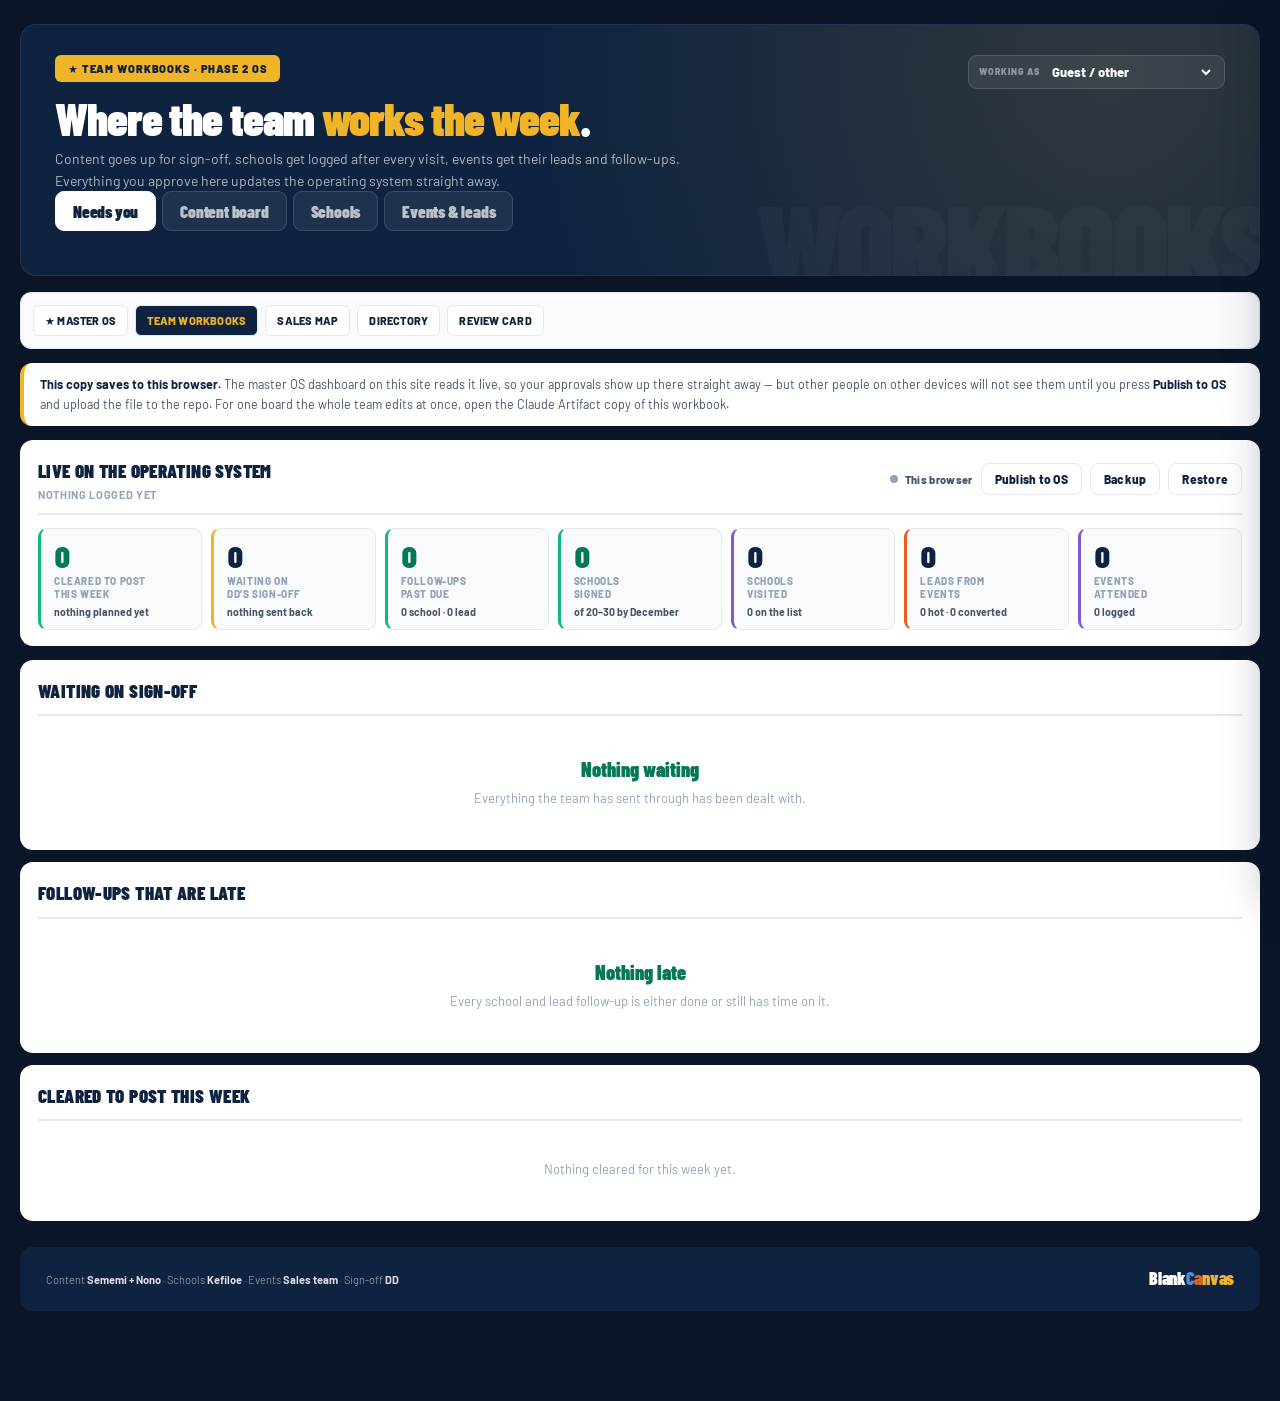
==== 04_Team_Workbooks/index.html @ 8c095319 "Add Team Workbooks and wire them into the OS The OS had dashboards and outputs but nowhere for the t" ====
<!DOCTYPE html>
<html lang="en">
<head>
<meta charset="UTF-8">
<meta name="viewport" content="width=device-width, initial-scale=1.0">
<title>BridgeApp Team Workbooks</title>
<meta name="description" content="The week's content and DD's sign-off, every school visit and follow-up, and every event lead — all feeding the Phase 2 operating system live.">
<link rel="preconnect" href="https://fonts.googleapis.com">
<link rel="preconnect" href="https://fonts.gstatic.com" crossorigin>
<link href="https://fonts.googleapis.com/css2?family=Barlow:wght@400;500;600;700;800;900&family=Barlow+Condensed:wght@700;800;900&family=JetBrains+Mono:wght@400;700&display=swap" rel="stylesheet">
<style>

:root{
  --navy:#0f2340;--navy-mid:#1a3355;--navy-deep:#0a1628;
  --blue:#4a90d9;--blue-light:#dbeafe;
  --orange:#e8601c;--orange-light:#fff0e8;
  --yellow:#f0b429;--yellow-light:#fef9c3;
  --white:#fff;--off-white:#f8fafc;--border:#e2e8f0;--border-strong:#cbd5e1;
  --text-primary:#0f2340;--text-secondary:#475569;--text-muted:#94a3b8;
  --success:#10b981;--success-light:#d1fae5;--success-deep:#047857;
  --danger:#dc2626;--danger-light:#fee2e2;
  --purple:#7c5cd6;--purple-light:#ede9fe;
  --mono:'JetBrains Mono','SFMono-Regular',Consolas,monospace;
}
*{box-sizing:border-box;margin:0;padding:0}
html{-webkit-text-size-adjust:100%}
body{font-family:'Barlow',system-ui,-apple-system,sans-serif;background:var(--navy-deep);color:var(--text-primary);line-height:1.55;-webkit-font-smoothing:antialiased}
.container{max-width:1400px;margin:0 auto;padding:24px 20px 90px}
a{color:inherit}
button,input,select,textarea{font-family:inherit;font-size:inherit;color:inherit}
:focus-visible{outline:3px solid var(--yellow);outline-offset:2px;border-radius:4px}

/* ── HERO ─────────────────────────────────────────────── */
.hero{background:var(--navy);border-radius:16px;padding:30px 34px;color:var(--white);position:relative;overflow:hidden;margin-bottom:16px;border:1px solid rgba(255,255,255,.08)}
.hero::before{content:'';position:absolute;inset:0;background:radial-gradient(circle at 88% 20%,rgba(240,180,41,.14),transparent 52%)}
.hero::after{content:'WORKBOOKS';position:absolute;right:-12px;bottom:-28px;font-family:'Barlow Condensed',sans-serif;font-size:120px;font-weight:900;color:rgba(255,255,255,.028);letter-spacing:-4px;line-height:1;pointer-events:none}
.hero-in{position:relative;z-index:1}
.kicker{display:inline-block;background:var(--yellow);color:var(--navy);padding:5px 13px;border-radius:6px;font-size:11px;font-weight:900;letter-spacing:.08em;text-transform:uppercase;margin-bottom:13px}
.hero h1{font-family:'Barlow Condensed',sans-serif;font-size:clamp(30px,5vw,46px);font-weight:900;letter-spacing:-1.1px;line-height:1;margin-bottom:7px;text-wrap:balance}
.hero h1 .b{color:var(--blue)}.hero h1 .y{color:var(--yellow)}.hero h1 .o{color:var(--orange)}
.hero p{font-size:14px;color:rgba(255,255,255,.66);max-width:640px}
.hero-top{display:flex;justify-content:space-between;align-items:flex-start;gap:16px;flex-wrap:wrap}

/* who am I */
.whoami{display:flex;align-items:center;gap:8px;background:rgba(255,255,255,.07);border:1px solid rgba(255,255,255,.14);border-radius:9px;padding:7px 10px}
.whoami label{font-size:9px;font-weight:900;letter-spacing:.09em;text-transform:uppercase;color:rgba(255,255,255,.45)}
.whoami select{background:transparent;border:0;color:var(--white);font-weight:800;font-size:13px;cursor:pointer}
.whoami select option{background:var(--navy);color:var(--white)}

/* ── SUMMARY TILES ────────────────────────────────────── */
.tiles{display:grid;grid-template-columns:repeat(auto-fit,minmax(150px,1fr));gap:10px;margin-top:22px}
.tile{background:rgba(255,255,255,.05);border:1px solid rgba(255,255,255,.1);border-radius:11px;padding:12px 14px;border-left:3px solid var(--blue)}
.tile.ok{border-left-color:var(--success)}
.tile.warn{border-left-color:var(--yellow)}
.tile.hot{border-left-color:var(--orange)}
.tile.done{border-left-color:var(--purple)}
.tile .n{font-family:'Barlow Condensed',sans-serif;font-size:34px;font-weight:900;line-height:1;letter-spacing:-1px;color:var(--white);font-variant-numeric:tabular-nums}
.tile .l{font-size:10px;font-weight:800;letter-spacing:.07em;text-transform:uppercase;color:rgba(255,255,255,.5);margin-top:4px}

/* ── QUICK BAR ────────────────────────────────────────── */
.quick-bar{display:flex;gap:7px;flex-wrap:wrap;padding:12px;background:var(--off-white);border:1px solid var(--border);border-radius:11px;margin-bottom:14px}
.quick-bar a{display:inline-flex;align-items:center;gap:5px;font-size:11px;font-weight:800;color:var(--navy);background:var(--white);padding:6px 11px;border-radius:6px;text-decoration:none;border:1px solid var(--border);letter-spacing:.02em;text-transform:uppercase;transition:background .12s,color .12s}
.quick-bar a:hover{background:var(--navy);color:var(--white)}
.quick-bar a.active{background:var(--navy);color:var(--yellow)}

/* ── COMMAND BAR ──────────────────────────────────────── */
.cmd{background:var(--white);border-radius:13px;padding:14px 16px;margin-bottom:14px;display:flex;gap:10px;align-items:center;flex-wrap:wrap}
.weeknav{display:flex;align-items:center;gap:6px;background:var(--off-white);border:1px solid var(--border);border-radius:9px;padding:4px}
.weeknav button{background:var(--white);border:1px solid var(--border);border-radius:6px;width:28px;height:28px;font-weight:900;cursor:pointer;color:var(--navy);line-height:1}
.weeknav button:hover{background:var(--navy);color:var(--white)}
.weeknav .wk{font-family:'Barlow Condensed',sans-serif;font-weight:900;font-size:17px;color:var(--navy);padding:0 8px;letter-spacing:-.3px;white-space:nowrap}
.weeknav .wk small{display:block;font-family:'Barlow',sans-serif;font-size:9px;font-weight:800;letter-spacing:.07em;text-transform:uppercase;color:var(--text-muted);margin-top:-3px}
.spacer{flex:1 1 auto}
.btn{border:1px solid var(--border);background:var(--white);color:var(--navy);font-weight:800;font-size:12px;padding:8px 13px;border-radius:8px;cursor:pointer;letter-spacing:.02em;display:inline-flex;align-items:center;gap:6px;transition:background .12s,color .12s,border-color .12s;white-space:nowrap}
.btn:hover{background:var(--off-white);border-color:var(--border-strong)}
.btn-primary{background:var(--navy);color:var(--white);border-color:var(--navy)}
.btn-primary:hover{background:var(--navy-mid);color:var(--white)}
.btn-go{background:var(--success);border-color:var(--success);color:var(--white)}
.btn-go:hover{background:var(--success-deep);color:var(--white)}
.btn-warn{background:var(--orange);border-color:var(--orange);color:var(--white)}
.btn-warn:hover{background:#c94f13;color:var(--white)}
.btn-ghost{background:transparent;border-color:transparent;color:var(--text-secondary)}
.btn-ghost:hover{background:var(--off-white)}
.btn-danger{color:var(--danger);border-color:var(--danger-light)}
.btn-danger:hover{background:var(--danger-light)}
.btn:disabled{opacity:.4;cursor:not-allowed}

/* ── FILTERS ──────────────────────────────────────────── */
.filters{background:var(--white);border-radius:13px;padding:12px 16px;margin-bottom:14px;display:flex;gap:8px;flex-wrap:wrap;align-items:center}
.filters .fl{font-size:10px;font-weight:900;letter-spacing:.08em;text-transform:uppercase;color:var(--text-muted);margin-right:2px}
.filters select,.filters input{border:1px solid var(--border);background:var(--off-white);border-radius:7px;padding:7px 10px;font-size:12px;font-weight:600;color:var(--text-primary)}
.filters input[type=search]{min-width:190px}

/* ── DAY BOARD ────────────────────────────────────────── */
.day{background:var(--white);border-radius:13px;margin-bottom:12px;overflow:hidden}
.day-hd{display:flex;align-items:center;justify-content:space-between;gap:10px;padding:12px 18px;border-bottom:2px solid var(--border);flex-wrap:wrap}
.day-hd .d-name{font-family:'Barlow Condensed',sans-serif;font-size:20px;font-weight:900;color:var(--navy);letter-spacing:-.4px}
.day-hd .d-name span{color:var(--text-muted);font-size:14px;font-weight:800;margin-left:7px;letter-spacing:0}
.day-hd.today .d-name::before{content:'TODAY';display:inline-block;background:var(--yellow);color:var(--navy);font-family:'Barlow',sans-serif;font-size:9px;font-weight:900;letter-spacing:.08em;padding:2px 7px;border-radius:4px;margin-right:9px;vertical-align:middle}
.day-count{font-size:11px;font-weight:800;color:var(--text-muted);text-transform:uppercase;letter-spacing:.06em}
.day-body{padding:12px 14px;display:grid;grid-template-columns:repeat(auto-fill,minmax(290px,1fr));gap:10px}
.day-empty{padding:16px 18px;font-size:12px;color:var(--text-muted);font-style:italic}

/* ── CARD ─────────────────────────────────────────────── */
.card{border:1px solid var(--border);border-left:4px solid var(--text-muted);border-radius:10px;padding:12px 14px;background:var(--off-white);cursor:pointer;position:relative;transition:transform .12s,box-shadow .12s,border-color .12s;text-align:left;width:100%;display:block}
.card:hover{transform:translateY(-2px);box-shadow:0 6px 18px rgba(15,35,64,.1)}
.card.s-idea{border-left-color:var(--text-muted)}
.card.s-draft{border-left-color:var(--blue)}
.card.s-review{border-left-color:var(--yellow)}
.card.s-changes{border-left-color:var(--orange)}
.card.s-approved{border-left-color:var(--success);background:var(--success-light)}
.card.s-posted{border-left-color:var(--purple);background:var(--purple-light)}
.card.s-hold{border-left-color:var(--danger)}
.card-top{display:flex;align-items:center;gap:6px;flex-wrap:wrap;margin-bottom:7px}
.card h4{font-family:'Barlow Condensed',sans-serif;font-size:16px;font-weight:900;color:var(--navy);line-height:1.15;letter-spacing:-.3px;margin-bottom:5px;text-wrap:balance}
.card .cap{font-size:12px;color:var(--text-secondary);line-height:1.45;display:-webkit-box;-webkit-line-clamp:2;-webkit-box-orient:vertical;overflow:hidden;margin-bottom:8px}
.card-foot{display:flex;align-items:center;gap:8px;flex-wrap:wrap;padding-top:8px;border-top:1px solid var(--border);font-size:10px;font-weight:800;color:var(--text-muted);letter-spacing:.03em;text-transform:uppercase}
.card .flag{display:block;background:var(--danger-light);color:var(--danger);font-size:10px;font-weight:900;letter-spacing:.04em;padding:4px 8px;border-radius:5px;margin-bottom:8px}

/* chips + pills */
.chip{display:inline-flex;align-items:center;gap:4px;font-size:9.5px;font-weight:900;letter-spacing:.06em;text-transform:uppercase;padding:3px 7px;border-radius:5px;background:var(--border);color:var(--text-secondary);white-space:nowrap}
.chip-time{background:var(--navy);color:var(--white);font-family:var(--mono);letter-spacing:0;font-size:10px}
.chip-ch{background:var(--blue);color:var(--white)}
.chip-fmt{background:var(--orange-light);color:var(--orange)}
.chip-eng{background:var(--navy);color:var(--yellow)}
.pill{display:inline-flex;align-items:center;gap:5px;font-size:10px;font-weight:900;letter-spacing:.05em;text-transform:uppercase;padding:4px 9px;border-radius:20px;white-space:nowrap}
.pill::before{content:'';width:6px;height:6px;border-radius:50%;background:currentColor}
.p-idea{background:#f1f5f9;color:#64748b}
.p-draft{background:var(--blue-light);color:#1e5fa8}
.p-review{background:var(--yellow-light);color:#a16207}
.p-changes{background:var(--orange-light);color:var(--orange)}
.p-approved{background:var(--success-light);color:var(--success-deep)}
.p-posted{background:var(--purple-light);color:#5b3ec0}
.p-hold{background:var(--danger-light);color:var(--danger)}

/* ── DRAWER ───────────────────────────────────────────── */
.scrim{position:fixed;inset:0;background:rgba(10,22,40,.6);opacity:0;pointer-events:none;transition:opacity .18s;z-index:40}
.scrim.on{opacity:1;pointer-events:auto}
.drawer{position:fixed;top:0;right:0;bottom:0;width:min(560px,100%);background:var(--white);z-index:50;transform:translateX(100%);transition:transform .22s ease;display:flex;flex-direction:column;box-shadow:-14px 0 40px rgba(10,22,40,.3)}
.drawer.on{transform:none}
.drawer-hd{padding:16px 22px;background:var(--navy);color:var(--white);display:flex;align-items:center;justify-content:space-between;gap:12px}
.drawer-hd h3{font-family:'Barlow Condensed',sans-serif;font-size:22px;font-weight:900;letter-spacing:-.4px}
.drawer-hd button{background:rgba(255,255,255,.12);border:0;color:var(--white);width:30px;height:30px;border-radius:7px;cursor:pointer;font-size:17px;font-weight:700;line-height:1}
.drawer-hd button:hover{background:rgba(255,255,255,.25)}
.drawer-body{flex:1;overflow-y:auto;padding:18px 22px 26px}
.drawer-foot{padding:13px 22px;border-top:1px solid var(--border);display:flex;gap:8px;flex-wrap:wrap;align-items:center;background:var(--off-white)}

.fgrid{display:grid;grid-template-columns:1fr 1fr;gap:12px;margin-bottom:14px}
.f{display:flex;flex-direction:column;gap:5px}
.f.wide{grid-column:1/-1}
.f label{font-size:10px;font-weight:900;letter-spacing:.08em;text-transform:uppercase;color:var(--text-muted)}
.f input,.f select,.f textarea{border:1px solid var(--border);background:var(--off-white);border-radius:8px;padding:9px 11px;font-size:13px;font-weight:500;width:100%}
.f textarea{resize:vertical;min-height:80px;line-height:1.5}
.f .hint{font-size:10.5px;color:var(--text-muted);font-weight:600}
.f .hint.count{text-align:right;font-variant-numeric:tabular-nums}
.f .hint.over{color:var(--danger);font-weight:800}
.fs{border:0;padding:0;margin:0 0 18px}
.fs legend{font-family:'Barlow Condensed',sans-serif;font-size:15px;font-weight:900;color:var(--navy);text-transform:uppercase;letter-spacing:.03em;padding-bottom:8px;margin-bottom:12px;border-bottom:2px solid var(--border);width:100%}

.approval{border-radius:11px;padding:14px 16px;margin-bottom:18px;border:1px solid var(--border);background:var(--off-white)}
.approval.is-approved{background:var(--success-light);border-color:var(--success)}
.approval.is-review{background:var(--yellow-light);border-color:var(--yellow)}
.approval.is-changes{background:var(--orange-light);border-color:var(--orange)}
.approval .a-hd{display:flex;align-items:center;justify-content:space-between;gap:10px;margin-bottom:9px;flex-wrap:wrap}
.approval .a-hd strong{font-family:'Barlow Condensed',sans-serif;font-size:16px;font-weight:900;color:var(--navy);text-transform:uppercase;letter-spacing:.02em}
.approval .a-meta{font-size:11.5px;color:var(--text-secondary);font-weight:600}
.approval .a-meta b{color:var(--navy)}
.approval .a-acts{display:flex;gap:7px;flex-wrap:wrap;margin-top:11px}
.approval .a-locked{font-size:11.5px;color:var(--text-secondary);font-weight:600;font-style:italic}

.log{list-style:none;font-size:11.5px;color:var(--text-secondary);display:flex;flex-direction:column;gap:6px}
.log li{display:flex;gap:8px;padding-bottom:6px;border-bottom:1px dashed var(--border)}
.log time{font-family:var(--mono);font-size:10px;color:var(--text-muted);white-space:nowrap;padding-top:1px}

/* ── SYNC + TOAST ─────────────────────────────────────── */
.syncbar{display:flex;align-items:center;gap:7px;font-size:11px;font-weight:800;color:var(--text-secondary);letter-spacing:.03em}
.syncdot{width:8px;height:8px;border-radius:50%;background:var(--text-muted);flex:none}
.syncdot.ok{background:var(--success)}
.syncdot.busy{background:var(--yellow)}
.syncdot.bad{background:var(--danger)}
.toast{position:fixed;left:50%;bottom:26px;transform:translate(-50%,20px);background:var(--navy);color:var(--white);padding:11px 20px;border-radius:10px;font-size:13px;font-weight:700;z-index:80;opacity:0;pointer-events:none;transition:opacity .2s,transform .2s;box-shadow:0 10px 30px rgba(0,0,0,.35);max-width:min(560px,92vw);text-align:center}
.toast.on{opacity:1;transform:translate(-50%,0)}
.toast.bad{background:var(--danger)}
.toast.good{background:var(--success-deep)}

.mode-note{background:var(--white);border-radius:12px;padding:12px 16px;margin-bottom:14px;font-size:12.5px;color:var(--text-secondary);display:flex;gap:10px;align-items:flex-start;border-left:4px solid var(--blue)}
.mode-note b{color:var(--navy)}
.mode-note.local{border-left-color:var(--yellow)}
.mode-note.ro{border-left-color:var(--orange)}

.empty{background:var(--white);border-radius:13px;padding:44px 30px;text-align:center}
.empty h3{font-family:'Barlow Condensed',sans-serif;font-size:24px;font-weight:900;color:var(--navy);margin-bottom:6px}
.empty p{font-size:13.5px;color:var(--text-secondary);max-width:440px;margin:0 auto 16px}

.signoff{margin-top:26px;padding:18px 26px;background:var(--navy);border-radius:12px;color:rgba(255,255,255,.5);font-size:11px;display:flex;justify-content:space-between;align-items:center;flex-wrap:wrap;gap:10px}
.signoff strong{color:rgba(255,255,255,.85)}
.ba{font-family:'Barlow Condensed',sans-serif;font-size:18px;font-weight:900;letter-spacing:-.3px;color:var(--white)}
.ba span:nth-child(2){color:var(--blue)}.ba span:nth-child(3){color:var(--orange)}.ba span:nth-child(4){color:var(--yellow)}

@media(max-width:860px){
  .container{padding:16px 13px 70px}
  .hero{padding:22px 20px}
  .fgrid{grid-template-columns:1fr}
  .day-body{grid-template-columns:1fr}
}
@media(prefers-reduced-motion:reduce){*{transition:none!important;animation:none!important}}
@media print{
  body{background:#fff}
  .quick-bar,.cmd,.filters,.drawer,.scrim,.toast,.mode-note,.whoami{display:none!important}
  .card{break-inside:avoid;box-shadow:none}
  .hero{background:#0f2340!important;-webkit-print-color-adjust:exact;print-color-adjust:exact}
}

/* ── ROLL-UP STRIP ────────────────────────────────────── */
.rollup{background:var(--white);border-radius:13px;padding:16px 18px;margin-bottom:14px}
.rollup-hd{display:flex;align-items:center;justify-content:space-between;gap:12px;flex-wrap:wrap;margin-bottom:13px;padding-bottom:10px;border-bottom:2px solid var(--border)}
.rollup-hd h2{font-family:'Barlow Condensed',sans-serif;font-size:19px;font-weight:900;color:var(--navy);text-transform:uppercase;letter-spacing:.02em}
.rollup-hd .sub{font-size:11px;font-weight:700;color:var(--text-muted);text-transform:uppercase;letter-spacing:.06em}
.rgrid{display:grid;grid-template-columns:repeat(auto-fit,minmax(140px,1fr));gap:9px}
.rstat{background:var(--off-white);border:1px solid var(--border);border-left:3px solid var(--blue);border-radius:9px;padding:11px 13px;text-align:left;cursor:pointer;transition:transform .12s,box-shadow .12s;width:100%;display:block}
.rstat:hover{transform:translateY(-2px);box-shadow:0 6px 16px rgba(15,35,64,.09)}
.rstat.ok{border-left-color:var(--success)}
.rstat.warn{border-left-color:var(--yellow)}
.rstat.hot{border-left-color:var(--orange)}
.rstat.bad{border-left-color:var(--danger)}
.rstat.cool{border-left-color:var(--purple)}
.rstat .n{font-family:'Barlow Condensed',sans-serif;font-size:31px;font-weight:900;line-height:1;letter-spacing:-1px;color:var(--navy);font-variant-numeric:tabular-nums}
.rstat.bad .n{color:var(--danger)}
.rstat.ok .n{color:var(--success-deep)}
.rstat .l{font-size:10px;font-weight:800;letter-spacing:.06em;text-transform:uppercase;color:var(--text-muted);margin-top:4px;line-height:1.35}
.rstat .sub2{font-size:10.5px;font-weight:700;color:var(--text-secondary);margin-top:3px}

/* ── TABS ─────────────────────────────────────────────── */
.tabs{display:flex;gap:6px;flex-wrap:wrap;margin-bottom:14px}
.tabs button{background:rgba(255,255,255,.07);border:1px solid rgba(255,255,255,.13);color:rgba(255,255,255,.7);font-family:'Barlow Condensed',sans-serif;font-size:17px;font-weight:900;letter-spacing:-.2px;padding:9px 17px;border-radius:9px;cursor:pointer;display:inline-flex;align-items:center;gap:8px;transition:background .13s,color .13s}
.tabs button:hover{background:rgba(255,255,255,.14);color:var(--white)}
.tabs button.on{background:var(--white);color:var(--navy);border-color:var(--white)}
.tabs button .badge{font-family:'Barlow',sans-serif;font-size:10px;font-weight:900;background:var(--orange);color:var(--white);border-radius:20px;padding:2px 7px;letter-spacing:.03em}
.tabs button.on .badge{background:var(--orange)}
.tabs button .badge.zero{display:none}
.panel{display:none}
.panel.on{display:block}

/* ── TABLE ────────────────────────────────────────────── */
.tablewrap{background:var(--white);border-radius:13px;overflow:hidden}
.tscroll{overflow-x:auto}
table{border-collapse:collapse;width:100%;min-width:900px;font-size:12.5px}
thead th{background:var(--navy);color:rgba(255,255,255,.8);font-size:9.5px;font-weight:900;letter-spacing:.07em;text-transform:uppercase;text-align:left;padding:10px 12px;white-space:nowrap;position:sticky;top:0}
tbody td{padding:10px 12px;border-bottom:1px solid var(--border);vertical-align:top}
tbody tr{cursor:pointer;transition:background .1s}
tbody tr:hover{background:var(--off-white)}
tbody tr.overdue{background:var(--danger-light)}
tbody tr.overdue:hover{background:#fbd5d5}
tbody tr.won{background:var(--success-light)}
td .main{font-weight:800;color:var(--navy);font-size:13px;line-height:1.3}
td .sub{font-size:11px;color:var(--text-muted);font-weight:600}
td.num{text-align:right;font-variant-numeric:tabular-nums;font-weight:700}
td.nowrap{white-space:nowrap}
.due{font-weight:800;font-variant-numeric:tabular-nums;white-space:nowrap}
.due.late{color:var(--danger)}
.due.soon{color:var(--orange)}
.due.done{color:var(--success-deep);text-decoration:line-through;font-weight:600}
.tfoot{padding:11px 16px;background:var(--off-white);border-top:1px solid var(--border);font-size:11px;font-weight:800;color:var(--text-muted);text-transform:uppercase;letter-spacing:.05em;display:flex;justify-content:space-between;gap:10px;flex-wrap:wrap}

/* stage + response pills */
.p-prospect{background:#f1f5f9;color:#64748b}
.p-contacted{background:var(--blue-light);color:#1e5fa8}
.p-visited{background:var(--yellow-light);color:#a16207}
.p-proposal{background:var(--orange-light);color:var(--orange)}
.p-mou{background:var(--purple-light);color:#5b3ec0}
.p-signed{background:var(--success-light);color:var(--success-deep)}
.p-lost{background:var(--danger-light);color:var(--danger)}
.p-hot{background:var(--orange-light);color:var(--orange)}
.p-warm{background:var(--yellow-light);color:#a16207}
.p-info{background:var(--blue-light);color:#1e5fa8}
.p-later{background:#f1f5f9;color:#64748b}
.p-no{background:var(--danger-light);color:var(--danger)}
.p-none{background:#f1f5f9;color:#94a3b8}
.p-cold{background:var(--blue-light);color:#1e5fa8}
.p-planned{background:#f1f5f9;color:#64748b}
.p-confirmed{background:var(--blue-light);color:#1e5fa8}
.p-attended{background:var(--success-light);color:var(--success-deep)}
.p-cancelled{background:var(--danger-light);color:var(--danger)}
.p-todo{background:var(--yellow-light);color:#a16207}
.p-doing{background:var(--blue-light);color:#1e5fa8}
.p-done{background:var(--success-light);color:var(--success-deep)}
.p-noresponse{background:#f1f5f9;color:#64748b}
.p-pipeline{background:var(--blue-light);color:#1e5fa8}
.p-converted{background:var(--success-light);color:var(--success-deep)}
.p-nurture{background:var(--yellow-light);color:#a16207}

/* ── APPROVALS QUEUE ──────────────────────────────────── */
.queue{background:var(--white);border-radius:13px;padding:16px 18px;margin-bottom:12px}
.queue h3{font-family:'Barlow Condensed',sans-serif;font-size:19px;font-weight:900;color:var(--navy);text-transform:uppercase;letter-spacing:.02em;padding-bottom:9px;margin-bottom:12px;border-bottom:2px solid var(--border);display:flex;justify-content:space-between;align-items:center;gap:10px}
.queue h3 .c{font-family:'Barlow',sans-serif;font-size:11px;font-weight:800;color:var(--text-muted);letter-spacing:.05em}
.qrow{display:flex;align-items:flex-start;gap:12px;padding:11px 0;border-bottom:1px dashed var(--border);cursor:pointer}
.qrow:last-child{border-bottom:0}
.qrow:hover .q-title{color:var(--blue)}
.qrow .q-when{font-family:var(--mono);font-size:10.5px;color:var(--text-muted);white-space:nowrap;padding-top:3px;min-width:64px}
.qrow .q-body{flex:1;min-width:0}
.qrow .q-title{font-weight:800;color:var(--navy);font-size:13.5px;line-height:1.3}
.qrow .q-meta{font-size:11.5px;color:var(--text-secondary);margin-top:2px}
.qrow .q-acts{display:flex;gap:6px;flex-wrap:wrap;align-items:center}
.qempty{padding:26px 10px;text-align:center;color:var(--text-muted);font-size:13px}
.qempty b{color:var(--success-deep);display:block;font-family:'Barlow Condensed',sans-serif;font-size:20px;font-weight:900;margin-bottom:3px}

.section-intro{font-size:12.5px;color:var(--text-secondary);margin-bottom:12px;max-width:70ch}
.subhead{font-family:'Barlow Condensed',sans-serif;font-size:17px;font-weight:900;color:var(--white);text-transform:uppercase;letter-spacing:.03em;margin:18px 0 9px;display:flex;align-items:center;gap:10px}
.subhead::after{content:'';flex:1;height:1px;background:rgba(255,255,255,.13)}
</style>
</head>
<body>
<div class="container">

<header class="hero">
<div class="hero-in">
<div class="hero-top">
<div>
<div class="kicker">★ Team Workbooks · Phase 2 OS</div>
<h1>Where the team <span class="y">works the week</span>.</h1>
<p>Content goes up for sign-off, schools get logged after every visit, events get their leads and follow-ups. Everything you approve here updates the operating system straight away.</p>
</div>
<div class="whoami">
<label for="who">Working as</label>
<select id="who" aria-label="Who is using this workbook"></select>
</div>
</div>
<nav class="tabs" id="tabs" aria-label="Workbooks">
<button type="button" data-tab="approvals" class="on">Needs you <span class="badge zero" id="badge-approvals">0</span></button>
<button type="button" data-tab="content">Content board <span class="badge zero" id="badge-content">0</span></button>
<button type="button" data-tab="schools">Schools <span class="badge zero" id="badge-schools">0</span></button>
<button type="button" data-tab="events">Events &amp; leads <span class="badge zero" id="badge-events">0</span></button>
</nav>
</div>
</header>

<nav class="quick-bar" aria-label="Operating system links">
<a href="../index.html">★ Master OS</a>
<a href="index.html" class="active">Team Workbooks</a>
<a href="../BridgeApp_SA_RegionalSalesMap.html">Sales Map</a>
<a href="../BridgeApp_OS_Directory.html">Directory</a>
<a href="../BridgeApp_DemoReviewCard.html">Review Card</a>
</nav>

<div class="mode-note" id="mode-note" hidden></div>

<section class="rollup" aria-label="Live operating system roll-up">
<div class="rollup-hd">
<div>
<h2>Live on the operating system</h2>
<div class="sub" id="rollup-when">Nothing logged yet</div>
</div>
<div style="display:flex;gap:8px;align-items:center;flex-wrap:wrap">
<div class="syncbar"><span class="syncdot" id="syncdot"></span><span id="syncmsg">Ready</span></div>
<button class="btn" type="button" id="btn-snapshot">Publish to OS</button>
<button class="btn" type="button" id="btn-backup">Backup</button>
<button class="btn" type="button" id="btn-restore">Restore</button>
</div>
</div>
<div class="rgrid" id="rollup" data-dyn></div>
</section>

<!-- ══ NEEDS YOU ═══════════════════════════════════════════ -->
<section class="panel on" id="panel-approvals">
<div class="queue">
<h3>Waiting on sign-off <span class="c" id="q-content-count"></span></h3>
<div id="q-content" data-dyn></div>
</div>
<div class="queue">
<h3>Follow-ups that are late <span class="c" id="q-follow-count"></span></h3>
<div id="q-follow" data-dyn></div>
</div>
<div class="queue">
<h3>Cleared to post this week <span class="c" id="q-cleared-count"></span></h3>
<div id="q-cleared" data-dyn></div>
</div>
</section>

<!-- ══ CONTENT ═════════════════════════════════════════════ -->
<section class="panel" id="panel-content">
<div class="cmd">
<div class="weeknav">
<button type="button" id="wk-prev" aria-label="Previous week">‹</button>
<div class="wk" id="wk-label">Week of —</div>
<button type="button" id="wk-next" aria-label="Next week">›</button>
</div>
<button class="btn btn-ghost" type="button" id="wk-today">This week</button>
<div class="spacer"></div>
<button class="btn" type="button" id="btn-copy">Copy approved list</button>
<button class="btn" type="button" id="btn-csv-content">Export CSV</button>
<button class="btn btn-primary" type="button" id="btn-new-content">+ Add content</button>
</div>
<div class="filters">
<span class="fl">Filter</span>
<select id="cf-status" aria-label="Filter content by status"><option value="">All statuses</option></select>
<select id="cf-channel" aria-label="Filter content by channel"><option value="">All channels</option></select>
<select id="cf-owner" aria-label="Filter content by owner"><option value="">All owners</option></select>
<select id="cf-engine" aria-label="Filter content by growth engine"><option value="">All engines</option></select>
<input type="search" id="cf-q" placeholder="Search title or caption…" aria-label="Search content">
<button class="btn btn-ghost" type="button" id="cf-clear">Clear</button>
</div>
<div id="board" data-dyn></div>
</section>

<!-- ══ SCHOOLS ═════════════════════════════════════════════ -->
<section class="panel" id="panel-schools">
<div class="cmd">
<strong style="font-family:'Barlow Condensed',sans-serif;font-size:19px;color:var(--navy);letter-spacing:-.3px">School visits &amp; follow-ups</strong>
<div class="spacer"></div>
<button class="btn" type="button" id="btn-csv-schools">Export CSV</button>
<button class="btn btn-primary" type="button" id="btn-new-school">+ Log a school</button>
</div>
<div class="filters">
<span class="fl">Filter</span>
<select id="sf-stage" aria-label="Filter schools by stage"><option value="">All stages</option></select>
<select id="sf-response" aria-label="Filter schools by response"><option value="">All responses</option></select>
<select id="sf-province" aria-label="Filter schools by province"><option value="">All provinces</option></select>
<select id="sf-owner" aria-label="Filter schools by follow-up owner"><option value="">All follow-up owners</option></select>
<select id="sf-due" aria-label="Filter schools by follow-up state"><option value="">All follow-ups</option><option value="late">Late</option><option value="open">Still open</option><option value="done">Done</option></select>
<input type="search" id="sf-q" placeholder="Search school, town or contact…" aria-label="Search schools">
<button class="btn btn-ghost" type="button" id="sf-clear">Clear</button>
</div>
<div class="tablewrap">
<div class="tscroll"><table id="schools-table">
<thead><tr>
<th>School</th><th>Province / town</th><th>Last visit</th><th>Response</th><th>Stage</th><th>Contact</th><th>Follow-up needed</th><th>Due</th><th class="num">Learners</th>
</tr></thead>
<tbody id="schools-body" data-dyn></tbody>
</table></div>
<div class="tfoot"><span id="schools-foot">—</span><span id="schools-target">—</span></div>
</div>
</section>

<!-- ══ EVENTS & LEADS ══════════════════════════════════════ -->
<section class="panel" id="panel-events">
<div class="cmd">
<strong style="font-family:'Barlow Condensed',sans-serif;font-size:19px;color:var(--navy);letter-spacing:-.3px">Events, exhibitions &amp; the leads they brought in</strong>
<div class="spacer"></div>
<button class="btn" type="button" id="btn-csv-events">Export CSV</button>
<button class="btn" type="button" id="btn-new-lead">+ Add a lead</button>
<button class="btn btn-primary" type="button" id="btn-new-event">+ Add an event</button>
</div>
<h4 class="subhead">Events attended</h4>
<div class="tablewrap">
<div class="tscroll"><table id="events-table">
<thead><tr>
<th>Event</th><th>Dates</th><th>Where</th><th>Status</th><th>Who went</th><th class="num">Turnout</th><th class="num">Talked to</th><th class="num">Leads</th><th class="num">Cost / lead</th><th>Outcome</th>
</tr></thead>
<tbody id="events-body" data-dyn></tbody>
</table></div>
<div class="tfoot"><span id="events-foot">—</span><span id="events-spend">—</span></div>
</div>
<h4 class="subhead">Leads &amp; follow-ups</h4>
<div class="filters">
<span class="fl">Filter</span>
<select id="lf-event" aria-label="Filter leads by event"><option value="">All events</option></select>
<select id="lf-interest" aria-label="Filter leads by interest"><option value="">All interest levels</option></select>
<select id="lf-follow" aria-label="Filter leads by follow-up state"><option value="">All follow-ups</option></select>
<select id="lf-owner" aria-label="Filter leads by owner"><option value="">All owners</option></select>
<input type="search" id="lf-q" placeholder="Search name or organisation…" aria-label="Search leads">
<button class="btn btn-ghost" type="button" id="lf-clear">Clear</button>
</div>
<div class="tablewrap">
<div class="tscroll"><table id="leads-table">
<thead><tr>
<th>Lead</th><th>From</th><th>Type</th><th>Interest</th><th>What they want</th><th>Follow-up</th><th>Due</th><th>Outcome</th><th class="num">Value</th>
</tr></thead>
<tbody id="leads-body" data-dyn></tbody>
</table></div>
<div class="tfoot"><span id="leads-foot">—</span><span id="leads-value">—</span></div>
</div>
</section>

<footer class="signoff">
<span>Content <strong>Sememi + Nono</strong> · Schools <strong>Kefiloe</strong> · Events <strong>Sales team</strong> · Sign-off <strong>DD</strong></span>
<span class="ba"><span>Blank</span><span>C</span><span>a</span><span>nvas</span></span>
</footer>
</div>

<div class="scrim" id="scrim"></div>
<aside class="drawer" id="drawer" role="dialog" aria-modal="true" aria-labelledby="drawer-title" hidden>
<div class="drawer-hd">
<h3 id="drawer-title">Details</h3>
<button type="button" id="drawer-close" aria-label="Close">✕</button>
</div>
<div class="drawer-body" id="drawer-body" data-dyn></div>
<div class="drawer-foot" id="drawer-foot" data-dyn></div>
</aside>

<div class="toast" id="toast" role="status" aria-live="polite"></div>
<input type="file" id="file-in" accept="application/json" hidden>

<script>
/* ═══════════════════════════════════════════════════════════════
   BRIDGEAPP × FUTURE CLUB — TEAM WORKBOOKS
   Blank Canvas Agency · Phase 2 OS

   Three workbooks, one shared store:
     • Content board   — what goes out this week, and DD's sign-off
     • Schools         — every visit, the response, the follow-up
     • Events & leads  — turnout, leads captured, outcomes, follow-ups

   Everything written here feeds the roll-up at the top of the page and
   the live panel on the master OS dashboard, the moment it is saved.

   WHERE THE DATA LIVES
   • Opened as a shared Claude Artifact → saved inside the artifact, so
     the whole team reads and writes the same board.
   • Opened on GitHub Pages or from disk → saved in that browser
     (localStorage, key ba_os_v1), which the master OS dashboard on the
     same site reads live. "Publish to OS" writes a snapshot file the
     team can commit so everyone sees the same numbers.
   ═════════════════════════════════════════════════════════════ */
(function(){
'use strict';

var DATA_PATH='data/team_workbooks.json';
var LS_KEY='ba_os_v1';
var LS_WHO='ba_wb_who';
var SNAPSHOT='os_snapshot.json';

/* ── REFERENCE DATA ─────────────────────────────────────────── */
var PEOPLE=[
  {id:'DD',name:'Ditshego (DD)',approver:true},
  {id:'Nono',name:'Nono',approver:false},
  {id:'Sememi',name:'Sememi',approver:false},
  {id:'Kefiloe',name:'Kefiloe',approver:false},
  {id:'Guest',name:'Guest / other',approver:false}
];
var CHANNELS=['Instagram Feed','Instagram Reel','Instagram Story','TikTok','Facebook','LinkedIn','YouTube Shorts','X / Twitter','WhatsApp Broadcast','WhatsApp Status','Email'];
var FORMATS=['Graphic','Video','Reel','Carousel','Story','Photo','Text only'];
var ENGINES=[
  {id:'E01',label:'E01 · Sales Product Campaigns'},
  {id:'E02',label:'E02 · The Future Club'},
  {id:'E03',label:'E03 · School Sales'},
  {id:'E04',label:'E04 · Systems &amp; Data'},
  {id:'BRAND',label:'Brand / always-on'}
];
var STATUSES=[
  {id:'idea',label:'Idea'},{id:'draft',label:'Drafting'},{id:'review',label:'Ready for review'},
  {id:'changes',label:'Changes requested'},{id:'approved',label:'Cleared to post'},
  {id:'posted',label:'Posted'},{id:'hold',label:'On hold'}
];
var PROVINCES=['Gauteng','Western Cape','KwaZulu-Natal','Eastern Cape','Free State','Limpopo','Mpumalanga','North West','Northern Cape'];
var SCHOOL_TYPES=['Public','Former Model C','Independent','Private','Special needs','Other'];
var VISIT_TYPES=['In-person visit','Phone call','Email','Meeting','Conference','Exhibition','Referral'];
var RESPONSES=[
  {id:'hot',label:'Very interested'},{id:'warm',label:'Interested'},{id:'info',label:'Wants more info'},
  {id:'later',label:'Not this year'},{id:'no',label:'Said no'},{id:'none',label:'No response yet'}
];
var STAGES=[
  {id:'prospect',label:'Prospect'},{id:'contacted',label:'Contacted'},{id:'visited',label:'Visited'},
  {id:'proposal',label:'Proposal sent'},{id:'mou',label:'MOU sent'},{id:'signed',label:'Signed'},{id:'lost',label:'Lost'}
];
var EVENT_TYPES=['Exhibition','Conference','Careers expo','School fair','Golf clinic','Activation','Roadshow','Sponsor meeting','Other'];
var EVENT_STATUS=[
  {id:'planned',label:'Planned'},{id:'confirmed',label:'Confirmed'},{id:'attended',label:'Attended'},{id:'cancelled',label:'Cancelled'}
];
var LEAD_TYPES=['School','Parent','Student','Sponsor','Partner','Media','Government','Other'];
var INTEREST=[{id:'hot',label:'Hot'},{id:'warm',label:'Warm'},{id:'cold',label:'Cold'}];
var FOLLOW=[
  {id:'todo',label:'Not started'},{id:'doing',label:'In progress'},{id:'done',label:'Done'},{id:'noresponse',label:'No response'}
];
var OUTCOMES=[
  {id:'pipeline',label:'In the pipeline'},{id:'converted',label:'Converted'},
  {id:'nurture',label:'Nurture'},{id:'lost',label:'Lost'}
];
var DAYS=['Monday','Tuesday','Wednesday','Thursday','Friday','Saturday','Sunday'];
var LOCKED_FIELDS=['channel','format','title','caption','hashtags','cta','asset','date','time'];
var CAPTION_LIMITS={'Instagram Feed':2200,'Instagram Reel':2200,'Instagram Story':2200,'TikTok':2200,'Facebook':63206,'LinkedIn':3000,'YouTube Shorts':1000,'X / Twitter':280,'WhatsApp Broadcast':4096,'WhatsApp Status':700,'Email':100000};
var SCHOOL_TARGET=20;

/* ── STATE ──────────────────────────────────────────────────── */
var state=blank();
var shared=null, mode='local', canWrite=true;
var pubTimer=null, pubBusy=false, pubQueued=false;
var selWeek=weekOf(todayISO());
var tab='approvals';
var openKind=null, openId=null, draft=null;
var cFilters={status:'',channel:'',owner:'',engine:'',q:''};
var sFilters={stage:'',response:'',province:'',owner:'',due:'',q:''};
var lFilters={event:'',interest:'',follow:'',owner:'',q:''};

function blank(){return{v:1,kind:'bridgeapp_team_workbooks',content:[],schools:[],events:[],leads:[],updatedAt:null,updatedBy:null};}
function coll(kind){return kind==='content'?state.content:kind==='school'?state.schools:kind==='event'?state.events:state.leads;}
function setColl(kind,arr){
  if(kind==='content')state.content=arr;
  else if(kind==='school')state.schools=arr;
  else if(kind==='event')state.events=arr;
  else state.leads=arr;
}

/* ── HELPERS ────────────────────────────────────────────────── */
function $(id){return document.getElementById(id);}
function esc(s){return String(s==null?'':s).replace(/[&<>"']/g,function(c){return{'&':'&amp;','<':'&lt;','>':'&gt;','"':'&quot;',"'":'&#39;'}[c];});}
function uid(p){return (p||'x')+Date.now().toString(36)+Math.floor(Math.random()*1e6).toString(36);}
function todayISO(){return iso(new Date());}
function iso(d){return d.getFullYear()+'-'+String(d.getMonth()+1).padStart(2,'0')+'-'+String(d.getDate()).padStart(2,'0');}
function parseISO(s){var p=String(s||'').split('-');return new Date(+p[0],(+p[1]||1)-1,+p[2]||1);}
function weekOf(s){var d=parseISO(s);d.setDate(d.getDate()-((d.getDay()+6)%7));return iso(d);}
function addDays(s,n){var d=parseISO(s);d.setDate(d.getDate()+n);return iso(d);}
function daysUntil(s){if(!s)return null;return Math.round((parseISO(s)-parseISO(todayISO()))/86400000);}
function fmtDate(s){if(!s)return'';return parseISO(s).toLocaleDateString('en-ZA',{day:'numeric',month:'short',year:'numeric'});}
function fmtShort(s){if(!s)return'';return parseISO(s).toLocaleDateString('en-ZA',{day:'numeric',month:'short'});}
function fmtStamp(t){if(!t)return'';var d=new Date(t);return d.toLocaleDateString('en-ZA',{day:'numeric',month:'short'})+' · '+d.toLocaleTimeString('en-ZA',{hour:'2-digit',minute:'2-digit'});}
function rands(n){n=+n||0;return 'R'+n.toLocaleString('en-ZA');}
function who(){try{return localStorage.getItem(LS_WHO)||'Guest';}catch(e){return'Guest';}}
function isApprover(){var p=PEOPLE.filter(function(x){return x.id===who();})[0];return!!(p&&p.approver);}
function label(list,id,fallback){var m=list.filter(function(x){return x.id===id;})[0];return m?m.label:(fallback||id||'');}
function byTime(a,b){return String(a.time||'99:99').localeCompare(String(b.time||'99:99'));}
function eventName(id){var e=state.events.filter(function(x){return x.id===id;})[0];return e?e.name:'';}

/* ── TOAST + SYNC ───────────────────────────────────────────── */
var toastTimer=null;
function toast(msg,kind){
  var el=$('toast');el.textContent=msg;el.className='toast on'+(kind?' '+kind:'');
  clearTimeout(toastTimer);toastTimer=setTimeout(function(){el.className='toast';},4200);
}
function setSync(kind,msg){$('syncdot').className='syncdot '+(kind||'');$('syncmsg').textContent=msg;}
function showModeNote(kind,msg){var n=$('mode-note');n.hidden=false;n.className='mode-note '+kind;n.innerHTML=msg;}

/* ── STORAGE ────────────────────────────────────────────────── */
function mirror(){try{localStorage.setItem(LS_KEY,JSON.stringify(state));}catch(e){}}
function save(){
  state.updatedAt=new Date().toISOString();
  state.updatedBy=who();
  mirror();
  if(mode==='shared'&&canWrite)queuePublish();
  else setSync('ok','Saved · OS updated');
}
function queuePublish(){clearTimeout(pubTimer);setSync('busy','Saving…');pubTimer=setTimeout(publish,900);}
function publish(){
  if(pubBusy){pubQueued=true;return;}
  pubBusy=true;setSync('busy','Saving…');
  var files={};files[DATA_PATH]=JSON.stringify(state);
  shared.publish(files).then(function(){
    setSync('ok','Saved for the team');
  }).catch(function(err){
    var code=(err&&err.code)||'upstream_error';
    if(code==='not_writer'||code==='not_granted'||code==='consent_required'||code==='not_declared'){
      goLocal('<span><b>You have view-only access to this board.</b> You can read everything, but what you change is being kept in this browser only. Ask DD for edit access, or use <b>Backup</b> to send your changes across.</span>');
    }else if(code==='capability_disabled'||code==='capability_removed'){
      goLocal('<span><b>Team saving is not available on this view.</b> Your changes are kept in this browser only — use <b>Backup</b> or the CSV exports to share them.</span>');
    }else if(code==='conflict'){
      setSync('bad','Someone saved first');
      toast('Someone else saved the board a moment ago. Reload the page to pick up their version, then re-enter this change.','bad');
    }else if(code==='rate_limited'){
      setSync('busy','Saving…');pubBusy=false;clearTimeout(pubTimer);pubTimer=setTimeout(publish,6000);return;
    }else{
      setSync('bad','Save failed');
      toast('That change could not be saved to the team board. It is safe in this browser — try again in a moment.','bad');
    }
  }).then(function(){
    pubBusy=false;
    if(pubQueued){pubQueued=false;queuePublish();}
  });
}
function goLocal(msg){mode='local';canWrite=false;mirror();setSync('bad','This browser only');showModeNote('ro',msg);}

function normalise(d){
  if(!d||typeof d!=='object')return null;
  var out=blank();
  out.content=(d.content||d.items||[]).map(function(i){
    i.id=i.id||uid('c');i.log=i.log||[];i.status=i.status||'draft';
    i.week=i.date?weekOf(i.date):(i.week||weekOf(todayISO()));return i;});
  out.schools=(d.schools||[]).map(function(i){i.id=i.id||uid('s');i.log=i.log||[];i.stage=i.stage||'prospect';i.response=i.response||'none';return i;});
  out.events=(d.events||[]).map(function(i){i.id=i.id||uid('e');i.log=i.log||[];i.status=i.status||'planned';return i;});
  out.leads=(d.leads||[]).map(function(i){i.id=i.id||uid('l');i.log=i.log||[];i.follow=i.follow||'todo';i.outcome=i.outcome||'pipeline';i.interest=i.interest||'warm';return i;});
  out.updatedAt=d.updatedAt||null;out.updatedBy=d.updatedBy||null;
  return out;
}

function boot(){
  try{
    if(window.claude&&typeof window.claude.use==='function'){
      window.claude.use('artifact').then(onCap,function(){onCap(null);});
      return;
    }
  }catch(e){}
  onCap(null);
}
function onCap(cap){
  shared=cap||null;
  if(shared){
    mode='shared';
    fetch(DATA_PATH,{cache:'no-store'}).then(function(r){return r.ok?r.json():null;})
      .catch(function(){return null;})
      .then(function(data){
        state=normalise(data)||blank();
        setSync('ok','Shared with the team');
        start();
      });
  }else{
    mode='local';
    var LOCAL_NOTE='<span><b>This copy saves to this browser.</b> The master OS dashboard on this site reads it live, so your approvals show up there straight away — but other people on other devices will not see them until you press <b>Publish to OS</b> and upload the file to the repo. For one board the whole team edits at once, open the Claude Artifact copy of this workbook.</span>';
    var ls=null;try{ls=JSON.parse(localStorage.getItem(LS_KEY)||'null');}catch(e){}
    if(ls){
      state=normalise(ls)||blank();
      setSync('ok','Saved in this browser');
      showModeNote('local',LOCAL_NOTE);
      start();return;
    }
    if(!/^https?:$/.test(location.protocol)){
      state=blank();setSync('','This browser');showModeNote('local',LOCAL_NOTE);start();return;
    }
    fetch(SNAPSHOT,{cache:'no-store'}).then(function(r){return r.ok?r.json():null;})
      .catch(function(){return null;})
      .then(function(snap){
        state=normalise(snap)||blank();
        setSync('','This browser');
        showModeNote('local',LOCAL_NOTE);
        start();
      });
  }
}

/* ── TABS ───────────────────────────────────────────────────── */
function setTab(next,silent){
  tab=next;
  Array.prototype.forEach.call($('tabs').querySelectorAll('button'),function(b){
    b.classList.toggle('on',b.getAttribute('data-tab')===next);
  });
  Array.prototype.forEach.call(document.querySelectorAll('.panel'),function(p){
    p.classList.toggle('on',p.id==='panel-'+next);
  });
  if(!silent&&window.history&&window.history.replaceState)
    window.history.replaceState(null,'','#'+next);
}
function tabFromHash(){
  var h=(location.hash||'').replace('#','');
  return ['approvals','content','schools','events'].indexOf(h)>=0?h:'approvals';
}

/* ── GENERIC DRAWER ─────────────────────────────────────────── */
var KINDS={};

function openDrawer(kind,id){
  var K=KINDS[kind];if(!K)return;
  var existing=id?coll(kind).filter(function(i){return i.id===id;})[0]:null;
  draft=existing?JSON.parse(JSON.stringify(existing)):K.blank();
  openKind=kind;openId=existing?existing.id:null;
  $('drawer-title').textContent=(existing?K.titleEdit:K.titleNew);
  $('drawer-body').innerHTML=K.form(draft);
  $('drawer-foot').innerHTML=foot(!!existing);
  bindFields(K.fields);
  if(K.wire)K.wire(draft);
  on('s-save',function(){commit('saved the details');});
  on('s-cancel',closeDrawer);
  on('s-del',del);
  $('drawer').hidden=false;
  requestAnimationFrame(function(){$('drawer').classList.add('on');$('scrim').classList.add('on');});
  var first=$(K.focus);if(first)first.focus();
}
function closeDrawer(){
  if($('drawer').hidden)return;
  $('drawer').classList.remove('on');$('scrim').classList.remove('on');
  setTimeout(function(){$('drawer').hidden=true;$('drawer-body').innerHTML='';$('drawer-foot').innerHTML='';},220);
  openKind=null;openId=null;draft=null;
}
function foot(existing){
  return '<button class="btn btn-primary" type="button" id="s-save">Save</button>'
    +'<button class="btn btn-ghost" type="button" id="s-cancel">Cancel</button>'
    +'<div class="spacer"></div>'
    +(existing?'<button class="btn btn-danger" type="button" id="s-del">Delete</button>':'');
}
function on(id,fn){var el=$(id);if(el)el.addEventListener('click',fn);}
function bindFields(map){
  Object.keys(map).forEach(function(id){
    var el=$(id);if(!el)return;
    var key=map[id];
    var read=function(){
      draft[key]=el.type==='checkbox'?el.checked:el.value;
      var K=KINDS[openKind];if(K&&K.onInput)K.onInput(id);
    };
    el.addEventListener('input',read);
    el.addEventListener('change',read);
  });
}
function logEntry(what){
  draft.log=draft.log||[];
  draft.log.push({t:new Date().toISOString(),who:who(),what:what});
  if(draft.log.length>60)draft.log=draft.log.slice(-60);
}
function commit(what){
  var K=KINDS[openKind];if(!K)return;
  if(K.validate&&!K.validate(draft))return;
  var kind=openKind;
  var prev=openId?coll(kind).filter(function(i){return i.id===openId;})[0]:null;
  if(K.beforeCommit)what=K.beforeCommit(prev,draft,what);
  draft.updatedBy=who();draft.updatedAt=new Date().toISOString();
  if(what)logEntry(what);
  if(prev){setColl(kind,coll(kind).map(function(i){return i.id===openId?draft:i;}));}
  else{logEntry('added this');coll(kind).push(draft);}
  save();render();closeDrawer();
  if(what)toast('Saved. The OS roll-up has been updated.','good');
}
function del(){
  if(!openId||!openKind)return;
  var K=KINDS[openKind];
  if(!window.confirm('Delete '+(K.noun||'this')+'? This cannot be undone.'))return;
  var kind=openKind;
  if(kind==='event'){
    var orphans=state.leads.filter(function(l){return l.eventId===openId;});
    if(orphans.length&&!window.confirm(orphans.length+' lead'+(orphans.length===1?' is':'s are')+' linked to this event. They will be kept but no longer linked. Continue?'))return;
    state.leads.forEach(function(l){if(l.eventId===openId)l.eventId='';});
  }
  setColl(kind,coll(kind).filter(function(i){return i.id!==openId;}));
  save();render();closeDrawer();toast('Deleted.');
}

/* ── FORM WIDGETS ───────────────────────────────────────────── */
function opts(list,cur,useObj,escapeLabel){
  return list.map(function(o){
    var v=useObj?o.id:o, l=useObj?o.label:o;
    return '<option value="'+esc(v)+'"'+(String(v)===String(cur||'')?' selected':'')+'>'+(escapeLabel===false?l:esc(l))+'</option>';
  }).join('');
}
function peopleOpts(cur){
  return '<option value="">Unassigned</option>'+PEOPLE.map(function(p){
    return '<option value="'+esc(p.id)+'"'+(p.id===cur?' selected':'')+'>'+esc(p.name)+'</option>';
  }).join('');
}
function fText(id,lab,val,ph,type,wide,hint){
  return '<div class="f'+(wide?' wide':'')+'"><label for="'+id+'">'+lab+'</label>'
    +'<input type="'+(type||'text')+'" id="'+id+'" value="'+esc(val)+'"'+(ph?' placeholder="'+esc(ph)+'"':'')+'>'
    +(hint?'<span class="hint">'+hint+'</span>':'')+'</div>';
}
function fArea(id,lab,val,ph,rows,hint){
  return '<div class="f wide"><label for="'+id+'">'+lab+'</label>'
    +'<textarea id="'+id+'" rows="'+(rows||4)+'"'+(ph?' placeholder="'+esc(ph)+'"':'')+'>'+esc(val)+'</textarea>'
    +(hint?'<span class="hint">'+hint+'</span>':'')+'</div>';
}
function fSel(id,lab,inner,wide,hint){
  return '<div class="f'+(wide?' wide':'')+'"><label for="'+id+'">'+lab+'</label>'
    +'<select id="'+id+'">'+inner+'</select>'+(hint?'<span class="hint">'+hint+'</span>':'')+'</div>';
}
function fs(legend,inner){return '<fieldset class="fs"><legend>'+legend+'</legend><div class="fgrid">'+inner+'</div></fieldset>';}
function historyHTML(it){
  if(!it.log||!it.log.length)return '';
  return '<fieldset class="fs"><legend>History</legend><ul class="log">'
    +it.log.slice().reverse().slice(0,25).map(function(l){
      return '<li><time>'+esc(fmtStamp(l.t))+'</time><span><b>'+esc(l.who)+'</b> '+esc(l.what)+'</span></li>';
    }).join('')+'</ul></fieldset>';
}
function dueClass(due,done){
  if(done)return 'due done';
  var d=daysUntil(due);
  if(d===null)return 'due';
  if(d<0)return 'due late';
  if(d<=3)return 'due soon';
  return 'due';
}
function dueText(due,done){
  if(!due)return '<span class="sub">no date</span>';
  var d=daysUntil(due);
  var when=fmtShort(due);
  if(done)return when;
  if(d<0)return when+' · '+Math.abs(d)+'d late';
  if(d===0)return when+' · today';
  if(d<=3)return when+' · in '+d+'d';
  return when;
}

/* ═══ WORKBOOK 1 — CONTENT BOARD ════════════════════════════ */
function weekItems(w){
  w=w||selWeek;
  return state.content.filter(function(it){return (it.date?weekOf(it.date):it.week)===w;});
}
function cPasses(it){
  if(cFilters.status&&it.status!==cFilters.status)return false;
  if(cFilters.channel&&it.channel!==cFilters.channel)return false;
  if(cFilters.owner&&it.owner!==cFilters.owner)return false;
  if(cFilters.engine&&it.engine!==cFilters.engine)return false;
  if(cFilters.q){
    var hay=((it.title||'')+' '+(it.caption||'')+' '+(it.hashtags||'')+' '+(it.channel||'')).toLowerCase();
    if(hay.indexOf(cFilters.q)<0)return false;
  }
  return true;
}
function renderContent(){
  var all=weekItems(), shown=all.filter(cPasses);
  $('wk-label').innerHTML='Week of '+esc(fmtShort(selWeek))+'<small>'+esc(fmtShort(selWeek))+' – '+esc(fmtDate(addDays(selWeek,6)))+'</small>';
  var board=$('board');
  if(!all.length){
    board.innerHTML='<div class="empty"><h3>Nothing on this week yet</h3><p>Add the graphic or video, choose the channel, paste the caption, then send it to DD for sign-off. Anything cleared shows up green — that is the go-ahead to post.</p><button class="btn btn-primary" type="button" id="empty-new">+ Add the first post</button></div>';
    on('empty-new',function(){openDrawer('content',null);});
    return;
  }
  var html='';
  for(var d=0;d<7;d++){
    var date=addDays(selWeek,d);
    var dayAll=all.filter(function(i){return i.date===date;});
    var day=shown.filter(function(i){return i.date===date;}).sort(byTime);
    var cleared=dayAll.filter(function(i){return i.status==='approved'||i.status==='posted';}).length;
    html+='<section class="day"><div class="day-hd'+(date===todayISO()?' today':'')+'">'
      +'<div class="d-name">'+DAYS[d]+'<span>'+esc(fmtShort(date))+'</span></div>'
      +'<div class="day-count">'+dayAll.length+(dayAll.length===1?' post':' posts')+(dayAll.length?' · '+cleared+' cleared':'')+'</div></div>'
      +(day.length?'<div class="day-body">'+day.map(cardHTML).join('')+'</div>'
        :'<div class="day-empty">'+(dayAll.length?'Nothing matching the current filter.':'No posts scheduled.')+'</div>')
      +'</section>';
  }
  var looseAll=all.filter(function(i){return !i.date;});
  if(looseAll.length){
    var loose=shown.filter(function(i){return !i.date;}).sort(byTime);
    html+='<section class="day"><div class="day-hd"><div class="d-name">Not scheduled yet<span>backlog</span></div>'
      +'<div class="day-count">'+looseAll.length+' waiting on a date</div></div>'
      +(loose.length?'<div class="day-body">'+loose.map(cardHTML).join('')+'</div>':'<div class="day-empty">Nothing matching the current filter.</div>')
      +'</section>';
  }
  board.innerHTML=html;
  clickable(board,'.card','content');
}
function cardHTML(it){
  return '<div class="card s-'+esc(it.status)+'" data-id="'+esc(it.id)+'" role="button" tabindex="0" aria-label="Open '+esc(it.title||'untitled post')+'">'
    +(it.reopened&&it.status==='review'?'<span class="flag">⚠ Edited after sign-off — DD needs to look again</span>':'')
    +'<div class="card-top">'
    +(it.time?'<span class="chip chip-time">'+esc(it.time)+'</span>':'')
    +(it.channel?'<span class="chip chip-ch">'+esc(it.channel)+'</span>':'')
    +(it.format?'<span class="chip chip-fmt">'+esc(it.format)+'</span>':'')
    +'</div><h4>'+esc(it.title||'Untitled post')+'</h4>'
    +(it.caption?'<p class="cap">'+esc(it.caption)+'</p>':'')
    +'<div class="card-foot"><span class="pill p-'+esc(it.status)+'">'+esc(label(STATUSES,it.status))+'</span>'
    +(it.owner?'<span>'+esc(it.owner)+'</span>':'')
    +(it.engine?'<span class="chip chip-eng">'+esc(it.engine)+'</span>':'')
    +(it.asset?'<span>📎 asset</span>':'<span style="color:var(--danger)">no asset</span>')
    +'</div></div>';
}
function clickable(root,sel,kind){
  Array.prototype.forEach.call(root.querySelectorAll(sel),function(el){
    var go=function(){openDrawer(kind,el.getAttribute('data-id'));};
    el.addEventListener('click',go);
    el.addEventListener('keydown',function(e){
      if(e.key==='Enter'||e.key===' '){e.preventDefault();go();}
    });
  });
}

KINDS.content={
  noun:'this post', titleNew:'New content', titleEdit:'Edit content', focus:'f-title',
  fields:{'f-date':'date','f-time':'time','f-channel':'channel','f-format':'format','f-title':'title',
    'f-asset':'asset','f-caption':'caption','f-hashtags':'hashtags','f-cta':'cta','f-engine':'engine',
    'f-owner':'owner','f-stage':'status','f-posted':'postedUrl','f-results':'results'},
  blank:function(){
    return{id:uid('c'),week:selWeek,date:'',time:'',channel:CHANNELS[0],format:FORMATS[0],title:'',
      caption:'',hashtags:'',cta:'',asset:'',engine:'E02',owner:who()==='Guest'?'':who(),status:'draft',
      notes:'',approvedBy:'',approvedAt:'',reopened:false,postedUrl:'',postedAt:'',results:'',
      createdBy:who(),createdAt:new Date().toISOString(),log:[]};
  },
  validate:function(d){
    if(!(d.title||'').trim()){toast('Give the post a title so the team knows what it is.','bad');var t=$('f-title');if(t)t.focus();return false;}
    return true;
  },
  onInput:function(id){if(id==='f-caption'||id==='f-channel')capCount();},
  beforeCommit:function(prev,d,what){
    if(prev&&prev.status==='approved'&&d.status==='approved'){
      var changed=LOCKED_FIELDS.filter(function(f){return (prev[f]||'')!==(d[f]||'');});
      if(changed.length){
        d.status='review';d.reopened=true;d.approvedBy='';d.approvedAt='';
        logEntry('changed '+changed.join(', ')+' after sign-off — sent back to DD');
        toast('That post was already cleared. Because the '+changed.join(', ')+' changed, the sign-off was withdrawn and it has gone back to DD.','bad');
        return null;
      }
    }
    d.week=d.date?weekOf(d.date):(d.week||selWeek);
    return what;
  },
  form:function(it){
    var gated=['review','changes','approved','posted'].indexOf(it.status)>=0;
    var h=approvalHTML(it);
    h+=fs('When &amp; where',
      fText('f-date','Post date',it.date,'','date',false,'Leave empty to park it in the backlog.')
      +fText('f-time','Time',it.time,'','time')
      +fSel('f-channel','Channel',opts(CHANNELS,it.channel))
      +fSel('f-format','Format',opts(FORMATS,it.format)));
    h+=fs('The post',
      fText('f-title','Title / hook <span style="color:var(--danger)">*</span>',it.title,'Built Different — Term 3 winners','text',true)
      +fText('f-asset','Graphic or video link',it.asset,'https://… Canva, Drive or Descript link','url',true,
        'DD cannot sign off without seeing the asset.'+(it.asset?' <a style="font-weight:800;color:var(--blue)" href="'+esc(it.asset)+'" target="_blank" rel="noopener">Open it ↗</a>':''))
      +'<div class="f wide"><label for="f-caption">Caption</label><textarea id="f-caption" rows="6" placeholder="Write the caption exactly as it should go out.">'+esc(it.caption)+'</textarea><span class="hint count" id="cap-count"></span></div>'
      +fText('f-hashtags','Hashtags',it.hashtags,'#BuiltDifferent #FutureClub #BridgeApp','text',true)
      +fText('f-cta','Call to action',it.cta,'Link in bio · Sign up')
      +fSel('f-engine','Growth engine',opts(ENGINES,it.engine,true,false))
      +fSel('f-owner','Owner',peopleOpts(it.owner))
      +(gated?'':fSel('f-stage','Stage',opts([{id:'idea',label:'Idea'},{id:'draft',label:'Drafting'},{id:'hold',label:'On hold'}],it.status,true))));
    if(it.status==='approved'||it.status==='posted'){
      h+=fs('After it goes out',
        fText('f-posted','Live post link',it.postedUrl,'https://instagram.com/p/…','url',true)
        +fText('f-results','Results so far',it.results,'4.2K reach · 310 likes · 22 saves','text',true));
    }
    return h+historyHTML(it);
  },
  wire:function(){
    capCount();
    on('a-approve',approveContent);
    on('a-changes',requestChanges);
    on('a-submit',function(){draft.status='review';draft.reopened=false;commit('sent it to DD for sign-off');});
    on('a-posted',function(){draft.status='posted';draft.postedAt=draft.postedAt||new Date().toISOString();commit('marked it posted');});
    on('a-withdraw',function(){draft.status='review';draft.approvedBy='';draft.approvedAt='';commit('withdrew the sign-off');});
  }
};
function capCount(){
  var el=$('cap-count');if(!el||!draft)return;
  var n=(draft.caption||'').length, lim=CAPTION_LIMITS[draft.channel]||2200;
  el.textContent=n+' / '+lim+' characters';
  el.className='hint count'+(n>lim?' over':'');
}
function approvalHTML(it){
  var cls=it.status==='approved'?'is-approved':it.status==='review'?'is-review':it.status==='changes'?'is-changes':'';
  var h='<div class="approval '+cls+'"><div class="a-hd"><strong>Sign-off</strong><span class="pill p-'+esc(it.status)+'">'+esc(label(STATUSES,it.status))+'</span></div>';
  if(it.status==='approved')
    h+='<div class="a-meta">✓ Cleared to post by <b>'+esc(it.approvedBy||'—')+'</b> on '+esc(fmtStamp(it.approvedAt))+'. Post it exactly as written here.</div>';
  else if(it.status==='posted')
    h+='<div class="a-meta">Posted'+(it.postedAt?' on '+esc(fmtStamp(it.postedAt)):'')+'. Approved by <b>'+esc(it.approvedBy||'—')+'</b>.</div>';
  else if(it.status==='review'){
    h+='<div class="a-meta">Waiting on <b>DD</b>. Do not post until this is cleared.</div>';
    if(it.reopened)h+='<div class="a-meta" style="color:var(--danger);font-weight:800">⚠ This was approved before and then edited, so the sign-off was withdrawn.</div>';
  }
  else if(it.status==='changes')h+='<div class="a-meta">DD asked for changes. Fix it, then send it back.</div>';
  else h+='<div class="a-meta">Not submitted yet. Send it to DD once the asset and caption are ready.</div>';
  if(it.notes)h+='<div class="a-meta" style="margin-top:8px;padding:9px 11px;background:rgba(255,255,255,.7);border-radius:7px"><b>DD’s note:</b> '+esc(it.notes)+'</div>';
  h+='<div class="a-acts">';
  if(isApprover()){
    if(it.status!=='approved'&&it.status!=='posted')
      h+='<button class="btn btn-go" type="button" id="a-approve">✓ Approve — cleared to post</button>'
        +'<button class="btn btn-warn" type="button" id="a-changes">↩ Request changes</button>';
    else if(it.status==='approved')
      h+='<button class="btn btn-primary" type="button" id="a-posted">Mark as posted</button>'
        +'<button class="btn btn-danger" type="button" id="a-withdraw">Withdraw sign-off</button>';
  }else{
    if(it.status==='approved')h+='<button class="btn btn-primary" type="button" id="a-posted">Mark as posted</button>';
    else if(it.status==='review')h+='<span class="a-locked">Only DD can clear this to post.</span>';
    else if(it.status!=='posted')h+='<button class="btn btn-go" type="button" id="a-submit">Send to DD for sign-off</button>';
  }
  return h+'</div></div>';
}
function approveContent(){
  if(!isApprover()){toast('Only DD can clear content to post.','bad');return;}
  if(!(draft.asset||'').trim()){
    toast('There is no asset link on this post yet. Add the graphic or video link before signing it off.','bad');
    var a=$('f-asset');if(a)a.focus();return;
  }
  draft.status='approved';draft.approvedBy=who();draft.approvedAt=new Date().toISOString();draft.reopened=false;
  commit('cleared it to post');
}
function requestChanges(){
  if(!isApprover())return;
  var note=window.prompt('What needs to change? The team will see this note on the card.',draft.notes||'');
  if(note===null)return;
  draft.notes=note;draft.status='changes';draft.approvedBy='';draft.approvedAt='';
  commit('asked for changes');
}
/* quick approve straight from the "Needs you" queue */
function approveById(id){
  var it=state.content.filter(function(i){return i.id===id;})[0];
  if(!it||!isApprover())return;
  if(!(it.asset||'').trim()){toast('That post has no asset link yet — open it and add the graphic or video first.','bad');openDrawer('content',id);return;}
  it.status='approved';it.approvedBy=who();it.approvedAt=new Date().toISOString();it.reopened=false;
  it.log=it.log||[];it.log.push({t:new Date().toISOString(),who:who(),what:'cleared it to post'});
  save();render();toast('“'+(it.title||'Untitled')+'” is cleared to post.','good');
}

/* ═══ WORKBOOK 2 — SCHOOLS ══════════════════════════════════ */
function isLate(due,done){return !!due&&!done&&daysUntil(due)<0;}
function schoolLate(s){return isLate(s.followDue,s.followDone);}
function sPasses(s){
  if(sFilters.stage&&s.stage!==sFilters.stage)return false;
  if(sFilters.response&&s.response!==sFilters.response)return false;
  if(sFilters.province&&s.province!==sFilters.province)return false;
  if(sFilters.owner&&s.followOwner!==sFilters.owner)return false;
  if(sFilters.due==='late'&&!schoolLate(s))return false;
  if(sFilters.due==='open'&&(s.followDone||!(s.followUp||'').trim()))return false;
  if(sFilters.due==='done'&&!s.followDone)return false;
  if(sFilters.q){
    var hay=((s.name||'')+' '+(s.city||'')+' '+(s.province||'')+' '+(s.contact||'')+' '+(s.followUp||'')).toLowerCase();
    if(hay.indexOf(sFilters.q)<0)return false;
  }
  return true;
}
function renderSchools(){
  var all=state.schools.slice().sort(function(a,b){
    var la=schoolLate(a)?0:1, lb=schoolLate(b)?0:1;
    if(la!==lb)return la-lb;
    return String(b.lastVisit||'').localeCompare(String(a.lastVisit||''));
  });
  var shown=all.filter(sPasses);
  var body=$('schools-body');
  if(!shown.length){
    body.innerHTML='<tr><td colspan="9"><div class="qempty">'+(all.length?'Nothing matching the current filter.':'<b>No schools logged yet</b>After every visit, call or email, log the school here — the response, and what needs to happen next.')+'</div></td></tr>';
  }else{
    body.innerHTML=shown.map(function(s){
      return '<tr data-id="'+esc(s.id)+'" tabindex="0" class="'+(schoolLate(s)?'overdue':(s.stage==='signed'?'won':''))+'">'
        +'<td><div class="main">'+esc(s.name||'Unnamed school')+'</div><div class="sub">'+esc(s.type||'')+(s.visitedBy?' · seen by '+esc(s.visitedBy):'')+'</div></td>'
        +'<td><div class="main" style="font-weight:700;font-size:12.5px">'+esc(s.province||'—')+'</div><div class="sub">'+esc(s.city||'')+'</div></td>'
        +'<td class="nowrap">'+(s.lastVisit?esc(fmtShort(s.lastVisit)):'<span class="sub">not yet</span>')+'<div class="sub">'+esc(s.visitType||'')+'</div></td>'
        +'<td><span class="pill p-'+esc(s.response)+'">'+esc(label(RESPONSES,s.response))+'</span></td>'
        +'<td><span class="pill p-'+esc(s.stage)+'">'+esc(label(STAGES,s.stage))+'</span></td>'
        +'<td>'+(s.contact?'<div class="main" style="font-weight:700;font-size:12.5px">'+esc(s.contact)+'</div><div class="sub">'+esc(s.role||'')+'</div>':'<span class="sub">no contact yet</span>')+'</td>'
        +'<td>'+(s.followUp?esc(s.followUp):'<span class="sub">nothing outstanding</span>')+(s.followOwner?'<div class="sub">'+esc(s.followOwner)+'</div>':'')+'</td>'
        +'<td class="nowrap"><span class="'+dueClass(s.followDue,s.followDone)+'">'+dueText(s.followDue,s.followDone)+'</span></td>'
        +'<td class="num">'+(s.learners?Number(s.learners).toLocaleString('en-ZA'):'—')+'</td>'
        +'</tr>';
    }).join('');
    clickable(body,'tr','school');
  }
  var signed=all.filter(function(s){return s.stage==='signed';}).length;
  var visited=all.filter(function(s){return !!s.lastVisit;}).length;
  var late=all.filter(schoolLate).length;
  $('schools-foot').textContent=shown.length+' of '+all.length+' schools · '+visited+' visited · '+late+' follow-up'+(late===1?'':'s')+' late';
  $('schools-target').textContent=signed+' signed of '+SCHOOL_TARGET+'–30 target';
}

KINDS.school={
  noun:'this school', titleNew:'Log a school', titleEdit:'School record', focus:'sc-name',
  fields:{'sc-name':'name','sc-type':'type','sc-province':'province','sc-city':'city','sc-learners':'learners',
    'sc-contact':'contact','sc-role':'role','sc-email':'email','sc-phone':'phone',
    'sc-visit':'lastVisit','sc-vtype':'visitType','sc-by':'visitedBy','sc-response':'response','sc-stage':'stage',
    'sc-follow':'followUp','sc-fowner':'followOwner','sc-fdue':'followDue','sc-fdone':'followDone',
    'sc-notes':'notes','sc-fee':'fee'},
  blank:function(){
    return{id:uid('s'),name:'',type:SCHOOL_TYPES[0],province:PROVINCES[0],city:'',learners:'',
      contact:'',role:'',email:'',phone:'',lastVisit:todayISO(),visitType:VISIT_TYPES[0],
      visitedBy:who()==='Guest'?'':who(),response:'none',stage:'visited',
      followUp:'',followOwner:who()==='Guest'?'':who(),followDue:'',followDone:false,
      notes:'',fee:'',createdBy:who(),createdAt:new Date().toISOString(),log:[]};
  },
  validate:function(d){
    if(!(d.name||'').trim()){toast('Which school is this? Add the name.','bad');var n=$('sc-name');if(n)n.focus();return false;}
    return true;
  },
  form:function(s){
    var h='';
    if(schoolLate(s))h+='<div class="approval is-changes"><div class="a-hd"><strong>Follow-up is late</strong><span class="pill p-hot">'+Math.abs(daysUntil(s.followDue))+' days over</span></div>'
      +'<div class="a-meta">'+esc(s.followUp||'A follow-up was due and has not been marked done.')+'</div>'
      +'<div class="a-acts"><button class="btn btn-go" type="button" id="sc-donebtn">Mark this follow-up done</button></div></div>';
    h+=fs('The school',
      fText('sc-name','School name <span style="color:var(--danger)">*</span>',s.name,'Hoërskool Menlopark','text',true)
      +fSel('sc-province','Province',opts(PROVINCES,s.province))
      +fText('sc-city','Town / suburb',s.city,'Pretoria East')
      +fSel('sc-type','School type',opts(SCHOOL_TYPES,s.type))
      +fText('sc-learners','Learners',s.learners,'1200','number',false,'Roughly how many learners we could reach.'));
    h+=fs('Who we spoke to',
      fText('sc-contact','Contact person',s.contact,'Mr T Mahlangu')
      +fText('sc-role','Their role',s.role,'Deputy Principal')
      +fText('sc-email','Email',s.email,'name@school.co.za','email')
      +fText('sc-phone','Phone',s.phone,'012 345 6789','tel'));
    h+=fs('The visit',
      fText('sc-visit','Date of last contact',s.lastVisit,'','date')
      +fSel('sc-vtype','How we made contact',opts(VISIT_TYPES,s.visitType))
      +fSel('sc-by','Who went',peopleOpts(s.visitedBy))
      +fSel('sc-response','How they responded',opts(RESPONSES,s.response,true))
      +fSel('sc-stage','Where it stands',opts(STAGES,s.stage,true))
      +fText('sc-fee','Contract value if signed',s.fee,'60000','number',false,'Rand per year.'));
    h+=fs('What happens next',
      fArea('sc-follow','Follow-up needed',s.followUp,'Send the pod MOU and book a meeting with the SGB.',3)
      +fSel('sc-fowner','Who does it',peopleOpts(s.followOwner))
      +fText('sc-fdue','Due by',s.followDue,'','date')
      +'<div class="f wide"><label style="display:flex;align-items:center;gap:9px;text-transform:none;letter-spacing:0;font-size:13px;font-weight:700;color:var(--text-primary);cursor:pointer">'
      +'<input type="checkbox" id="sc-fdone" style="width:18px;height:18px"'+(s.followDone?' checked':'')+'> This follow-up is done</label></div>');
    h+=fs('Notes',fArea('sc-notes','Anything else worth knowing',s.notes,'They want the competition to land in Term 3, not Term 2.',3));
    return h+historyHTML(s);
  },
  wire:function(){
    on('sc-donebtn',function(){draft.followDone=true;commit('marked the follow-up done');});
  }
};

/* ═══ WORKBOOK 3 — EVENTS & LEADS ═══════════════════════════ */
function leadsFor(id){return state.leads.filter(function(l){return l.eventId===id;});}
function leadLate(l){return isLate(l.followDue,l.follow==='done');}
function renderEvents(){
  var all=state.events.slice().sort(function(a,b){return String(b.startDate||'').localeCompare(String(a.startDate||''));});
  var body=$('events-body');
  if(!all.length){
    body.innerHTML='<tr><td colspan="10"><div class="qempty"><b>No events logged yet</b>Add every exhibition, conference and expo the team goes to — then log the leads it brought in.</div></td></tr>';
  }else{
    body.innerHTML=all.map(function(e){
      var n=leadsFor(e.id).length;
      var cpl=(e.cost&&n)?Math.round(Number(e.cost)/n):null;
      var dates=e.startDate?(fmtShort(e.startDate)+(e.endDate&&e.endDate!==e.startDate?' – '+fmtShort(e.endDate):'')):'—';
      return '<tr data-id="'+esc(e.id)+'" tabindex="0" class="'+(e.status==='attended'?'won':'')+'">'
        +'<td><div class="main">'+esc(e.name||'Unnamed event')+'</div><div class="sub">'+esc(e.type||'')+(e.cost?' · '+rands(e.cost)+' spent':'')+'</div></td>'
        +'<td class="nowrap">'+esc(dates)+'</td>'
        +'<td><div class="main" style="font-weight:700;font-size:12.5px">'+esc(e.city||'—')+'</div><div class="sub">'+esc(e.province||'')+'</div></td>'
        +'<td><span class="pill p-'+esc(e.status)+'">'+esc(label(EVENT_STATUS,e.status))+'</span></td>'
        +'<td>'+(e.team?esc(e.team):'<span class="sub">—</span>')+'</td>'
        +'<td class="num">'+(e.actual?Number(e.actual).toLocaleString('en-ZA'):'—')+(e.expected?'<div class="sub">of '+Number(e.expected).toLocaleString('en-ZA')+' expected</div>':'')+'</td>'
        +'<td class="num">'+(e.conversations?Number(e.conversations).toLocaleString('en-ZA'):'—')+'</td>'
        +'<td class="num">'+n+'</td>'
        +'<td class="num">'+(cpl!==null?rands(cpl):'—')+'</td>'
        +'<td>'+(e.outcome?esc(e.outcome):'<span class="sub">not written up yet</span>')+'</td>'
        +'</tr>';
    }).join('');
    clickable(body,'tr','event');
  }
  var attended=all.filter(function(e){return e.status==='attended';}).length;
  var spend=all.reduce(function(a,e){return a+(Number(e.cost)||0);},0);
  $('events-foot').textContent=all.length+' event'+(all.length===1?'':'s')+' · '+attended+' attended · '+state.leads.length+' lead'+(state.leads.length===1?'':'s')+' captured';
  $('events-spend').textContent=rands(spend)+' spent'+(state.leads.length?' · '+rands(Math.round(spend/state.leads.length))+' per lead':'');
}
function lPasses(l){
  if(lFilters.event&&l.eventId!==lFilters.event)return false;
  if(lFilters.interest&&l.interest!==lFilters.interest)return false;
  if(lFilters.follow&&l.follow!==lFilters.follow)return false;
  if(lFilters.owner&&l.owner!==lFilters.owner)return false;
  if(lFilters.q){
    var hay=((l.name||'')+' '+(l.org||'')+' '+(l.want||'')+' '+(l.email||'')).toLowerCase();
    if(hay.indexOf(lFilters.q)<0)return false;
  }
  return true;
}
function renderLeads(){
  var all=state.leads.slice().sort(function(a,b){
    var la=leadLate(a)?0:1, lb=leadLate(b)?0:1;
    if(la!==lb)return la-lb;
    var rank={hot:0,warm:1,cold:2};
    return (rank[a.interest]||3)-(rank[b.interest]||3);
  });
  var shown=all.filter(lPasses);
  var body=$('leads-body');
  if(!shown.length){
    body.innerHTML='<tr><td colspan="9"><div class="qempty">'+(all.length?'Nothing matching the current filter.':'<b>No leads captured yet</b>Every card, scan and sign-up sheet from an event goes in here, with who owns the follow-up.')+'</div></td></tr>';
  }else{
    body.innerHTML=shown.map(function(l){
      return '<tr data-id="'+esc(l.id)+'" tabindex="0" class="'+(leadLate(l)?'overdue':(l.outcome==='converted'?'won':''))+'">'
        +'<td><div class="main">'+esc(l.name||'Unnamed lead')+'</div><div class="sub">'+esc(l.org||'')+(l.role?' · '+esc(l.role):'')+'</div></td>'
        +'<td>'+(l.eventId?esc(eventName(l.eventId)):'<span class="sub">not from an event</span>')+'</td>'
        +'<td>'+esc(l.type||'—')+'</td>'
        +'<td><span class="pill p-'+esc(l.interest)+'">'+esc(label(INTEREST,l.interest))+'</span></td>'
        +'<td>'+(l.want?esc(l.want):'<span class="sub">—</span>')+'</td>'
        +'<td><span class="pill p-'+esc(l.follow)+'">'+esc(label(FOLLOW,l.follow))+'</span>'+(l.owner?'<div class="sub">'+esc(l.owner)+'</div>':'')+'</td>'
        +'<td class="nowrap"><span class="'+dueClass(l.followDue,l.follow==='done')+'">'+dueText(l.followDue,l.follow==='done')+'</span></td>'
        +'<td><span class="pill p-'+esc(l.outcome)+'">'+esc(label(OUTCOMES,l.outcome))+'</span></td>'
        +'<td class="num">'+(l.value?rands(l.value):'—')+'</td>'
        +'</tr>';
    }).join('');
    clickable(body,'tr','lead');
  }
  var late=all.filter(leadLate).length;
  var conv=all.filter(function(l){return l.outcome==='converted';}).length;
  var value=all.filter(function(l){return l.outcome!=='lost';}).reduce(function(a,l){return a+(Number(l.value)||0);},0);
  $('leads-foot').textContent=shown.length+' of '+all.length+' leads · '+conv+' converted · '+late+' follow-up'+(late===1?'':'s')+' late';
  $('leads-value').textContent=rands(value)+' still in play';
}
function eventOpts(cur){
  return '<option value="">Not from an event</option>'+state.events.slice().sort(function(a,b){
    return String(b.startDate||'').localeCompare(String(a.startDate||''));
  }).map(function(e){
    return '<option value="'+esc(e.id)+'"'+(e.id===cur?' selected':'')+'>'+esc(e.name||'Unnamed event')+'</option>';
  }).join('');
}

KINDS.event={
  noun:'this event', titleNew:'Add an event', titleEdit:'Event write-up', focus:'ef-name',
  fields:{'ef-name':'name','ef-type':'type','ef-start':'startDate','ef-end':'endDate','ef-city':'city',
    'ef-province':'province','ef-venue':'venue','ef-team':'team','ef-cost':'cost','ef-status':'status',
    'ef-expected':'expected','ef-actual':'actual','ef-conversations':'conversations',
    'ef-outcome':'outcome','ef-worked':'worked','ef-didnt':'didnt'},
  blank:function(){
    return{id:uid('e'),name:'',type:EVENT_TYPES[0],startDate:todayISO(),endDate:'',city:'',province:PROVINCES[0],
      venue:'',team:who()==='Guest'?'':who(),cost:'',status:'planned',expected:'',actual:'',conversations:'',
      outcome:'',worked:'',didnt:'',createdBy:who(),createdAt:new Date().toISOString(),log:[]};
  },
  validate:function(d){
    if(!(d.name||'').trim()){toast('Give the event a name.','bad');var n=$('ef-name');if(n)n.focus();return false;}
    return true;
  },
  form:function(e){
    var n=leadsFor(e.id).length;
    var h='<div class="approval"><div class="a-hd"><strong>Leads from this event</strong><span class="pill p-'+(n?'converted':'none')+'">'+n+'</span></div>'
      +'<div class="a-meta">'+(n?'Open the Leads table below to work them.':'Nothing captured yet. Add each card, scan or sign-up sheet as a lead.')+'</div>'
      +'<div class="a-acts"><button class="btn btn-primary" type="button" id="ef-addlead">+ Add a lead from this event</button></div></div>';
    h+=fs('The event',
      fText('ef-name','Event name <span style="color:var(--danger)">*</span>',e.name,'Sandton Careers Expo 2026','text',true)
      +fSel('ef-type','What kind',opts(EVENT_TYPES,e.type))
      +fSel('ef-status','Status',opts(EVENT_STATUS,e.status,true))
      +fText('ef-start','Starts',e.startDate,'','date')
      +fText('ef-end','Ends',e.endDate,'','date',false,'Leave empty for a one-day event.')
      +fSel('ef-province','Province',opts(PROVINCES,e.province))
      +fText('ef-city','City / town',e.city,'Sandton')
      +fText('ef-venue','Venue',e.venue,'Sandton Convention Centre','text',true)
      +fText('ef-team','Who went',e.team,'Kefiloe + Sememi','text',true)
      +fText('ef-cost','What it cost',e.cost,'18000','number',false,'Stand, travel, print — total rand.'));
    h+=fs('Turnout',
      fText('ef-expected','Turnout expected',e.expected,'2500','number')
      +fText('ef-actual','Turnout on the day',e.actual,'2100','number')
      +fText('ef-conversations','People we actually spoke to',e.conversations,'180','number',true,'Real conversations at the stand, not footfall past it.'));
    h+=fs('How it went',
      fArea('ef-outcome','Outcome in one line',e.outcome,'42 leads, 6 schools booked follow-up meetings.',2)
      +fArea('ef-worked','What worked',e.worked,'The pod drew a crowd; the competition QR got scanned all day.',3)
      +fArea('ef-didnt','What did not',e.didnt,'Stand was too far from the main hall. Ran out of flyers by 11am.',3));
    return h+historyHTML(e);
  },
  wire:function(){
    on('ef-addlead',function(){
      var id=openId;
      if(!id){toast('Save the event first, then add its leads.','bad');return;}
      closeDrawer();
      setTimeout(function(){openDrawer('lead',null);var s=$('lf-event-i');if(s){s.value=id;draft.eventId=id;}},260);
    });
  }
};

KINDS.lead={
  noun:'this lead', titleNew:'Add a lead', titleEdit:'Lead &amp; follow-up', focus:'lf-name',
  fields:{'lf-name':'name','lf-org':'org','lf-role':'role','lf-email':'email','lf-phone':'phone',
    'lf-event-i':'eventId','lf-type-i':'type','lf-interest-i':'interest','lf-want':'want',
    'lf-owner-i':'owner','lf-due':'followDue','lf-follow-i':'follow','lf-outcome-i':'outcome',
    'lf-value':'value','lf-notes':'notes'},
  blank:function(){
    return{id:uid('l'),name:'',org:'',role:'',email:'',phone:'',eventId:'',type:LEAD_TYPES[0],
      interest:'warm',want:'',owner:who()==='Guest'?'':who(),followDue:addDays(todayISO(),3),
      follow:'todo',outcome:'pipeline',value:'',notes:'',
      createdBy:who(),createdAt:new Date().toISOString(),log:[]};
  },
  validate:function(d){
    if(!(d.name||'').trim()&&!(d.org||'').trim()){toast('Add at least a name or an organisation for this lead.','bad');var n=$('lf-name');if(n)n.focus();return false;}
    return true;
  },
  form:function(l){
    var h='';
    if(leadLate(l))h+='<div class="approval is-changes"><div class="a-hd"><strong>Follow-up is late</strong><span class="pill p-hot">'+Math.abs(daysUntil(l.followDue))+' days over</span></div>'
      +'<div class="a-meta">'+esc(l.want||'This lead was due a follow-up.')+'</div>'
      +'<div class="a-acts"><button class="btn btn-go" type="button" id="lf-donebtn">Mark the follow-up done</button></div></div>';
    h+=fs('Who they are',
      fText('lf-name','Name',l.name,'Mrs P Nkosi')
      +fText('lf-org','School / company',l.org,'Curro Hazeldean')
      +fText('lf-role','Their role',l.role,'Head of Grade 11')
      +fSel('lf-type-i','Lead type',opts(LEAD_TYPES,l.type))
      +fText('lf-email','Email',l.email,'name@school.co.za','email')
      +fText('lf-phone','Phone',l.phone,'082 123 4567','tel'));
    h+=fs('Where they came from',
      fSel('lf-event-i','Event',eventOpts(l.eventId),true)
      +fSel('lf-interest-i','How interested',opts(INTEREST,l.interest,true))
      +fText('lf-value','Value if it lands',l.value,'60000','number',false,'Rand.')
      +fArea('lf-want','What they asked for',l.want,'Wants pricing for a whole-grade Pathfinder rollout.',3));
    h+=fs('Follow-up',
      fSel('lf-owner-i','Who owns it',peopleOpts(l.owner))
      +fText('lf-due','Due by',l.followDue,'','date')
      +fSel('lf-follow-i','Where the follow-up is',opts(FOLLOW,l.follow,true))
      +fSel('lf-outcome-i','Outcome so far',opts(OUTCOMES,l.outcome,true))
      +fArea('lf-notes','Notes',l.notes,'Call after 14:00 — she teaches in the mornings.',2));
    return h+historyHTML(l);
  },
  wire:function(){
    on('lf-donebtn',function(){draft.follow='done';commit('marked the follow-up done');});
  }
};

/* ═══ LIVE OS ROLL-UP ═══════════════════════════════════════ */
function stats(){
  var wk=weekItems();
  var lateSchools=state.schools.filter(schoolLate);
  var lateLeads=state.leads.filter(leadLate);
  return {
    cleared:wk.filter(function(i){return i.status==='approved';}).length,
    posted:wk.filter(function(i){return i.status==='posted';}).length,
    waiting:state.content.filter(function(i){return i.status==='review';}).length,
    changes:state.content.filter(function(i){return i.status==='changes';}).length,
    weekTotal:wk.length,
    lateSchools:lateSchools.length,
    lateLeads:lateLeads.length,
    late:lateSchools.length+lateLeads.length,
    visited:state.schools.filter(function(s){return !!s.lastVisit;}).length,
    signed:state.schools.filter(function(s){return s.stage==='signed';}).length,
    schools:state.schools.length,
    events:state.events.length,
    attended:state.events.filter(function(e){return e.status==='attended';}).length,
    leads:state.leads.length,
    hot:state.leads.filter(function(l){return l.interest==='hot';}).length,
    converted:state.leads.filter(function(l){return l.outcome==='converted';}).length
  };
}
function renderRollup(){
  var s=stats();
  var tiles=[
    {n:s.cleared,l:'Cleared to post<br>this week',c:'ok',sub:s.weekTotal?s.weekTotal+' planned · '+s.posted+' already out':'nothing planned yet',go:'content'},
    {n:s.waiting,l:'Waiting on<br>DD’s sign-off',c:'warn',sub:s.changes?s.changes+' sent back for changes':'nothing sent back',go:'approvals'},
    {n:s.late,l:'Follow-ups<br>past due',c:s.late?'bad':'ok',sub:s.lateSchools+' school · '+s.lateLeads+' lead',go:'approvals'},
    {n:s.signed,l:'Schools<br>signed',c:'ok',sub:'of '+SCHOOL_TARGET+'–30 by December',go:'schools'},
    {n:s.visited,l:'Schools<br>visited',c:'cool',sub:s.schools+' on the list',go:'schools'},
    {n:s.leads,l:'Leads from<br>events',c:'hot',sub:s.hot+' hot · '+s.converted+' converted',go:'events'},
    {n:s.attended,l:'Events<br>attended',c:'cool',sub:s.events+' logged',go:'events'}
  ];
  $('rollup').innerHTML=tiles.map(function(t){
    return '<button type="button" class="rstat '+t.c+'" data-goto="'+t.go+'">'
      +'<div class="n">'+t.n+'</div><div class="l">'+t.l+'</div><div class="sub2">'+esc(t.sub)+'</div></button>';
  }).join('');
  Array.prototype.forEach.call($('rollup').querySelectorAll('[data-goto]'),function(b){
    b.addEventListener('click',function(){setTab(b.getAttribute('data-goto'));});
  });
  $('rollup-when').textContent=state.updatedAt
    ? 'Last update '+fmtStamp(state.updatedAt)+(state.updatedBy?' by '+state.updatedBy:'')
    : 'Nothing logged yet';
  var b=function(id,n){var el=$(id);el.textContent=n;el.className='badge'+(n?'':' zero');};
  b('badge-approvals',s.waiting+s.late);
  b('badge-content',s.waiting);
  b('badge-schools',s.lateSchools);
  b('badge-events',s.lateLeads);
}

/* ═══ NEEDS YOU ═════════════════════════════════════════════ */
function renderQueue(){
  var waiting=state.content.filter(function(i){return i.status==='review';})
    .sort(function(a,b){return String(a.date||'zz').localeCompare(String(b.date||'zz'))||byTime(a,b);});
  $('q-content-count').textContent=waiting.length?waiting.length+' waiting':'';
  $('q-content').innerHTML=waiting.length?waiting.map(function(i){
    return '<div class="qrow" data-open="content" data-id="'+esc(i.id)+'">'
      +'<div class="q-when">'+esc(i.date?fmtShort(i.date):'no date')+(i.time?'<br>'+esc(i.time):'')+'</div>'
      +'<div class="q-body"><div class="q-title">'+esc(i.title||'Untitled post')+(i.reopened?' <span class="chip" style="background:var(--danger-light);color:var(--danger)">edited after sign-off</span>':'')+'</div>'
      +'<div class="q-meta">'+esc(i.channel||'')+(i.format?' · '+esc(i.format):'')+(i.owner?' · '+esc(i.owner):'')
      +(i.asset?'':' · <b style="color:var(--danger)">no asset attached</b>')+'</div></div>'
      +'<div class="q-acts">'+(isApprover()?'<button class="btn btn-go" type="button" data-approve="'+esc(i.id)+'">✓ Clear it</button>':'')
      +'<button class="btn" type="button" data-open="content" data-id="'+esc(i.id)+'">Open</button></div></div>';
  }).join(''):'<div class="qempty"><b>Nothing waiting</b>Everything the team has sent through has been dealt with.</div>';

  var late=[];
  state.schools.filter(schoolLate).forEach(function(s){
    late.push({kind:'school',id:s.id,due:s.followDue,title:s.name||'Unnamed school',
      meta:(s.followUp||'Follow-up outstanding')+(s.followOwner?' · '+s.followOwner:'')});
  });
  state.leads.filter(leadLate).forEach(function(l){
    late.push({kind:'lead',id:l.id,due:l.followDue,title:(l.name||l.org||'Unnamed lead'),
      meta:(l.org?l.org+' · ':'')+(l.eventId?eventName(l.eventId):'no event')+(l.owner?' · '+l.owner:'')});
  });
  late.sort(function(a,b){return String(a.due).localeCompare(String(b.due));});
  $('q-follow-count').textContent=late.length?late.length+' late':'';
  $('q-follow').innerHTML=late.length?late.map(function(f){
    return '<div class="qrow" data-open="'+f.kind+'" data-id="'+esc(f.id)+'">'
      +'<div class="q-when" style="color:var(--danger);font-weight:700">'+Math.abs(daysUntil(f.due))+'d late</div>'
      +'<div class="q-body"><div class="q-title">'+esc(f.title)+'</div><div class="q-meta">'+esc(f.meta)+'</div></div>'
      +'<div class="q-acts"><button class="btn" type="button" data-open="'+f.kind+'" data-id="'+esc(f.id)+'">Open</button></div></div>';
  }).join(''):'<div class="qempty"><b>Nothing late</b>Every school and lead follow-up is either done or still has time on it.</div>';

  var cleared=weekItems().filter(function(i){return i.status==='approved';})
    .sort(function(a,b){return String(a.date||'zz').localeCompare(String(b.date||'zz'))||byTime(a,b);});
  $('q-cleared-count').textContent=cleared.length?cleared.length+' cleared':'';
  $('q-cleared').innerHTML=cleared.length?cleared.map(function(i){
    return '<div class="qrow" data-open="content" data-id="'+esc(i.id)+'">'
      +'<div class="q-when">'+esc(i.date?fmtShort(i.date):'no date')+(i.time?'<br>'+esc(i.time):'')+'</div>'
      +'<div class="q-body"><div class="q-title">'+esc(i.title||'Untitled post')+'</div>'
      +'<div class="q-meta">'+esc(i.channel||'')+' · cleared by '+esc(i.approvedBy||'—')+' on '+esc(fmtStamp(i.approvedAt))+'</div></div>'
      +'<div class="q-acts"><button class="btn" type="button" data-open="content" data-id="'+esc(i.id)+'">Open</button></div></div>';
  }).join(''):'<div class="qempty">Nothing cleared for this week yet.</div>';

  Array.prototype.forEach.call(document.querySelectorAll('#panel-approvals [data-approve]'),function(b){
    b.addEventListener('click',function(e){e.stopPropagation();approveById(b.getAttribute('data-approve'));});
  });
  Array.prototype.forEach.call(document.querySelectorAll('#panel-approvals [data-open]'),function(b){
    b.addEventListener('click',function(e){e.stopPropagation();openDrawer(b.getAttribute('data-open'),b.getAttribute('data-id'));});
  });
}

function render(){
  renderRollup();renderQueue();renderContent();renderSchools();renderLeads();renderEvents();
  refreshEventFilter();
}

/* ═══ EXPORT ════════════════════════════════════════════════ */
function csvCell(v){var s=String(v==null?'':v);return /[",\n\r]/.test(s)?'"'+s.replace(/"/g,'""')+'"':s;}
function csv(head,rows){return '﻿'+head.join(',')+'\n'+rows.map(function(r){return r.map(csvCell).join(',');}).join('\n');}
function download(name,text,type){
  var blob=new Blob([text],{type:type||'text/plain;charset=utf-8'});
  var url=URL.createObjectURL(blob);
  var a=document.createElement('a');a.href=url;a.download=name;document.body.appendChild(a);a.click();
  setTimeout(function(){URL.revokeObjectURL(url);a.remove();},600);
}
function exportContent(){
  var rows=weekItems().slice().sort(function(a,b){return String(a.date||'zz').localeCompare(String(b.date||'zz'))||byTime(a,b);});
  if(!rows.length){toast('Nothing on this week to export.','bad');return;}
  download('BridgeApp_Content_Week_'+selWeek+'.csv',csv(
    ['Week','Date','Time','Channel','Format','Title','Caption','Hashtags','CTA','Asset link','Engine','Owner','Status','Cleared by','Cleared at','DD note','Live link','Posted at','Results'],
    rows.map(function(i){return [selWeek,i.date,i.time,i.channel,i.format,i.title,i.caption,i.hashtags,i.cta,i.asset,i.engine,i.owner,label(STATUSES,i.status),i.approvedBy,i.approvedAt,i.notes,i.postedUrl,i.postedAt,i.results];})
  ),'text/csv;charset=utf-8');
  toast('CSV exported — drop it in the Drive folder.','good');
}
function exportSchools(){
  if(!state.schools.length){toast('No schools logged yet.','bad');return;}
  download('BridgeApp_Schools_'+todayISO()+'.csv',csv(
    ['School','Type','Province','Town','Learners','Contact','Role','Email','Phone','Last contact','How','Who went','Response','Stage','Contract value','Follow-up needed','Follow-up owner','Due','Done','Notes'],
    state.schools.map(function(s){return [s.name,s.type,s.province,s.city,s.learners,s.contact,s.role,s.email,s.phone,s.lastVisit,s.visitType,s.visitedBy,label(RESPONSES,s.response),label(STAGES,s.stage),s.fee,s.followUp,s.followOwner,s.followDue,s.followDone?'Yes':'No',s.notes];})
  ),'text/csv;charset=utf-8');
  toast('Schools exported.','good');
}
function exportEvents(){
  if(!state.events.length&&!state.leads.length){toast('No events or leads logged yet.','bad');return;}
  if(state.events.length)download('BridgeApp_Events_'+todayISO()+'.csv',csv(
    ['Event','Type','Starts','Ends','Venue','City','Province','Status','Who went','Cost','Turnout expected','Turnout actual','Spoke to','Leads captured','Outcome','What worked','What did not'],
    state.events.map(function(e){return [e.name,e.type,e.startDate,e.endDate,e.venue,e.city,e.province,label(EVENT_STATUS,e.status),e.team,e.cost,e.expected,e.actual,e.conversations,leadsFor(e.id).length,e.outcome,e.worked,e.didnt];})
  ),'text/csv;charset=utf-8');
  if(state.leads.length)download('BridgeApp_Leads_'+todayISO()+'.csv',csv(
    ['Lead','Organisation','Role','Type','Email','Phone','From event','Interest','What they want','Follow-up owner','Due','Follow-up','Outcome','Value','Notes'],
    state.leads.map(function(l){return [l.name,l.org,l.role,l.type,l.email,l.phone,eventName(l.eventId),label(INTEREST,l.interest),l.want,l.owner,l.followDue,label(FOLLOW,l.follow),label(OUTCOMES,l.outcome),l.value,l.notes];})
  ),'text/csv;charset=utf-8');
  toast('Exported '+(state.events.length&&state.leads.length?'two files — events and leads':'the file')+'.','good');
}
function copyApproved(){
  var rows=weekItems().filter(function(i){return i.status==='approved';})
    .sort(function(a,b){return String(a.date||'zz').localeCompare(String(b.date||'zz'))||byTime(a,b);});
  if(!rows.length){toast('Nothing is cleared to post on this week yet.','bad');return;}
  var out='BRIDGEAPP × FUTURE CLUB — CLEARED TO POST\nWeek of '+fmtDate(selWeek)+'\n', last=null;
  rows.forEach(function(i){
    if(i.date!==last){out+='\n— '+(i.date?fmtDate(i.date).toUpperCase():'NO DATE SET')+' —\n';last=i.date;}
    out+='\n'+(i.time?i.time+' · ':'')+i.channel+(i.format?' ('+i.format+')':'')+(i.owner?' · '+i.owner:'')+'\n'+i.title+'\n';
    if(i.asset)out+='Asset: '+i.asset+'\n';
    if(i.caption)out+=i.caption+'\n';
    if(i.hashtags)out+=i.hashtags+'\n';
    if(i.cta)out+='CTA: '+i.cta+'\n';
    out+='Cleared by '+(i.approvedBy||'—')+'\n';
  });
  copyText(out);
}
function copyText(text){
  var done=function(){toast('Copied — paste it into the team WhatsApp.','good');};
  if(navigator.clipboard&&navigator.clipboard.writeText)
    navigator.clipboard.writeText(text).then(done,function(){fallbackCopy(text,done);});
  else fallbackCopy(text,done);
}
function fallbackCopy(text,done){
  var ta=document.createElement('textarea');ta.value=text;ta.style.position='fixed';ta.style.opacity='0';
  document.body.appendChild(ta);ta.select();
  try{document.execCommand('copy');done();}catch(e){toast('Could not copy automatically — export the CSV instead.','bad');}
  ta.remove();
}
function snapshot(){
  download(SNAPSHOT,JSON.stringify(state,null,1),'application/json');
  toast('os_snapshot.json downloaded. Upload it to 04_Team_Workbooks/ in the repo and the whole team sees these numbers on the OS.','good');
}
function backup(){
  download('BridgeApp_TeamWorkbooks_'+todayISO()+'.json',JSON.stringify(state,null,1),'application/json');
  toast('Backup downloaded.','good');
}
function restore(e){
  var file=e.target.files&&e.target.files[0];if(!file)return;
  var fr=new FileReader();
  fr.onload=function(){
    var data;
    try{data=JSON.parse(fr.result);}catch(err){toast('That file is not a workbook backup.','bad');return;}
    var incoming=normalise(data);
    if(!incoming){toast('That file is not a team workbook backup.','bad');return;}
    var added=0;
    [['content','content'],['schools','schools'],['events','events'],['leads','leads']].forEach(function(pair){
      var seen={};state[pair[0]].forEach(function(i){seen[i.id]=true;});
      incoming[pair[1]].forEach(function(i){if(!seen[i.id]){state[pair[0]].push(i);added++;}});
    });
    save();render();
    toast(added?('Restored — '+added+' record'+(added===1?'':'s')+' added.'):'Nothing new in that file — everything was already here.','good');
  };
  fr.readAsText(file);
  e.target.value='';
}

/* ═══ WIRING ════════════════════════════════════════════════ */
function fillSel(id,list,useObj){
  var sel=$(id);
  (list||[]).forEach(function(o){
    var op=document.createElement('option');
    op.value=useObj?o.id:o;op.innerHTML=useObj?o.label:esc(o);
    sel.appendChild(op);
  });
}
function refreshEventFilter(){
  var sel=$('lf-event'),cur=sel.value;
  sel.innerHTML='<option value="">All events</option>'+state.events.map(function(e){
    return '<option value="'+esc(e.id)+'">'+esc(e.name||'Unnamed event')+'</option>';
  }).join('');
  sel.value=cur;
}
function start(){
  var sel=$('who');
  sel.innerHTML=PEOPLE.map(function(p){return '<option value="'+esc(p.id)+'">'+esc(p.name)+(p.approver?' — approver':'')+'</option>';}).join('');
  sel.value=who();
  sel.addEventListener('change',function(){
    try{localStorage.setItem(LS_WHO,sel.value);}catch(e){}
    render();
    if(openKind&&openId)openDrawer(openKind,openId);
    toast('Working as '+sel.options[sel.selectedIndex].text);
  });

  fillSel('cf-status',STATUSES,true);fillSel('cf-channel',CHANNELS);fillSel('cf-owner',PEOPLE.map(function(p){return{id:p.id,label:esc(p.name)};}),true);fillSel('cf-engine',ENGINES,true);
  fillSel('sf-stage',STAGES,true);fillSel('sf-response',RESPONSES,true);fillSel('sf-province',PROVINCES);fillSel('sf-owner',PEOPLE.map(function(p){return{id:p.id,label:esc(p.name)};}),true);
  fillSel('lf-interest',INTEREST,true);fillSel('lf-follow',FOLLOW,true);fillSel('lf-owner',PEOPLE.map(function(p){return{id:p.id,label:esc(p.name)};}),true);

  Array.prototype.forEach.call($('tabs').querySelectorAll('button'),function(b){
    b.addEventListener('click',function(){setTab(b.getAttribute('data-tab'));});
  });
  window.addEventListener('hashchange',function(){setTab(tabFromHash(),true);});

  $('wk-prev').addEventListener('click',function(){selWeek=addDays(selWeek,-7);render();});
  $('wk-next').addEventListener('click',function(){selWeek=addDays(selWeek,7);render();});
  $('wk-today').addEventListener('click',function(){selWeek=weekOf(todayISO());render();});
  $('btn-new-content').addEventListener('click',function(){openDrawer('content',null);});
  $('btn-new-school').addEventListener('click',function(){openDrawer('school',null);});
  $('btn-new-event').addEventListener('click',function(){openDrawer('event',null);});
  $('btn-new-lead').addEventListener('click',function(){openDrawer('lead',null);});
  $('btn-csv-content').addEventListener('click',exportContent);
  $('btn-csv-schools').addEventListener('click',exportSchools);
  $('btn-csv-events').addEventListener('click',exportEvents);
  $('btn-copy').addEventListener('click',copyApproved);
  $('btn-snapshot').addEventListener('click',snapshot);
  $('btn-backup').addEventListener('click',backup);
  $('btn-restore').addEventListener('click',function(){$('file-in').click();});
  $('file-in').addEventListener('change',restore);
  $('drawer-close').addEventListener('click',closeDrawer);
  $('scrim').addEventListener('click',closeDrawer);
  document.addEventListener('keydown',function(e){if(e.key==='Escape')closeDrawer();});

  filterBind(['cf-status','cf-channel','cf-owner','cf-engine'],'cf-q','cf-clear',cFilters,
    {'cf-status':'status','cf-channel':'channel','cf-owner':'owner','cf-engine':'engine'});
  filterBind(['sf-stage','sf-response','sf-province','sf-owner','sf-due'],'sf-q','sf-clear',sFilters,
    {'sf-stage':'stage','sf-response':'response','sf-province':'province','sf-owner':'owner','sf-due':'due'});
  filterBind(['lf-event','lf-interest','lf-follow','lf-owner'],'lf-q','lf-clear',lFilters,
    {'lf-event':'event','lf-interest':'interest','lf-follow':'follow','lf-owner':'owner'});

  /* another tab on this browser changed the workbook — pick it up live */
  window.addEventListener('storage',function(e){
    if(e.key!==LS_KEY||mode!=='local')return;
    var next=null;try{next=JSON.parse(e.newValue||'null');}catch(err){}
    if(!next)return;
    state=normalise(next)||state;render();
    setSync('ok','Updated from another tab');
  });

  setTab(tabFromHash(),true);
  render();
}
function filterBind(ids,qId,clearId,store,map){
  ids.forEach(function(id){
    $(id).addEventListener('change',function(){store[map[id]]=$(id).value;render();});
  });
  $(qId).addEventListener('input',function(){store.q=$(qId).value.toLowerCase();render();});
  $(clearId).addEventListener('click',function(){
    Object.keys(store).forEach(function(k){store[k]='';});
    ids.concat([qId]).forEach(function(id){$(id).value='';});
    render();
  });
}

boot();
})();

</script>
</body>
</html>
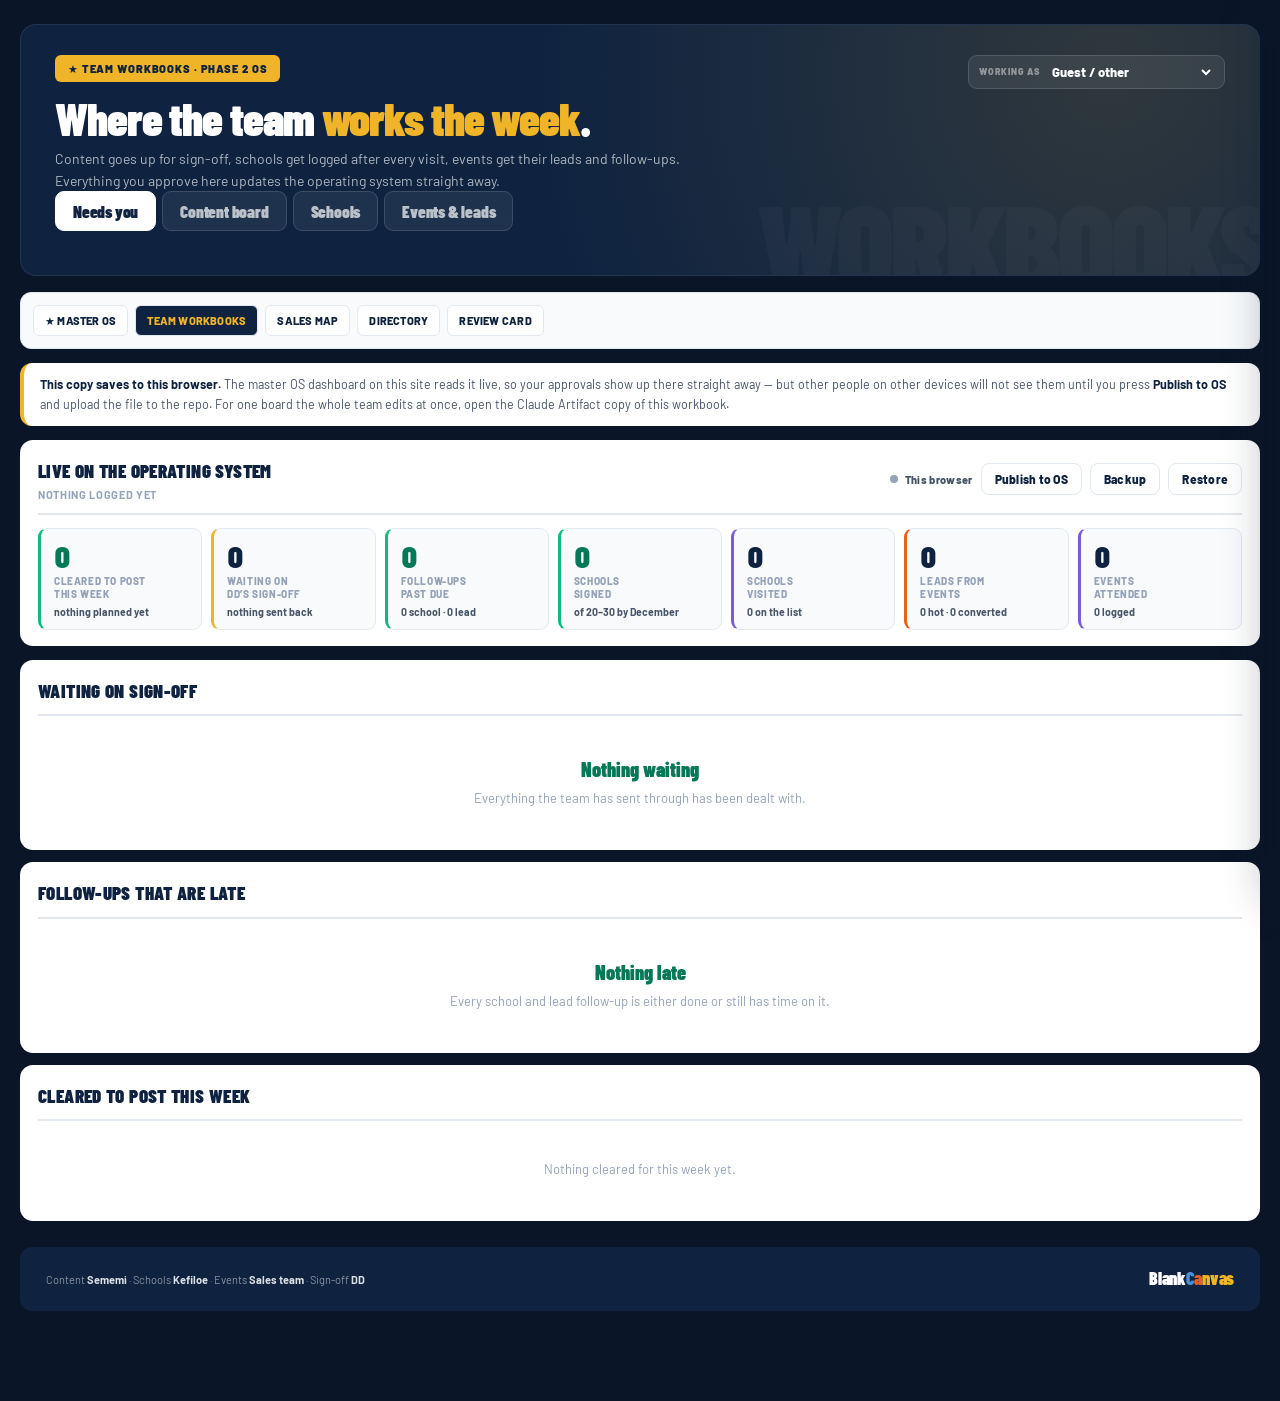
==== commit a681d105: "Remove Nono from the team across the OS She is no longer on the team. Taken out of the workbook's pe" ====
--- a/04_Team_Workbooks/index.html
+++ b/04_Team_Workbooks/index.html
@@ -472,7 +472,7 @@
 </section>
 
 <footer class="signoff">
-<span>Content <strong>Sememi + Nono</strong> · Schools <strong>Kefiloe</strong> · Events <strong>Sales team</strong> · Sign-off <strong>DD</strong></span>
+<span>Content <strong>Sememi</strong> · Schools <strong>Kefiloe</strong> · Events <strong>Sales team</strong> · Sign-off <strong>DD</strong></span>
 <span class="ba"><span>Blank</span><span>C</span><span>a</span><span>nvas</span></span>
 </footer>
 </div>
@@ -522,7 +522,6 @@
 /* ── REFERENCE DATA ─────────────────────────────────────────── */
 var PEOPLE=[
   {id:'DD',name:'Ditshego (DD)',approver:true},
-  {id:'Nono',name:'Nono',approver:false},
   {id:'Sememi',name:'Sememi',approver:false},
   {id:'Kefiloe',name:'Kefiloe',approver:false},
   {id:'Guest',name:'Guest / other',approver:false}
@@ -572,7 +571,7 @@
 
 /* ── STATE ──────────────────────────────────────────────────── */
 var state=blank();
-var shared=null, mode='local', canWrite=true;
+var shared=null, saver=null, mode='local', canWrite=true;
 var pubTimer=null, pubBusy=false, pubQueued=false;
 var selWeek=weekOf(todayISO());
 var tab='approvals';
@@ -673,6 +672,9 @@
 function boot(){
   try{
     if(window.claude&&typeof window.claude.use==='function'){
+      /* Downloads are mediated when the page runs inside the Claude viewer;
+         on GitHub Pages a plain blob link does the job. */
+      window.claude.use('downloads').then(function(d){saver=d||null;},function(){saver=null;});
       window.claude.use('artifact').then(onCap,function(){onCap(null);});
       return;
     }
@@ -816,9 +818,14 @@
   }).join('');
 }
 function peopleOpts(cur){
+  var known=PEOPLE.map(function(p){return p.id;});
+  /* Somebody who has left the team keeps their name on old records — dropping
+     the option would quietly reassign their work to nobody on the next save. */
+  var gone=(cur&&known.indexOf(cur)<0)
+    ?'<option value="'+esc(cur)+'" selected>'+esc(cur)+' — no longer on the team</option>':'';
   return '<option value="">Unassigned</option>'+PEOPLE.map(function(p){
     return '<option value="'+esc(p.id)+'"'+(p.id===cur?' selected':'')+'>'+esc(p.name)+'</option>';
-  }).join('');
+  }).join('')+gone;
 }
 function fText(id,lab,val,ph,type,wide,hint){
   return '<div class="f'+(wide?' wide':'')+'"><label for="'+id+'">'+lab+'</label>'
@@ -1458,11 +1465,29 @@
 /* ═══ EXPORT ════════════════════════════════════════════════ */
 function csvCell(v){var s=String(v==null?'':v);return /[",\n\r]/.test(s)?'"'+s.replace(/"/g,'""')+'"':s;}
 function csv(head,rows){return '﻿'+head.join(',')+'\n'+rows.map(function(r){return r.map(csvCell).join(',');}).join('\n');}
-function download(name,text,type){
+function download(name,text,type,done){
+  if(saver){
+    saver.save({filename:name,data:text}).then(function(){if(done)done();},function(err){
+      var code=(err&&err.code)||'unavailable';
+      if(code==='declined')return;
+      if(code==='extension_not_enabled'||code==='rejected_extension'){
+        /* CSV is not always allowed here — same file, .txt name, opens in Sheets. */
+        saver.save({filename:name.replace(/\.[^.]+$/,'')+'.txt',data:text}).then(function(){
+          toast('Saved as a .txt file — it is still the same spreadsheet, so open it with File → Import in Sheets or Excel.','good');
+        },function(e2){
+          if((e2&&e2.code)!=='declined')toast('This view could not save the file. Open the workbook on the OS site to export it.','bad');
+        });
+        return;
+      }
+      toast('This view could not save the file. Open the workbook on the OS site to export it.','bad');
+    });
+    return;
+  }
   var blob=new Blob([text],{type:type||'text/plain;charset=utf-8'});
   var url=URL.createObjectURL(blob);
   var a=document.createElement('a');a.href=url;a.download=name;document.body.appendChild(a);a.click();
   setTimeout(function(){URL.revokeObjectURL(url);a.remove();},600);
+  if(done)done();
 }
 function exportContent(){
   var rows=weekItems().slice().sort(function(a,b){return String(a.date||'zz').localeCompare(String(b.date||'zz'))||byTime(a,b);});
@@ -1470,16 +1495,14 @@
   download('BridgeApp_Content_Week_'+selWeek+'.csv',csv(
     ['Week','Date','Time','Channel','Format','Title','Caption','Hashtags','CTA','Asset link','Engine','Owner','Status','Cleared by','Cleared at','DD note','Live link','Posted at','Results'],
     rows.map(function(i){return [selWeek,i.date,i.time,i.channel,i.format,i.title,i.caption,i.hashtags,i.cta,i.asset,i.engine,i.owner,label(STATUSES,i.status),i.approvedBy,i.approvedAt,i.notes,i.postedUrl,i.postedAt,i.results];})
-  ),'text/csv;charset=utf-8');
-  toast('CSV exported — drop it in the Drive folder.','good');
+  ),'text/csv;charset=utf-8',function(){toast('CSV exported — drop it in the Drive folder.','good');});
 }
 function exportSchools(){
   if(!state.schools.length){toast('No schools logged yet.','bad');return;}
   download('BridgeApp_Schools_'+todayISO()+'.csv',csv(
     ['School','Type','Province','Town','Learners','Contact','Role','Email','Phone','Last contact','How','Who went','Response','Stage','Contract value','Follow-up needed','Follow-up owner','Due','Done','Notes'],
     state.schools.map(function(s){return [s.name,s.type,s.province,s.city,s.learners,s.contact,s.role,s.email,s.phone,s.lastVisit,s.visitType,s.visitedBy,label(RESPONSES,s.response),label(STAGES,s.stage),s.fee,s.followUp,s.followOwner,s.followDue,s.followDone?'Yes':'No',s.notes];})
-  ),'text/csv;charset=utf-8');
-  toast('Schools exported.','good');
+  ),'text/csv;charset=utf-8',function(){toast('Schools exported.','good');});
 }
 function exportEvents(){
   if(!state.events.length&&!state.leads.length){toast('No events or leads logged yet.','bad');return;}
@@ -1490,8 +1513,9 @@
   if(state.leads.length)download('BridgeApp_Leads_'+todayISO()+'.csv',csv(
     ['Lead','Organisation','Role','Type','Email','Phone','From event','Interest','What they want','Follow-up owner','Due','Follow-up','Outcome','Value','Notes'],
     state.leads.map(function(l){return [l.name,l.org,l.role,l.type,l.email,l.phone,eventName(l.eventId),label(INTEREST,l.interest),l.want,l.owner,l.followDue,label(FOLLOW,l.follow),label(OUTCOMES,l.outcome),l.value,l.notes];})
-  ),'text/csv;charset=utf-8');
-  toast('Exported '+(state.events.length&&state.leads.length?'two files — events and leads':'the file')+'.','good');
+  ),'text/csv;charset=utf-8',function(){
+    toast('Exported '+(state.events.length&&state.leads.length?'two files — events and leads':'the file')+'.','good');
+  });
 }
 function copyApproved(){
   var rows=weekItems().filter(function(i){return i.status==='approved';})
@@ -1522,12 +1546,14 @@
   ta.remove();
 }
 function snapshot(){
-  download(SNAPSHOT,JSON.stringify(state,null,1),'application/json');
-  toast('os_snapshot.json downloaded. Upload it to 04_Team_Workbooks/ in the repo and the whole team sees these numbers on the OS.','good');
+  download(SNAPSHOT,JSON.stringify(state,null,1),'application/json',function(){
+    toast('os_snapshot.json saved. Upload it to 04_Team_Workbooks/ in the repo and the whole team sees these numbers on the OS.','good');
+  });
 }
 function backup(){
-  download('BridgeApp_TeamWorkbooks_'+todayISO()+'.json',JSON.stringify(state,null,1),'application/json');
-  toast('Backup downloaded.','good');
+  download('BridgeApp_TeamWorkbooks_'+todayISO()+'.json',JSON.stringify(state,null,1),'application/json',function(){
+    toast('Backup saved.','good');
+  });
 }
 function restore(e){
   var file=e.target.files&&e.target.files[0];if(!file)return;
@@ -1569,6 +1595,10 @@
   var sel=$('who');
   sel.innerHTML=PEOPLE.map(function(p){return '<option value="'+esc(p.id)+'">'+esc(p.name)+(p.approver?' — approver':'')+'</option>';}).join('');
   sel.value=who();
+  if(!sel.value){
+    sel.value='Guest';
+    try{localStorage.setItem(LS_WHO,'Guest');}catch(e){}
+  }
   sel.addEventListener('change',function(){
     try{localStorage.setItem(LS_WHO,sel.value);}catch(e){}
     render();
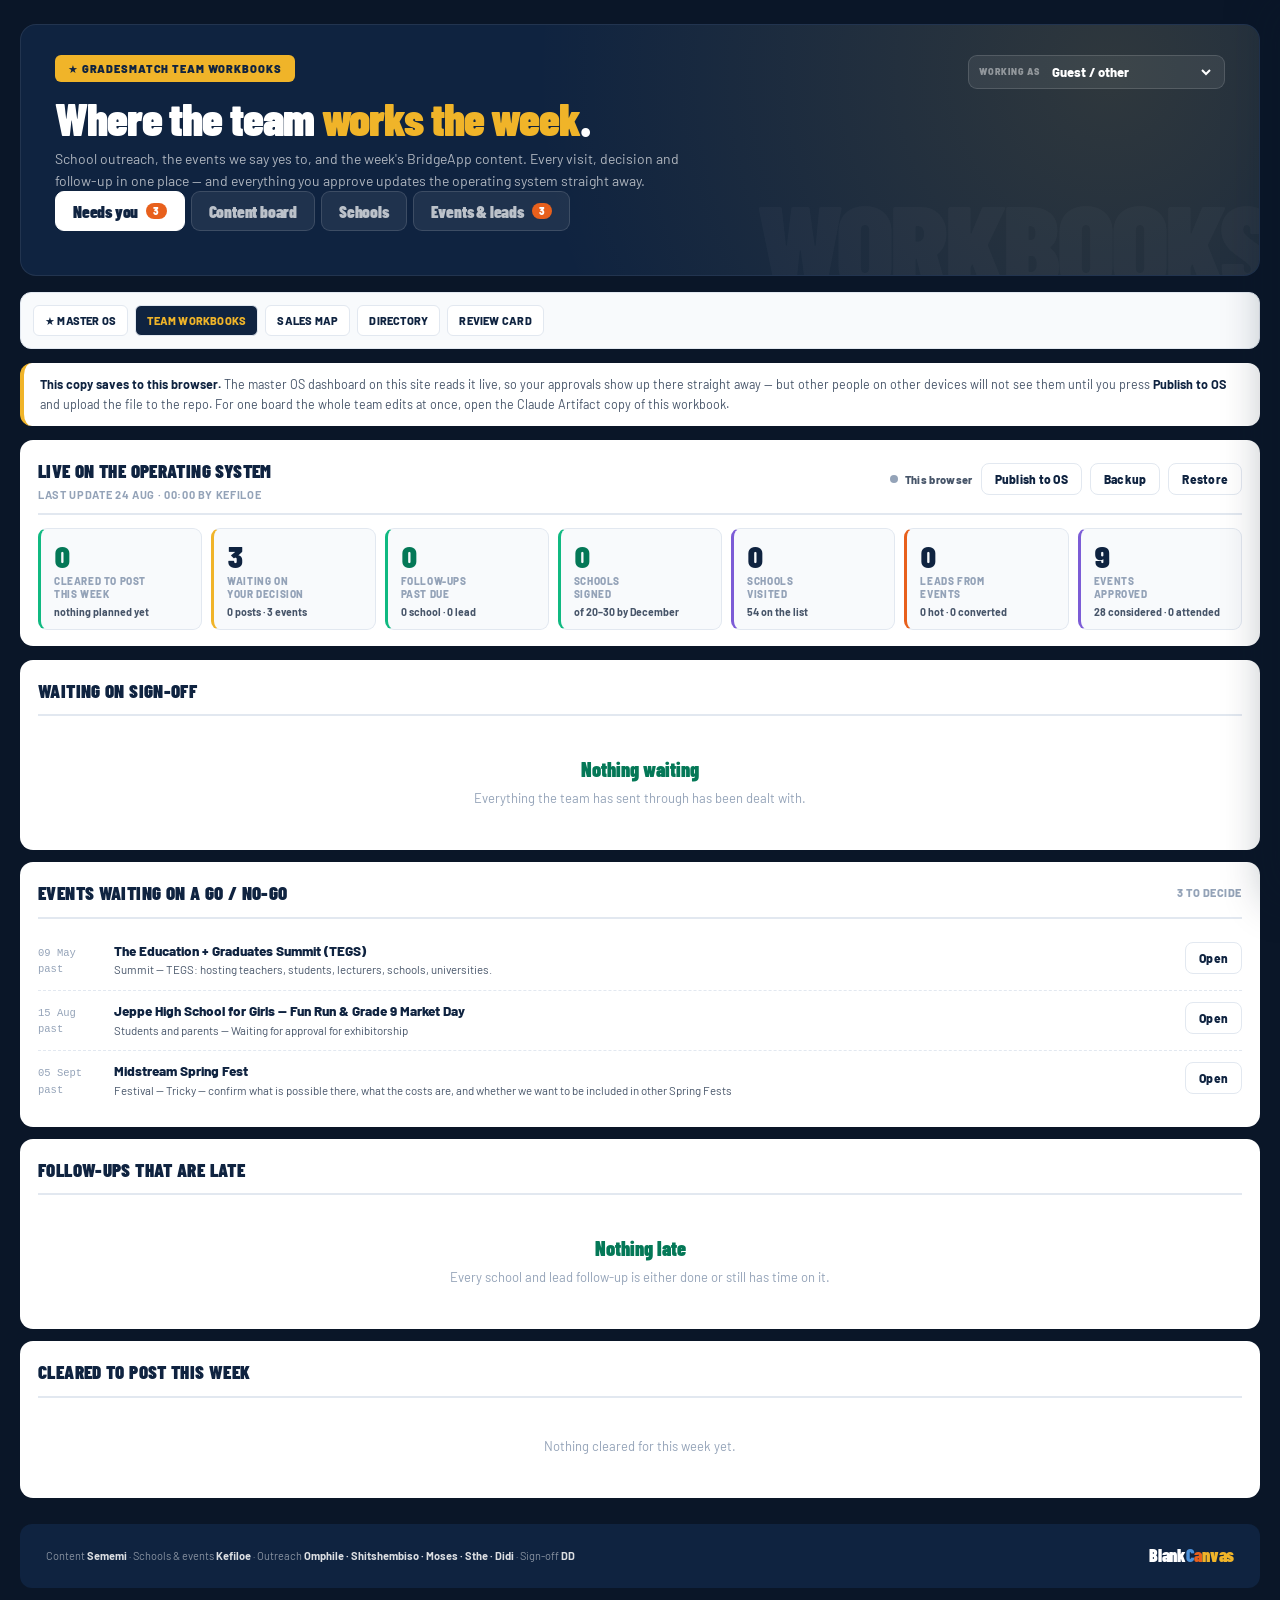
==== commit 7851f037: "Align the workbooks to Kefiloe's real trackers and import her data Read the School Events & Outreach" ====
--- a/04_Team_Workbooks/index.html
+++ b/04_Team_Workbooks/index.html
@@ -3,8 +3,8 @@
 <head>
 <meta charset="UTF-8">
 <meta name="viewport" content="width=device-width, initial-scale=1.0">
-<title>BridgeApp Team Workbooks</title>
-<meta name="description" content="The week's content and DD's sign-off, every school visit and follow-up, and every event lead — all feeding the Phase 2 operating system live.">
+<title>Gradesmatch Team Workbooks</title>
+<meta name="description" content="School outreach, events and the week's BridgeApp content — every visit, decision and follow-up in one place, feeding the operating system live.">
 <link rel="preconnect" href="https://fonts.googleapis.com">
 <link rel="preconnect" href="https://fonts.gstatic.com" crossorigin>
 <link href="https://fonts.googleapis.com/css2?family=Barlow:wght@400;500;600;700;800;900&family=Barlow+Condensed:wght@700;800;900&family=JetBrains+Mono:wght@400;700&display=swap" rel="stylesheet">
@@ -316,9 +316,9 @@
 <div class="hero-in">
 <div class="hero-top">
 <div>
-<div class="kicker">★ Team Workbooks · Phase 2 OS</div>
+<div class="kicker">★ Gradesmatch Team Workbooks</div>
 <h1>Where the team <span class="y">works the week</span>.</h1>
-<p>Content goes up for sign-off, schools get logged after every visit, events get their leads and follow-ups. Everything you approve here updates the operating system straight away.</p>
+<p>School outreach, the events we say yes to, and the week's BridgeApp content. Every visit, decision and follow-up in one place — and everything you approve updates the operating system straight away.</p>
 </div>
 <div class="whoami">
 <label for="who">Working as</label>
@@ -365,6 +365,10 @@
 <div class="queue">
 <h3>Waiting on sign-off <span class="c" id="q-content-count"></span></h3>
 <div id="q-content" data-dyn></div>
+</div>
+<div class="queue">
+<h3>Events waiting on a go / no-go <span class="c" id="q-events-count"></span></h3>
+<div id="q-events" data-dyn></div>
 </div>
 <div class="queue">
 <h3>Follow-ups that are late <span class="c" id="q-follow-count"></span></h3>
@@ -412,8 +416,7 @@
 </div>
 <div class="filters">
 <span class="fl">Filter</span>
-<select id="sf-stage" aria-label="Filter schools by stage"><option value="">All stages</option></select>
-<select id="sf-response" aria-label="Filter schools by response"><option value="">All responses</option></select>
+<select id="sf-stage" aria-label="Filter schools by stage"><option value="">All statuses</option></select>
 <select id="sf-province" aria-label="Filter schools by province"><option value="">All provinces</option></select>
 <select id="sf-owner" aria-label="Filter schools by follow-up owner"><option value="">All follow-up owners</option></select>
 <select id="sf-due" aria-label="Filter schools by follow-up state"><option value="">All follow-ups</option><option value="late">Late</option><option value="open">Still open</option><option value="done">Done</option></select>
@@ -423,7 +426,7 @@
 <div class="tablewrap">
 <div class="tscroll"><table id="schools-table">
 <thead><tr>
-<th>School</th><th>Province / town</th><th>Last visit</th><th>Response</th><th>Stage</th><th>Contact</th><th>Follow-up needed</th><th>Due</th><th class="num">Learners</th>
+<th>School</th><th>Province / town</th><th>Last contact</th><th>Status</th><th>Contact</th><th>Follow-up needed</th><th>Due</th><th class="num">Learners</th>
 </tr></thead>
 <tbody id="schools-body" data-dyn></tbody>
 </table></div>
@@ -472,7 +475,7 @@
 </section>
 
 <footer class="signoff">
-<span>Content <strong>Sememi</strong> · Schools <strong>Kefiloe</strong> · Events <strong>Sales team</strong> · Sign-off <strong>DD</strong></span>
+<span>Content <strong>Sememi</strong> · Schools &amp; events <strong>Kefiloe</strong> · Outreach <strong>Omphile · Shitshembiso · Moses · Sthe · Didi</strong> · Sign-off <strong>DD</strong></span>
 <span class="ba"><span>Blank</span><span>C</span><span>a</span><span>nvas</span></span>
 </footer>
 </div>
@@ -489,6 +492,7 @@
 
 <div class="toast" id="toast" role="status" aria-live="polite"></div>
 <input type="file" id="file-in" accept="application/json" hidden>
+<script id="wb-seed" type="application/json">{"v":1,"kind":"bridgeapp_team_workbooks","content":[],"schools":[{"id":"s-imp-001","name":"Hoer Overkruin Pretoria","type":"Independent","province":"Gauteng","city":"Pretoria","website":"https://overkruin.com","email":"info@overkruin.com","phone":"+27 12 567 5115","contact":"","role":"","learners":"","lastVisit":"","visitType":"Email","visitedBy":"Kefiloe","stage":"awaiting","followUp":"","followOwner":"Kefiloe","followDue":"","followDone":false,"notes":"","fee":"","createdBy":"Kefiloe","createdAt":"2026-08-24T00:00:00.000Z","log":[{"t":"2026-08-24T00:00:00.000Z","who":"Kefiloe","what":"imported from the outreach tracker"}]},{"id":"s-imp-002","name":"Hoerskool Oos-Moot","type":"Independent","province":"Gauteng","city":"Pretoria","website":"https://www.oos-moot.co.za","email":"admin@oos-moot.co.za","phone":"+27 12 332 0601","contact":"","role":"","learners":"","lastVisit":"","visitType":"Email","visitedBy":"Kefiloe","stage":"awaiting","followUp":"","followOwner":"Kefiloe","followDue":"","followDone":false,"notes":"","fee":"","createdBy":"Kefiloe","createdAt":"2026-08-24T00:00:00.000Z","log":[{"t":"2026-08-24T00:00:00.000Z","who":"Kefiloe","what":"imported from the outreach tracker"}]},{"id":"s-imp-003","name":"Acudeo College Kirkney","type":"Independent","province":"Gauteng","city":"Pretoria","website":"https://www.acudeo.co.za","email":"admin.kirkney@acudeo.co.za","phone":"+27 12 941 9681","contact":"","role":"","learners":"","lastVisit":"","visitType":"Email","visitedBy":"Kefiloe","stage":"meeting","followUp":"","followOwner":"Kefiloe","followDue":"","followDone":false,"notes":"","fee":"","createdBy":"Kefiloe","createdAt":"2026-08-24T00:00:00.000Z","log":[{"t":"2026-08-24T00:00:00.000Z","who":"Kefiloe","what":"imported from the outreach tracker"}]},{"id":"s-imp-004","name":"Gerrit Maritz","type":"Independent","province":"Gauteng","city":"Pretoria","website":"https://gerries.co.za","email":"hsgerries@yebo.co.za","phone":"+27 12 546 6685","contact":"","role":"","learners":"","lastVisit":"","visitType":"Email","visitedBy":"Kefiloe","stage":"contacted","followUp":"","followOwner":"Kefiloe","followDue":"","followDone":false,"notes":"","fee":"","createdBy":"Kefiloe","createdAt":"2026-08-24T00:00:00.000Z","log":[{"t":"2026-08-24T00:00:00.000Z","who":"Kefiloe","what":"imported from the outreach tracker"}]},{"id":"s-imp-005","name":"Hoerskool Pretoria Noord","type":"Independent","province":"Gauteng","city":"Pretoria","website":"https://pnhs.co.za","email":"administrasie@pnhs.co.za","phone":"+27 12 546 6590","contact":"","role":"","learners":"","lastVisit":"","visitType":"Email","visitedBy":"Kefiloe","stage":"contacted","followUp":"","followOwner":"Kefiloe","followDue":"","followDone":false,"notes":"","fee":"","createdBy":"Kefiloe","createdAt":"2026-08-24T00:00:00.000Z","log":[{"t":"2026-08-24T00:00:00.000Z","who":"Kefiloe","what":"imported from the outreach tracker"}]},{"id":"s-imp-006","name":"St Stithians College","type":"Independent","province":"Gauteng","city":"Johannesburg","website":"https://www.stithian.com","email":"info@stithian.com","phone":"+27 11 577 6000","contact":"","role":"","learners":"","lastVisit":"","visitType":"Email","visitedBy":"Kefiloe","stage":"contacted","followUp":"","followOwner":"Kefiloe","followDue":"","followDone":false,"notes":"","fee":"","createdBy":"Kefiloe","createdAt":"2026-08-24T00:00:00.000Z","log":[{"t":"2026-08-24T00:00:00.000Z","who":"Kefiloe","what":"imported from the outreach tracker"}]},{"id":"s-imp-007","name":"Redhill School","type":"Independent","province":"Gauteng","city":"Johannesburg","website":"https://www.redhill.co.za","email":"info@redhill.co.za","phone":"+27 11 783 4707","contact":"","role":"","learners":"","lastVisit":"","visitType":"Email","visitedBy":"Kefiloe","stage":"contacted","followUp":"","followOwner":"Kefiloe","followDue":"","followDone":false,"notes":"","fee":"","createdBy":"Kefiloe","createdAt":"2026-08-24T00:00:00.000Z","log":[{"t":"2026-08-24T00:00:00.000Z","who":"Kefiloe","what":"imported from the outreach tracker"}]},{"id":"s-imp-008","name":"Reddam House Helderfontein","type":"Independent","province":"Gauteng","city":"Johannesburg","website":"https://www.reddamhouse.com/helderfontein","email":"helderfontein@reddamhouse.com","phone":"+27 10 025 6000","contact":"","role":"","learners":"","lastVisit":"","visitType":"Email","visitedBy":"Kefiloe","stage":"contacted","followUp":"","followOwner":"Kefiloe","followDue":"","followDone":false,"notes":"","fee":"","createdBy":"Kefiloe","createdAt":"2026-08-24T00:00:00.000Z","log":[{"t":"2026-08-24T00:00:00.000Z","who":"Kefiloe","what":"imported from the outreach tracker"}]},{"id":"s-imp-009","name":"Hoerskool Menlopark","type":"Independent","province":"Gauteng","city":"Pretoria","website":"https://www.menlopark.co.za","email":"bemarking@menlopark.co.za","phone":"+27 12 361 7738","contact":"","role":"","learners":"","lastVisit":"","visitType":"Email","visitedBy":"Kefiloe","stage":"contacted","followUp":"","followOwner":"Kefiloe","followDue":"","followDone":false,"notes":"","fee":"","createdBy":"Kefiloe","createdAt":"2026-08-24T00:00:00.000Z","log":[{"t":"2026-08-24T00:00:00.000Z","who":"Kefiloe","what":"imported from the outreach tracker"}]},{"id":"s-imp-010","name":"Hoer Tegniese Skool Pretoria Tuine","type":"Independent","province":"Gauteng","city":"Pretoria","website":"https://htstuine.co.za","email":"kantoor@htstuine.co.za","phone":"+27 12 379 2181","contact":"","role":"","learners":"","lastVisit":"","visitType":"Email","visitedBy":"Kefiloe","stage":"notinterested","followUp":"","followOwner":"Kefiloe","followDue":"","followDone":false,"notes":"","fee":"","createdBy":"Kefiloe","createdAt":"2026-08-24T00:00:00.000Z","log":[{"t":"2026-08-24T00:00:00.000Z","who":"Kefiloe","what":"imported from the outreach tracker"}]},{"id":"s-imp-011","name":"Hoerskool Akasia","type":"Independent","province":"Gauteng","city":"Pretoria","website":"https://www.hsakasia.co.za","email":"admin@hsakasia.co.za","phone":"+27 12 542 1178","contact":"","role":"","learners":"","lastVisit":"","visitType":"Email","visitedBy":"Kefiloe","stage":"contacted","followUp":"","followOwner":"Kefiloe","followDue":"","followDone":false,"notes":"","fee":"","createdBy":"Kefiloe","createdAt":"2026-08-24T00:00:00.000Z","log":[{"t":"2026-08-24T00:00:00.000Z","who":"Kefiloe","what":"imported from the outreach tracker"}]},{"id":"s-imp-012","name":"Hoerskool Elandspoort","type":"Independent","province":"Gauteng","city":"Pretoria","website":"https://elandspoort.co.za","email":"admin@elandspoorths.co.za","phone":"+27 12 386 65651","contact":"","role":"","learners":"","lastVisit":"","visitType":"Email","visitedBy":"Kefiloe","stage":"contacted","followUp":"","followOwner":"Kefiloe","followDue":"","followDone":false,"notes":"","fee":"","createdBy":"Kefiloe","createdAt":"2026-08-24T00:00:00.000Z","log":[{"t":"2026-08-24T00:00:00.000Z","who":"Kefiloe","what":"imported from the outreach tracker"}]},{"id":"s-imp-013","name":"Pretoria Central High School","type":"Independent","province":"Gauteng","city":"Pretoria","website":"https://schoolhive.co.za","email":"","phone":"+27 12 327 5772","contact":"","role":"","learners":"","lastVisit":"","visitType":"Email","visitedBy":"Kefiloe","stage":"notinterested","followUp":"","followOwner":"Kefiloe","followDue":"","followDone":false,"notes":"","fee":"","createdBy":"Kefiloe","createdAt":"2026-08-24T00:00:00.000Z","log":[{"t":"2026-08-24T00:00:00.000Z","who":"Kefiloe","what":"imported from the outreach tracker"}]},{"id":"s-imp-014","name":"Pretoria Technical High School","type":"Independent","province":"Gauteng","city":"Pretoria","website":"https://www.edarabia.com","email":"admin@pths.co.za","phone":"+27 12 343 2357","contact":"","role":"","learners":"","lastVisit":"","visitType":"Email","visitedBy":"Kefiloe","stage":"contacted","followUp":"","followOwner":"Kefiloe","followDue":"","followDone":false,"notes":"","fee":"","createdBy":"Kefiloe","createdAt":"2026-08-24T00:00:00.000Z","log":[{"t":"2026-08-24T00:00:00.000Z","who":"Kefiloe","what":"imported from the outreach tracker"}]},{"id":"s-imp-015","name":"Hoerskool Pretoria-Wes","type":"Independent","province":"Gauteng","city":"Pretoria","website":"https://www.ptaweshs.co.za","email":"hsptawes@gmail.com","phone":"+27 12 327 5163","contact":"","role":"","learners":"","lastVisit":"","visitType":"Email","visitedBy":"Kefiloe","stage":"contacted","followUp":"","followOwner":"Kefiloe","followDue":"","followDone":false,"notes":"","fee":"","createdBy":"Kefiloe","createdAt":"2026-08-24T00:00:00.000Z","log":[{"t":"2026-08-24T00:00:00.000Z","who":"Kefiloe","what":"imported from the outreach tracker"}]},{"id":"s-imp-016","name":"Bethel College High School","type":"Independent","province":"Eastern Cape","city":"","website":"https://bethelcollege.org.za","email":"info@bethelcollege.org.za","phone":"+27 61 844 6216","contact":"","role":"","learners":"","lastVisit":"","visitType":"Email","visitedBy":"Kefiloe","stage":"meeting","followUp":"","followOwner":"Kefiloe","followDue":"","followDone":false,"notes":"","fee":"","createdBy":"Kefiloe","createdAt":"2026-08-24T00:00:00.000Z","log":[{"t":"2026-08-24T00:00:00.000Z","who":"Kefiloe","what":"imported from the outreach tracker"}]},{"id":"s-imp-017","name":"Stirling High School","type":"Independent","province":"Eastern Cape","city":"East London","website":"https://stirlinghigh.co.za","email":"marketing@stirlinghs.co.za","phone":"+27 43 735 1444","contact":"","role":"","learners":"","lastVisit":"","visitType":"Email","visitedBy":"Kefiloe","stage":"contacted","followUp":"","followOwner":"Kefiloe","followDue":"","followDone":false,"notes":"","fee":"","createdBy":"Kefiloe","createdAt":"2026-08-24T00:00:00.000Z","log":[{"t":"2026-08-24T00:00:00.000Z","who":"Kefiloe","what":"imported from the outreach tracker"}]},{"id":"s-imp-018","name":"Redwood College Gonubie","type":"Independent","province":"Eastern Cape","city":"Gonubie","website":"https://redwoodschools.co.za/gonubie","email":"gonubie@redwoodschools.co.za","phone":"+27 43 740 4811","contact":"","role":"","learners":"","lastVisit":"","visitType":"Email","visitedBy":"Kefiloe","stage":"awaiting","followUp":"","followOwner":"Kefiloe","followDue":"","followDone":false,"notes":"","fee":"","createdBy":"Kefiloe","createdAt":"2026-08-24T00:00:00.000Z","log":[{"t":"2026-08-24T00:00:00.000Z","who":"Kefiloe","what":"imported from the outreach tracker"}]},{"id":"s-imp-019","name":"Mida English Medium","type":"Independent","province":"Eastern Cape","city":"","website":"https://midaenglish.co.za","email":"midaschool@gmail.com","phone":"+27 47 489 1498","contact":"","role":"","learners":"","lastVisit":"","visitType":"Email","visitedBy":"Kefiloe","stage":"awaiting","followUp":"","followOwner":"Kefiloe","followDue":"","followDone":false,"notes":"","fee":"","createdBy":"Kefiloe","createdAt":"2026-08-24T00:00:00.000Z","log":[{"t":"2026-08-24T00:00:00.000Z","who":"Kefiloe","what":"imported from the outreach tracker"}]},{"id":"s-imp-020","name":"St Thomas Private School","type":"Independent","province":"Eastern Cape","city":"East London","website":"https://stthomaspvtschool.co.za","email":"stpschool@yahoo.com","phone":"+27 43 642 5946","contact":"","role":"","learners":"","lastVisit":"","visitType":"Email","visitedBy":"Kefiloe","stage":"awaiting","followUp":"","followOwner":"Kefiloe","followDue":"","followDone":false,"notes":"","fee":"","createdBy":"Kefiloe","createdAt":"2026-08-24T00:00:00.000Z","log":[{"t":"2026-08-24T00:00:00.000Z","who":"Kefiloe","what":"imported from the outreach tracker"}]},{"id":"s-imp-021","name":"Molteno High School","type":"Independent","province":"Eastern Cape","city":"Molteno","website":"https://moltenohigh.co.za","email":"moltenohighschool@yahoo.co.za","phone":"+27 45 967 0167","contact":"","role":"","learners":"","lastVisit":"","visitType":"Email","visitedBy":"Kefiloe","stage":"awaiting","followUp":"","followOwner":"Kefiloe","followDue":"","followDone":false,"notes":"","fee":"","createdBy":"Kefiloe","createdAt":"2026-08-24T00:00:00.000Z","log":[{"t":"2026-08-24T00:00:00.000Z","who":"Kefiloe","what":"imported from the outreach tracker"}]},{"id":"s-imp-022","name":"Queens College Boys High","type":"Independent","province":"Eastern Cape","city":"Queenstown","website":"https://www.queenscollege.co.za","email":"headmaster@queenscollege.co.za","phone":"+27 45 839 4188","contact":"","role":"","learners":"","lastVisit":"","visitType":"Email","visitedBy":"Kefiloe","stage":"awaiting","followUp":"","followOwner":"Kefiloe","followDue":"","followDone":false,"notes":"","fee":"","createdBy":"Kefiloe","createdAt":"2026-08-24T00:00:00.000Z","log":[{"t":"2026-08-24T00:00:00.000Z","who":"Kefiloe","what":"imported from the outreach tracker"}]},{"id":"s-imp-023","name":"Queenstown Girls High School","type":"Independent","province":"Eastern Cape","city":"Queenstown","website":"https://www.qtghs.co.za","email":"admin@qtghs.co.za","phone":"+27 45 839 4160","contact":"","role":"","learners":"","lastVisit":"","visitType":"Email","visitedBy":"Kefiloe","stage":"awaiting","followUp":"","followOwner":"Kefiloe","followDue":"","followDone":false,"notes":"","fee":"","createdBy":"Kefiloe","createdAt":"2026-08-24T00:00:00.000Z","log":[{"t":"2026-08-24T00:00:00.000Z","who":"Kefiloe","what":"imported from the outreach tracker"}]},{"id":"s-imp-024","name":"Bellafides Private High School","type":"Independent","province":"Eastern Cape","city":"","website":"https://www.bellafidesprivate.co.za","email":"principal@bellafidesprivateschool.com","phone":"+27 82 826 5209","contact":"","role":"","learners":"","lastVisit":"","visitType":"Email","visitedBy":"Kefiloe","stage":"awaiting","followUp":"","followOwner":"Kefiloe","followDue":"","followDone":false,"notes":"","fee":"","createdBy":"Kefiloe","createdAt":"2026-08-24T00:00:00.000Z","log":[{"t":"2026-08-24T00:00:00.000Z","who":"Kefiloe","what":"imported from the outreach tracker"}]},{"id":"s-imp-025","name":"Happy Home Academy","type":"Independent","province":"Eastern Cape","city":"Gqeberha","website":"https://www.hhacademy.co.za","email":"admin@hhacademy.co.za","phone":"+27 41 451 1243","contact":"","role":"","learners":"","lastVisit":"","visitType":"Email","visitedBy":"Kefiloe","stage":"awaiting","followUp":"","followOwner":"Kefiloe","followDue":"","followDone":false,"notes":"","fee":"","createdBy":"Kefiloe","createdAt":"2026-08-24T00:00:00.000Z","log":[{"t":"2026-08-24T00:00:00.000Z","who":"Kefiloe","what":"imported from the outreach tracker"}]},{"id":"s-imp-026","name":"Kabega Christian School","type":"Independent","province":"Eastern Cape","city":"Gqeberha","website":"https://www.kabegachristiansch.wixsite.com","email":"marketing@kcschool.co.za","phone":"+27 41 369 0644","contact":"","role":"","learners":"","lastVisit":"","visitType":"Email","visitedBy":"Kefiloe","stage":"awaiting","followUp":"","followOwner":"Kefiloe","followDue":"","followDone":false,"notes":"","fee":"","createdBy":"Kefiloe","createdAt":"2026-08-24T00:00:00.000Z","log":[{"t":"2026-08-24T00:00:00.000Z","who":"Kefiloe","what":"imported from the outreach tracker"}]},{"id":"s-imp-027","name":"Harvest Christian School","type":"Independent","province":"Eastern Cape","city":"Gqeberha","website":"https://www.harvestschool.co.za","email":"reception@harvestcs.co.za","phone":"+27 41 581 2007","contact":"","role":"","learners":"","lastVisit":"","visitType":"Email","visitedBy":"Kefiloe","stage":"awaiting","followUp":"","followOwner":"Kefiloe","followDue":"","followDone":false,"notes":"","fee":"","createdBy":"Kefiloe","createdAt":"2026-08-24T00:00:00.000Z","log":[{"t":"2026-08-24T00:00:00.000Z","who":"Kefiloe","what":"imported from the outreach tracker"}]},{"id":"s-imp-028","name":"Theodor Herzl School","type":"Independent","province":"Eastern Cape","city":"Gqeberha","website":"https://www.theodorherzl.co.za","email":"marketing@theordorherzl.co.za","phone":"+27 41 581 4244","contact":"","role":"","learners":"","lastVisit":"","visitType":"Email","visitedBy":"Kefiloe","stage":"contacted","followUp":"","followOwner":"Kefiloe","followDue":"","followDone":false,"notes":"","fee":"","createdBy":"Kefiloe","createdAt":"2026-08-24T00:00:00.000Z","log":[{"t":"2026-08-24T00:00:00.000Z","who":"Kefiloe","what":"imported from the outreach tracker"}]},{"id":"s-imp-029","name":"Urban Academy School","type":"Independent","province":"Eastern Cape","city":"Gqeberha","website":"https://www.urbanacademyschool.com","email":"admissions@urbanacademy.co.za","phone":"+27 41 585 0886","contact":"","role":"","learners":"","lastVisit":"","visitType":"Email","visitedBy":"Kefiloe","stage":"awaiting","followUp":"","followOwner":"Kefiloe","followDue":"","followDone":false,"notes":"","fee":"","createdBy":"Kefiloe","createdAt":"2026-08-24T00:00:00.000Z","log":[{"t":"2026-08-24T00:00:00.000Z","who":"Kefiloe","what":"imported from the outreach tracker"}]},{"id":"s-imp-030","name":"The Hill College","type":"Independent","province":"Eastern Cape","city":"Gqeberha","website":"https://hillcollege.co.za","email":"admin@hillcollege.co.za","phone":"+27 41 373 7043","contact":"","role":"","learners":"","lastVisit":"","visitType":"Email","visitedBy":"Kefiloe","stage":"awaiting","followUp":"","followOwner":"Kefiloe","followDue":"","followDone":false,"notes":"","fee":"","createdBy":"Kefiloe","createdAt":"2026-08-24T00:00:00.000Z","log":[{"t":"2026-08-24T00:00:00.000Z","who":"Kefiloe","what":"imported from the outreach tracker"}]},{"id":"s-imp-031","name":"St Dominics Priory","type":"Independent","province":"Eastern Cape","city":"Gqeberha","website":"https://www.priory.co.za","email":"info@priory.co.za","phone":"+27 41 396 2800/2801","contact":"","role":"","learners":"","lastVisit":"","visitType":"Email","visitedBy":"Kefiloe","stage":"awaiting","followUp":"","followOwner":"Kefiloe","followDue":"","followDone":false,"notes":"","fee":"","createdBy":"Kefiloe","createdAt":"2026-08-24T00:00:00.000Z","log":[{"t":"2026-08-24T00:00:00.000Z","who":"Kefiloe","what":"imported from the outreach tracker"}]},{"id":"s-imp-032","name":"Elsen Academy","type":"Independent","province":"Eastern Cape","city":"Gqeberha","website":"https://elsen.co.za","email":"elsen@elsen.co.za","phone":"+27 41 585 3289","contact":"","role":"","learners":"","lastVisit":"","visitType":"Email","visitedBy":"Kefiloe","stage":"awaiting","followUp":"","followOwner":"Kefiloe","followDue":"","followDone":false,"notes":"","fee":"","createdBy":"Kefiloe","createdAt":"2026-08-24T00:00:00.000Z","log":[{"t":"2026-08-24T00:00:00.000Z","who":"Kefiloe","what":"imported from the outreach tracker"}]},{"id":"s-imp-033","name":"Woodridge College","type":"Independent","province":"Eastern Cape","city":"","website":"www.woodridge.co.za","email":"marketing@woodridge.co.za","phone":"+27 41 492 0005","contact":"","role":"","learners":"","lastVisit":"","visitType":"Email","visitedBy":"Kefiloe","stage":"awaiting","followUp":"","followOwner":"Kefiloe","followDue":"","followDone":false,"notes":"","fee":"","createdBy":"Kefiloe","createdAt":"2026-08-24T00:00:00.000Z","log":[{"t":"2026-08-24T00:00:00.000Z","who":"Kefiloe","what":"imported from the outreach tracker"}]},{"id":"s-imp-034","name":"Stedin College","type":"Independent","province":"Eastern Cape","city":"Gqeberha","website":"stedin.co.za","email":"marketing@stedin.co.za","phone":"+27 41 205 0929","contact":"","role":"","learners":"","lastVisit":"","visitType":"Email","visitedBy":"Kefiloe","stage":"awaiting","followUp":"","followOwner":"Kefiloe","followDue":"","followDone":false,"notes":"","fee":"","createdBy":"Kefiloe","createdAt":"2026-08-24T00:00:00.000Z","log":[{"t":"2026-08-24T00:00:00.000Z","who":"Kefiloe","what":"imported from the outreach tracker"}]},{"id":"s-imp-035","name":"Grey High School","type":"Independent","province":"Eastern Cape","city":"Gqeberha","website":"www.greyhighschool.com","email":"info@greyhighschool.com","phone":"+27 41 374 3300","contact":"","role":"","learners":"","lastVisit":"","visitType":"Email","visitedBy":"Kefiloe","stage":"awaiting","followUp":"","followOwner":"Kefiloe","followDue":"","followDone":false,"notes":"","fee":"","createdBy":"Kefiloe","createdAt":"2026-08-24T00:00:00.000Z","log":[{"t":"2026-08-24T00:00:00.000Z","who":"Kefiloe","what":"imported from the outreach tracker"}]},{"id":"s-imp-036","name":"Pearson High School","type":"Independent","province":"Eastern Cape","city":"Gqeberha","website":"pearsonhigh.com","email":"phs@pearsonhighschool.com","phone":"+27 41 583 2111","contact":"","role":"","learners":"","lastVisit":"","visitType":"Email","visitedBy":"Kefiloe","stage":"awaiting","followUp":"","followOwner":"Kefiloe","followDue":"","followDone":false,"notes":"","fee":"","createdBy":"Kefiloe","createdAt":"2026-08-24T00:00:00.000Z","log":[{"t":"2026-08-24T00:00:00.000Z","who":"Kefiloe","what":"imported from the outreach tracker"}]},{"id":"s-imp-037","name":"Victoria Park High School","type":"Independent","province":"Eastern Cape","city":"Gqeberha","website":"victoriaparkhigh.com","email":"info@vphigh.co.za","phone":"+27 41 508 6400","contact":"","role":"","learners":"","lastVisit":"","visitType":"Email","visitedBy":"Kefiloe","stage":"awaiting","followUp":"","followOwner":"Kefiloe","followDue":"","followDone":false,"notes":"","fee":"","createdBy":"Kefiloe","createdAt":"2026-08-24T00:00:00.000Z","log":[{"t":"2026-08-24T00:00:00.000Z","who":"Kefiloe","what":"imported from the outreach tracker"}]},{"id":"s-imp-038","name":"Alexander Road High School","type":"Independent","province":"Eastern Cape","city":"Gqeberha","website":"www.arhs.co.za","email":"info@arhsco.za","phone":"+27 41 365 1270","contact":"","role":"","learners":"","lastVisit":"","visitType":"Email","visitedBy":"Kefiloe","stage":"awaiting","followUp":"","followOwner":"Kefiloe","followDue":"","followDone":false,"notes":"","fee":"","createdBy":"Kefiloe","createdAt":"2026-08-24T00:00:00.000Z","log":[{"t":"2026-08-24T00:00:00.000Z","who":"Kefiloe","what":"imported from the outreach tracker"}]},{"id":"s-imp-039","name":"Westview School","type":"Independent","province":"Eastern Cape","city":"Gqeberha","website":"westviewpe.co.za","email":"school@westview.co.za","phone":"+27 41 365 1223","contact":"","role":"","learners":"","lastVisit":"","visitType":"Email","visitedBy":"Kefiloe","stage":"awaiting","followUp":"","followOwner":"Kefiloe","followDue":"","followDone":false,"notes":"","fee":"","createdBy":"Kefiloe","createdAt":"2026-08-24T00:00:00.000Z","log":[{"t":"2026-08-24T00:00:00.000Z","who":"Kefiloe","what":"imported from the outreach tracker"}]},{"id":"s-imp-040","name":"Collegiate Girls High School","type":"Independent","province":"Eastern Cape","city":"Gqeberha","website":"www.collegiatehigh.co.za","email":"collegiate@cghs.co.za","phone":"+27 41 373 7705","contact":"","role":"","learners":"","lastVisit":"","visitType":"Email","visitedBy":"Kefiloe","stage":"awaiting","followUp":"","followOwner":"Kefiloe","followDue":"","followDone":false,"notes":"","fee":"","createdBy":"Kefiloe","createdAt":"2026-08-24T00:00:00.000Z","log":[{"t":"2026-08-24T00:00:00.000Z","who":"Kefiloe","what":"imported from the outreach tracker"}]},{"id":"s-imp-041","name":"Westering High School","type":"Independent","province":"Eastern Cape","city":"Gqeberha","website":"westeringhigh.co.za","email":"whs@westeringhigh.co.za","phone":"+27 41 360 7805","contact":"","role":"","learners":"","lastVisit":"","visitType":"Email","visitedBy":"Kefiloe","stage":"awaiting","followUp":"","followOwner":"Kefiloe","followDue":"","followDone":false,"notes":"","fee":"","createdBy":"Kefiloe","createdAt":"2026-08-24T00:00:00.000Z","log":[{"t":"2026-08-24T00:00:00.000Z","who":"Kefiloe","what":"imported from the outreach tracker"}]},{"id":"s-imp-042","name":"Durban High School","type":"Independent","province":"KwaZulu-Natal","city":"Durban","website":"https://www.durbanhighschool.co.za","email":"info@durbanhighschool.co.za","phone":"+27 31 277 1500","contact":"","role":"","learners":"","lastVisit":"","visitType":"Email","visitedBy":"Kefiloe","stage":"awaiting","followUp":"","followOwner":"Kefiloe","followDue":"","followDone":false,"notes":"","fee":"","createdBy":"Kefiloe","createdAt":"2026-08-24T00:00:00.000Z","log":[{"t":"2026-08-24T00:00:00.000Z","who":"Kefiloe","what":"imported from the outreach tracker"}]},{"id":"s-imp-043","name":"Westville Boys High School","type":"Independent","province":"KwaZulu-Natal","city":"Westville","website":"https://www.wbhs.co.za","email":"school@wbhs.co.za","phone":"+27 31 267 1330","contact":"","role":"","learners":"","lastVisit":"","visitType":"Email","visitedBy":"Kefiloe","stage":"awaiting","followUp":"","followOwner":"Kefiloe","followDue":"","followDone":false,"notes":"","fee":"","createdBy":"Kefiloe","createdAt":"2026-08-24T00:00:00.000Z","log":[{"t":"2026-08-24T00:00:00.000Z","who":"Kefiloe","what":"imported from the outreach tracker"}]},{"id":"s-imp-044","name":"Westville Girls High School","type":"Independent","province":"KwaZulu-Natal","city":"Westville","website":"https://www.wghs.co.za","email":"school@wghs.co.za","phone":"+27 31 266 1258","contact":"","role":"","learners":"","lastVisit":"","visitType":"Email","visitedBy":"Kefiloe","stage":"awaiting","followUp":"","followOwner":"Kefiloe","followDue":"","followDone":false,"notes":"","fee":"","createdBy":"Kefiloe","createdAt":"2026-08-24T00:00:00.000Z","log":[{"t":"2026-08-24T00:00:00.000Z","who":"Kefiloe","what":"imported from the outreach tracker"}]},{"id":"s-imp-045","name":"Glenwood High School","type":"Independent","province":"KwaZulu-Natal","city":"Durban","website":"https://www.glenwoodhighschool.co.za","email":"glenwood@glenwoodhighschool.co.za","phone":"+27 31 205 5241","contact":"","role":"","learners":"","lastVisit":"","visitType":"Email","visitedBy":"Kefiloe","stage":"awaiting","followUp":"","followOwner":"Kefiloe","followDue":"","followDone":false,"notes":"","fee":"","createdBy":"Kefiloe","createdAt":"2026-08-24T00:00:00.000Z","log":[{"t":"2026-08-24T00:00:00.000Z","who":"Kefiloe","what":"imported from the outreach tracker"}]},{"id":"s-imp-046","name":"Pinetown Girls High","type":"Independent","province":"KwaZulu-Natal","city":"Pinetown","website":"https://pghs.co.za","email":"pghsadmin@pghs.co.za","phone":"+27 31 701 1394","contact":"","role":"","learners":"","lastVisit":"","visitType":"Email","visitedBy":"Kefiloe","stage":"awaiting","followUp":"","followOwner":"Kefiloe","followDue":"","followDone":false,"notes":"","fee":"","createdBy":"Kefiloe","createdAt":"2026-08-24T00:00:00.000Z","log":[{"t":"2026-08-24T00:00:00.000Z","who":"Kefiloe","what":"imported from the outreach tracker"}]},{"id":"s-imp-047","name":"Durban Girls College","type":"Independent","province":"KwaZulu-Natal","city":"Durban","website":"https://dgc.co.za","email":"marketingadmin@dgc.co.za","phone":"+27 31 268 7200","contact":"","role":"","learners":"","lastVisit":"","visitType":"Email","visitedBy":"Kefiloe","stage":"awaiting","followUp":"","followOwner":"Kefiloe","followDue":"","followDone":false,"notes":"","fee":"","createdBy":"Kefiloe","createdAt":"2026-08-24T00:00:00.000Z","log":[{"t":"2026-08-24T00:00:00.000Z","who":"Kefiloe","what":"imported from the outreach tracker"}]},{"id":"s-imp-048","name":"Northwood School","type":"Independent","province":"KwaZulu-Natal","city":"Durban","website":"https://northwoodschool.co.za","email":"marketing@nwood.co.za","phone":"+27 31 563 6501","contact":"","role":"","learners":"","lastVisit":"","visitType":"Email","visitedBy":"Kefiloe","stage":"awaiting","followUp":"","followOwner":"Kefiloe","followDue":"","followDone":false,"notes":"","fee":"","createdBy":"Kefiloe","createdAt":"2026-08-24T00:00:00.000Z","log":[{"t":"2026-08-24T00:00:00.000Z","who":"Kefiloe","what":"imported from the outreach tracker"}]},{"id":"s-imp-049","name":"Clifton School","type":"Independent","province":"KwaZulu-Natal","city":"Durban","website":"https://www.cliftonschool.co.za","email":"clifton@cliftonschool.co.za","phone":"+27 31 312 2147","contact":"","role":"","learners":"","lastVisit":"","visitType":"Email","visitedBy":"Kefiloe","stage":"awaiting","followUp":"","followOwner":"Kefiloe","followDue":"","followDone":false,"notes":"","fee":"","createdBy":"Kefiloe","createdAt":"2026-08-24T00:00:00.000Z","log":[{"t":"2026-08-24T00:00:00.000Z","who":"Kefiloe","what":"imported from the outreach tracker"}]},{"id":"s-imp-050","name":"St Henrys Marist College","type":"Independent","province":"KwaZulu-Natal","city":"Durban","website":"https://www.sthenrys.co.za","email":"office@sthenrys.co.za","phone":"+27 31 261 7369","contact":"","role":"","learners":"","lastVisit":"","visitType":"Email","visitedBy":"Kefiloe","stage":"awaiting","followUp":"","followOwner":"Kefiloe","followDue":"","followDone":false,"notes":"","fee":"","createdBy":"Kefiloe","createdAt":"2026-08-24T00:00:00.000Z","log":[{"t":"2026-08-24T00:00:00.000Z","who":"Kefiloe","what":"imported from the outreach tracker"}]},{"id":"s-imp-051","name":"Maris Stella","type":"Independent","province":"KwaZulu-Natal","city":"Durban","website":"https://www.marisstella.co.za","email":"marketing@marisstella.co.za","phone":"+27 31 209 9426","contact":"","role":"","learners":"","lastVisit":"","visitType":"Email","visitedBy":"Kefiloe","stage":"awaiting","followUp":"","followOwner":"Kefiloe","followDue":"","followDone":false,"notes":"","fee":"","createdBy":"Kefiloe","createdAt":"2026-08-24T00:00:00.000Z","log":[{"t":"2026-08-24T00:00:00.000Z","who":"Kefiloe","what":"imported from the outreach tracker"}]},{"id":"s-imp-052","name":"Grace Academy","type":"Independent","province":"KwaZulu-Natal","city":"","website":"https://grace-academy.co.za","email":"info@grace-academy.co.za","phone":"+27 31 065 1847","contact":"","role":"","learners":"","lastVisit":"","visitType":"Email","visitedBy":"Kefiloe","stage":"awaiting","followUp":"","followOwner":"Kefiloe","followDue":"","followDone":false,"notes":"","fee":"","createdBy":"Kefiloe","createdAt":"2026-08-24T00:00:00.000Z","log":[{"t":"2026-08-24T00:00:00.000Z","who":"Kefiloe","what":"imported from the outreach tracker"}]},{"id":"s-imp-053","name":"Holy Family College","type":"Independent","province":"KwaZulu-Natal","city":"Durban","website":"https://www.holyfamilycollege.co.za","email":"reception@holyfamilycollege.co.za","phone":"+27 31 205 5083","contact":"","role":"","learners":"","lastVisit":"","visitType":"Email","visitedBy":"Kefiloe","stage":"awaiting","followUp":"","followOwner":"Kefiloe","followDue":"","followDone":false,"notes":"","fee":"","createdBy":"Kefiloe","createdAt":"2026-08-24T00:00:00.000Z","log":[{"t":"2026-08-24T00:00:00.000Z","who":"Kefiloe","what":"imported from the outreach tracker"}]},{"id":"s-imp-054","name":"St Benedict School","type":"Independent","province":"KwaZulu-Natal","city":"","website":"https://stbenedictschool.co.za","email":"reception@holyfamilycollege.co.za","phone":"+27 31 702 6989","contact":"","role":"","learners":"","lastVisit":"","visitType":"Email","visitedBy":"Kefiloe","stage":"prospect","followUp":"","followOwner":"Kefiloe","followDue":"","followDone":false,"notes":"","fee":"","createdBy":"Kefiloe","createdAt":"2026-08-24T00:00:00.000Z","log":[{"t":"2026-08-24T00:00:00.000Z","who":"Kefiloe","what":"imported from the outreach tracker"}]}],"events":[{"id":"e-imp-001","name":"EASA Conference — “Education for a Sustainable Future”","type":"Conference","audience":"Education Leadership Conference","startDate":"2026-01-12","endDate":"2026-01-15","city":"","province":"","venue":"","contact":"info@easa.ac.za / www.easa.ac.za","team":"","cost":"R5,000 – R8,000","status":"declined","expected":"","actual":"","conversations":"","motivation":"Missed","nextAction":"","outcome":"","worked":"","didnt":"","decidedBy":"DD","decidedAt":"2026-08-24T00:00:00.000Z","createdBy":"Kefiloe","createdAt":"2026-08-24T00:00:00.000Z","log":[{"t":"2026-08-24T00:00:00.000Z","who":"Kefiloe","what":"imported from the outreach tracker"}]},{"id":"e-imp-002","name":"High School Expo — Fourways Mall","type":"Careers expo","audience":"Student & Parent Expo","startDate":"2026-01-30","endDate":"2026-01-31","city":"","province":"","venue":"","contact":"ask@highschoolexpo.co.za / 082 821 6516","team":"","cost":"R8,250","status":"declined","expected":"","actual":"","conversations":"","motivation":"Missed","nextAction":"","outcome":"","worked":"","didnt":"","decidedBy":"DD","decidedAt":"2026-08-24T00:00:00.000Z","createdBy":"Kefiloe","createdAt":"2026-08-24T00:00:00.000Z","log":[{"t":"2026-08-24T00:00:00.000Z","who":"Kefiloe","what":"imported from the outreach tracker"}]},{"id":"e-imp-003","name":"SchoolScape CPT","type":"Activation","audience":"Education Industry Networking","startDate":"2026-02-05","endDate":"","city":"","province":"","venue":"","contact":"exhibit@schoolscape.co.za / www.schoolscape.co.za","team":"","cost":"R26,000","status":"declined","expected":"","actual":"","conversations":"","motivation":"Missed","nextAction":"","outcome":"","worked":"","didnt":"","decidedBy":"DD","decidedAt":"2026-08-24T00:00:00.000Z","createdBy":"Kefiloe","createdAt":"2026-08-24T00:00:00.000Z","log":[{"t":"2026-08-24T00:00:00.000Z","who":"Kefiloe","what":"imported from the outreach tracker"}]},{"id":"e-imp-004","name":"Private & Model C School Open Days","type":"School fair","audience":"School Activations","startDate":"2026-03-07","endDate":"","city":"","province":"","venue":"","contact":"School admin offices","team":"","cost":"R2,000 – R5,000 per school","status":"declined","expected":"","actual":"","conversations":"","motivation":"Missed","nextAction":"","outcome":"","worked":"","didnt":"","decidedBy":"DD","decidedAt":"2026-08-24T00:00:00.000Z","createdBy":"Kefiloe","createdAt":"2026-08-24T00:00:00.000Z","log":[{"t":"2026-08-24T00:00:00.000Z","who":"Kefiloe","what":"imported from the outreach tracker"}]},{"id":"e-imp-005","name":"Schoolscape Gauteng 2026","type":"Conference","audience":"Education Innovation Summit","startDate":"2026-03-05","endDate":"","city":"","province":"","venue":"","contact":"exhibit@schoolscape.co.za","team":"","cost":"±R25,000","status":"approved","expected":"","actual":"","conversations":"","motivation":"20 leads captured","nextAction":"","outcome":"","worked":"","didnt":"","decidedBy":"DD","decidedAt":"2026-08-24T00:00:00.000Z","createdBy":"Kefiloe","createdAt":"2026-08-24T00:00:00.000Z","log":[{"t":"2026-08-24T00:00:00.000Z","who":"Kefiloe","what":"imported from the outreach tracker"}]},{"id":"e-imp-006","name":"SchoolScape KZN 2026","type":"Conference","audience":"Education Innovation Summit","startDate":"2026-03-12","endDate":"","city":"","province":"","venue":"","contact":"exhibit@schoolscape.co.za","team":"","cost":"±R25,000","status":"approved","expected":"","actual":"","conversations":"","motivation":"10 leads for follow up, 2 reverted","nextAction":"","outcome":"","worked":"","didnt":"","decidedBy":"DD","decidedAt":"2026-08-24T00:00:00.000Z","createdBy":"Kefiloe","createdAt":"2026-08-24T00:00:00.000Z","log":[{"t":"2026-08-24T00:00:00.000Z","who":"Kefiloe","what":"imported from the outreach tracker"}]},{"id":"e-imp-007","name":"Kingsmead Career Day","type":"Careers expo","audience":"Career Talk","startDate":"2026-03-08","endDate":"","city":"","province":"","venue":"","contact":"Microsoft Forms response page","team":"","cost":"R500","status":"blocked","expected":"","actual":"","conversations":"","motivation":"Parents attendance. Sales team advised against attendance from last year's small outcome","nextAction":"","outcome":"","worked":"","didnt":"","decidedBy":"","decidedAt":"","createdBy":"Kefiloe","createdAt":"2026-08-24T00:00:00.000Z","log":[{"t":"2026-08-24T00:00:00.000Z","who":"Kefiloe","what":"imported from the outreach tracker"}]},{"id":"e-imp-008","name":"Midstream Open Day","type":"School fair","audience":"Open Day","startDate":"2026-03-18","endDate":"","city":"","province":"","venue":"","contact":"facebook.com/MidstreamCollege","team":"","cost":"","status":"declined","expected":"","actual":"","conversations":"","motivation":"Oriented toward school marketing and not bringing in 3rd parties","nextAction":"","outcome":"","worked":"","didnt":"","decidedBy":"DD","decidedAt":"2026-08-24T00:00:00.000Z","createdBy":"Kefiloe","createdAt":"2026-08-24T00:00:00.000Z","log":[{"t":"2026-08-24T00:00:00.000Z","who":"Kefiloe","what":"imported from the outreach tracker"}]},{"id":"e-imp-009","name":"International Conference on Digital Transformation in Curriculum Design","type":"Conference","audience":"International conference","startDate":"2026-03-19","endDate":"2026-03-20","city":"","province":"","venue":"","contact":"isit.org.in/event/index.php?id=100271645","team":"","cost":"","status":"declined","expected":"","actual":"","conversations":"","motivation":"Conference for academics","nextAction":"","outcome":"","worked":"","didnt":"","decidedBy":"DD","decidedAt":"2026-08-24T00:00:00.000Z","createdBy":"Kefiloe","createdAt":"2026-08-24T00:00:00.000Z","log":[{"t":"2026-08-24T00:00:00.000Z","who":"Kefiloe","what":"imported from the outreach tracker"}]},{"id":"e-imp-010","name":"Reddford Fourways Open Day","type":"School fair","audience":"Open Day","startDate":"2026-03-14","endDate":"","city":"","province":"","venue":"","contact":"northcliff.reddford.co.za/visit-us/open-day","team":"","cost":"","status":"declined","expected":"","actual":"","conversations":"","motivation":"Oriented toward school marketing and not bringing in 3rd parties","nextAction":"","outcome":"","worked":"","didnt":"","decidedBy":"DD","decidedAt":"2026-08-24T00:00:00.000Z","createdBy":"Kefiloe","createdAt":"2026-08-24T00:00:00.000Z","log":[{"t":"2026-08-24T00:00:00.000Z","who":"Kefiloe","what":"imported from the outreach tracker"}]},{"id":"e-imp-011","name":"International Conference on Innovation and Change in Teacher Education","type":"Conference","audience":"International conference","startDate":"2026-04-02","endDate":"2026-04-03","city":"","province":"","venue":"","contact":"sciencenet.co/event/index.php?id=100290756","team":"","cost":"","status":"declined","expected":"","actual":"","conversations":"","motivation":"Conference for academics","nextAction":"","outcome":"","worked":"","didnt":"","decidedBy":"DD","decidedAt":"2026-08-24T00:00:00.000Z","createdBy":"Kefiloe","createdAt":"2026-08-24T00:00:00.000Z","log":[{"t":"2026-08-24T00:00:00.000Z","who":"Kefiloe","what":"imported from the outreach tracker"}]},{"id":"e-imp-012","name":"St John's Rugby Fest","type":"Activation","audience":"Rugby Festival","startDate":"2026-04-02","endDate":"2026-04-06","city":"","province":"","venue":"","contact":"stjohnscollege.co.za/news/2026/erf26-sponsorship-opportunities","team":"","cost":"R15,000","status":"declined","expected":"","actual":"","conversations":"","motivation":"Review with team on type of sponsorship to pursue, team availability on selected days, and how many days to get involved in — Missed","nextAction":"","outcome":"","worked":"","didnt":"","decidedBy":"DD","decidedAt":"2026-08-24T00:00:00.000Z","createdBy":"Kefiloe","createdAt":"2026-08-24T00:00:00.000Z","log":[{"t":"2026-08-24T00:00:00.000Z","who":"Kefiloe","what":"imported from the outreach tracker"}]},{"id":"e-imp-013","name":"Rocking Future Expo / Magazine","type":"Careers expo","audience":"National Education Expo","startDate":"2026-04-22","endDate":"","city":"","province":"","venue":"","contact":"info@3rc.co.za / 010 822 2000","team":"","cost":"R75,000","status":"declined","expected":"","actual":"","conversations":"","motivation":"No decision makers present","nextAction":"","outcome":"","worked":"","didnt":"","decidedBy":"DD","decidedAt":"2026-08-24T00:00:00.000Z","createdBy":"Kefiloe","createdAt":"2026-08-24T00:00:00.000Z","log":[{"t":"2026-08-24T00:00:00.000Z","who":"Kefiloe","what":"imported from the outreach tracker"}]},{"id":"e-imp-014","name":"Kingsmead Career Day","type":"Careers expo","audience":"Careers Day","startDate":"2026-05-07","endDate":"","city":"","province":"","venue":"","contact":"kingsmead.co.za/careers-at-kingsmead","team":"","cost":"","status":"approved","expected":"","actual":"","conversations":"","motivation":"Annual Careers Day: supporting students as they explore future study and career pathways, and many have already contributed significantly to the journeys of our alumnae.","nextAction":"","outcome":"","worked":"","didnt":"","decidedBy":"DD","decidedAt":"2026-08-24T00:00:00.000Z","createdBy":"Kefiloe","createdAt":"2026-08-24T00:00:00.000Z","log":[{"t":"2026-08-24T00:00:00.000Z","who":"Kefiloe","what":"imported from the outreach tracker"}]},{"id":"e-imp-015","name":"The Education + Graduates Summit (TEGS)","type":"Conference","audience":"Summit","startDate":"2026-05-09","endDate":"","city":"","province":"","venue":"","contact":"thinkerneur.co.za/tegs","team":"","cost":"","status":"pending","expected":"","actual":"","conversations":"","motivation":"TEGS: hosting teachers, students, lecturers, schools, universities.","nextAction":"","outcome":"","worked":"","didnt":"","decidedBy":"","decidedAt":"","createdBy":"Kefiloe","createdAt":"2026-08-24T00:00:00.000Z","log":[{"t":"2026-08-24T00:00:00.000Z","who":"Kefiloe","what":"imported from the outreach tracker"}]},{"id":"e-imp-016","name":"Career Indaba","type":"Careers expo","audience":"Education Career Expo","startDate":"2026-05-15","endDate":"2026-05-16","city":"","province":"","venue":"","contact":"(012) 003 6663","team":"","cost":"R50,000","status":"declined","expected":"","actual":"","conversations":"","motivation":"Misaligned","nextAction":"","outcome":"","worked":"","didnt":"","decidedBy":"DD","decidedAt":"2026-08-24T00:00:00.000Z","createdBy":"Kefiloe","createdAt":"2026-08-24T00:00:00.000Z","log":[{"t":"2026-08-24T00:00:00.000Z","who":"Kefiloe","what":"imported from the outreach tracker"}]},{"id":"e-imp-017","name":"Royal Schools — Princess Park","type":"School fair","audience":"Open Day","startDate":"2026-05-30","endDate":"","city":"","province":"","venue":"","contact":"royalschools.co.za","team":"","cost":"","status":"declined","expected":"","actual":"","conversations":"","motivation":"Oriented toward school marketing and not bringing in 3rd parties","nextAction":"","outcome":"","worked":"","didnt":"","decidedBy":"DD","decidedAt":"2026-08-24T00:00:00.000Z","createdBy":"Kefiloe","createdAt":"2026-08-24T00:00:00.000Z","log":[{"t":"2026-08-24T00:00:00.000Z","who":"Kefiloe","what":"imported from the outreach tracker"}]},{"id":"e-imp-018","name":"Alfred Nzo East District","type":"Roadshow","audience":"District visit","startDate":"2026-06-11","endDate":"2026-06-12","city":"","province":"","venue":"","contact":"","team":"","cost":"","status":"approved","expected":"","actual":"","conversations":"","motivation":"Omphile's Eastern Cape visit","nextAction":"","outcome":"","worked":"","didnt":"","decidedBy":"DD","decidedAt":"2026-08-24T00:00:00.000Z","createdBy":"Kefiloe","createdAt":"2026-08-24T00:00:00.000Z","log":[{"t":"2026-08-24T00:00:00.000Z","who":"Kefiloe","what":"imported from the outreach tracker"}]},{"id":"e-imp-019","name":"Limpopo","type":"Roadshow","audience":"Province visit","startDate":"2026-06-21","endDate":"2026-06-23","city":"","province":"","venue":"","contact":"","team":"","cost":"","status":"approved","expected":"","actual":"","conversations":"","motivation":"Shitshembiso's Limpopo visit","nextAction":"","outcome":"","worked":"","didnt":"","decidedBy":"DD","decidedAt":"2026-08-24T00:00:00.000Z","createdBy":"Kefiloe","createdAt":"2026-08-24T00:00:00.000Z","log":[{"t":"2026-08-24T00:00:00.000Z","who":"Kefiloe","what":"imported from the outreach tracker"}]},{"id":"e-imp-020","name":"Western Cape","type":"Roadshow","audience":"Province visit","startDate":"2026-07-19","endDate":"2026-07-26","city":"","province":"","venue":"","contact":"","team":"","cost":"","status":"approved","expected":"","actual":"","conversations":"","motivation":"Moses's Western Cape visit","nextAction":"","outcome":"","worked":"","didnt":"","decidedBy":"DD","decidedAt":"2026-08-24T00:00:00.000Z","createdBy":"Kefiloe","createdAt":"2026-08-24T00:00:00.000Z","log":[{"t":"2026-08-24T00:00:00.000Z","who":"Kefiloe","what":"imported from the outreach tracker"}]},{"id":"e-imp-021","name":"4th Annual TVET & Higher Education Conference","type":"Conference","audience":"Higher Education Conference — The Maslow Hotel","startDate":"2026-07-23","endDate":"2026-07-24","city":"","province":"","venue":"","contact":"federatedinstitute.co.za/events-training/4th-annual-tvet-higher-education-conference-expo-2026/","team":"","cost":"R2,000","status":"declined","expected":"","actual":"","conversations":"","motivation":"Waiting for attendance confirmation. Valuable for BridgeOne, not so much for sales","nextAction":"","outcome":"","worked":"","didnt":"","decidedBy":"DD","decidedAt":"2026-08-24T00:00:00.000Z","createdBy":"Kefiloe","createdAt":"2026-08-24T00:00:00.000Z","log":[{"t":"2026-08-24T00:00:00.000Z","who":"Kefiloe","what":"imported from the outreach tracker"}]},{"id":"e-imp-022","name":"Diversity High School","type":"Other","audience":"Gradesmatch Presentation","startDate":"2026-08-12","endDate":"","city":"","province":"","venue":"","contact":"xolani536@gmail.com","team":"","cost":"","status":"approved","expected":"","actual":"","conversations":"","motivation":"Invitation from the Learner Support Agent to present to the Grade 12s. Sthe and Didi going. MEETING POSTPONED — school expected sponsored packages being a Q5; further engagement with clarity to be had with the Learner Support Agent.","nextAction":"","outcome":"","worked":"","didnt":"","decidedBy":"DD","decidedAt":"2026-08-24T00:00:00.000Z","createdBy":"Kefiloe","createdAt":"2026-08-24T00:00:00.000Z","log":[{"t":"2026-08-24T00:00:00.000Z","who":"Kefiloe","what":"imported from the outreach tracker"}]},{"id":"e-imp-023","name":"Jeppe High School for Girls — Fun Run & Grade 9 Market Day","type":"Activation","audience":"Students and parents","startDate":"2026-08-15","endDate":"","city":"","province":"","venue":"","contact":"marketing@jeppegirls.co.za","team":"","cost":"","status":"pending","expected":"","actual":"","conversations":"","motivation":"Waiting for approval for exhibitorship","nextAction":"","outcome":"","worked":"","didnt":"","decidedBy":"","decidedAt":"","createdBy":"Kefiloe","createdAt":"2026-08-24T00:00:00.000Z","log":[{"t":"2026-08-24T00:00:00.000Z","who":"Kefiloe","what":"imported from the outreach tracker"}]},{"id":"e-imp-024","name":"Midstream Spring Fest","type":"Activation","audience":"Festival","startDate":"2026-09-05","endDate":"","city":"","province":"","venue":"","contact":"facebook.com/midstreamspringfest — Melanie 083 763 6092","team":"","cost":"","status":"queries","expected":"","actual":"","conversations":"","motivation":"Tricky — confirm what is possible there, what the costs are, and whether we want to be included in other Spring Fests","nextAction":"","outcome":"","worked":"","didnt":"","decidedBy":"","decidedAt":"","createdBy":"Kefiloe","createdAt":"2026-08-24T00:00:00.000Z","log":[{"t":"2026-08-24T00:00:00.000Z","who":"Kefiloe","what":"imported from the outreach tracker"}]},{"id":"e-imp-025","name":"SAHISA “Waves of Renewal” — Durban","type":"Conference","audience":"ISASA Conference","startDate":"2026-09-13","endDate":"2026-09-16","city":"","province":"","venue":"","contact":"isasa.org/sahisa-conference-2026/","team":"","cost":"R36,600","status":"approved","expected":"","actual":"","conversations":"","motivation":"250 schools attending","nextAction":"","outcome":"","worked":"","didnt":"","decidedBy":"DD","decidedAt":"2026-08-24T00:00:00.000Z","createdBy":"Kefiloe","createdAt":"2026-08-24T00:00:00.000Z","log":[{"t":"2026-08-24T00:00:00.000Z","who":"Kefiloe","what":"imported from the outreach tracker"}]},{"id":"e-imp-026","name":"ISASA Deputy Heads' Conference — Uplands College, Mpumalanga","type":"Conference","audience":"ISASA Conference","startDate":"2026-09-21","endDate":"2026-09-23","city":"","province":"","venue":"","contact":"isasa.org/isasa-deputy-heads-conference-2025/","team":"","cost":"R19,000","status":"approved","expected":"","actual":"","conversations":"","motivation":"Can 3rd parties attend? But it's the right place…","nextAction":"","outcome":"","worked":"","didnt":"","decidedBy":"DD","decidedAt":"2026-08-24T00:00:00.000Z","createdBy":"Kefiloe","createdAt":"2026-08-24T00:00:00.000Z","log":[{"t":"2026-08-24T00:00:00.000Z","who":"Kefiloe","what":"imported from the outreach tracker"}]},{"id":"e-imp-027","name":"The World Education Summit","type":"Conference","audience":"Education Summit","startDate":"2026-09-29","endDate":"","city":"","province":"","venue":"","contact":"timeshighered-events.com/world-academic-summit-2026","team":"","cost":"£1,349 ≈ R30,000","status":"declined","expected":"","actual":"","conversations":"","motivation":"Global leaders in higher education, research and policy. Academic in nature","nextAction":"","outcome":"","worked":"","didnt":"","decidedBy":"DD","decidedAt":"2026-08-24T00:00:00.000Z","createdBy":"Kefiloe","createdAt":"2026-08-24T00:00:00.000Z","log":[{"t":"2026-08-24T00:00:00.000Z","who":"Kefiloe","what":"imported from the outreach tracker"}]},{"id":"e-imp-028","name":"SABISA — SA Bursars of Independent Schools' Association","type":"Conference","audience":"ISASA Conference","startDate":"2026-10-28","endDate":"2026-10-31","city":"","province":"","venue":"","contact":"isasa.org/sabisa-conference-2026/","team":"","cost":"","status":"declined","expected":"","actual":"","conversations":"","motivation":"Independent school bursars — is it relevant for us?","nextAction":"","outcome":"","worked":"","didnt":"","decidedBy":"DD","decidedAt":"2026-08-24T00:00:00.000Z","createdBy":"Kefiloe","createdAt":"2026-08-24T00:00:00.000Z","log":[{"t":"2026-08-24T00:00:00.000Z","who":"Kefiloe","what":"imported from the outreach tracker"}]}],"leads":[],"updatedAt":"2026-08-24T00:00:00.000Z","updatedBy":"Kefiloe","source":"Imported from the School Events & Outreach Tracker (Google Doc)"}</script>
 
 <script>
 /* ═══════════════════════════════════════════════════════════════
@@ -526,11 +530,15 @@
   {id:'Kefiloe',name:'Kefiloe',approver:false},
   {id:'Guest',name:'Guest / other',approver:false}
 ];
+/* The Gradesmatch internal outreach team. They do not work in the workbook —
+   they report to Kefiloe, who logs it — so they are assignable as the person
+   who went or who owns a follow-up, but never appear in "Working as". */
+var FIELD_TEAM=['Omphile','Shitshembiso','Moses','Sthe','Didi'];
 var CHANNELS=['Instagram Feed','Instagram Reel','Instagram Story','TikTok','Facebook','LinkedIn','YouTube Shorts','X / Twitter','WhatsApp Broadcast','WhatsApp Status','Email'];
 var FORMATS=['Graphic','Video','Reel','Carousel','Story','Photo','Text only'];
 var ENGINES=[
   {id:'E01',label:'E01 · Sales Product Campaigns'},
-  {id:'E02',label:'E02 · The Future Club'},
+  {id:'E02',label:'E02 · The Future Club (from 2027)'},
   {id:'E03',label:'E03 · School Sales'},
   {id:'E04',label:'E04 · Systems &amp; Data'},
   {id:'BRAND',label:'Brand / always-on'}
@@ -543,17 +551,30 @@
 var PROVINCES=['Gauteng','Western Cape','KwaZulu-Natal','Eastern Cape','Free State','Limpopo','Mpumalanga','North West','Northern Cape'];
 var SCHOOL_TYPES=['Public','Former Model C','Independent','Private','Special needs','Other'];
 var VISIT_TYPES=['In-person visit','Phone call','Email','Meeting','Conference','Exhibition','Referral'];
-var RESPONSES=[
-  {id:'hot',label:'Very interested'},{id:'warm',label:'Interested'},{id:'info',label:'Wants more info'},
-  {id:'later',label:'Not this year'},{id:'no',label:'Said no'},{id:'none',label:'No response yet'}
-];
+/* Kefiloe's own status ladder, straight from the outreach tracker. Signed and
+   Lost are added at the end — her sheet had no way to record a school that
+   actually signs, and signed schools are the Phase 2 target. */
 var STAGES=[
-  {id:'prospect',label:'Prospect'},{id:'contacted',label:'Contacted'},{id:'visited',label:'Visited'},
-  {id:'proposal',label:'Proposal sent'},{id:'mou',label:'MOU sent'},{id:'signed',label:'Signed'},{id:'lost',label:'Lost'}
+  {id:'prospect',label:'Prospect',hint:'Identified but not yet contacted'},
+  {id:'contacted',label:'Contacted',hint:'Email or call made'},
+  {id:'awaiting',label:'Awaiting response',hint:'Email sent, waiting for a reply'},
+  {id:'followup',label:'Follow up required',hint:'Need to call again / contact unavailable'},
+  {id:'meeting',label:'Meeting scheduled',hint:'School agreed to a discussion'},
+  {id:'interested',label:'Interested',hint:'Interested but date not confirmed'},
+  {id:'notinterested',label:'Not interested',hint:'Declined the opportunity'},
+  {id:'future',label:'Future opportunity',hint:'Suggested next year or later'},
+  {id:'signed',label:'Signed',hint:'Contract signed'},
+  {id:'lost',label:'Lost',hint:'Dead — no further approach'}
 ];
 var EVENT_TYPES=['Exhibition','Conference','Careers expo','School fair','Golf clinic','Activation','Roadshow','Sponsor meeting','Other'];
 var EVENT_STATUS=[
-  {id:'planned',label:'Planned'},{id:'confirmed',label:'Confirmed'},{id:'attended',label:'Attended'},{id:'cancelled',label:'Cancelled'}
+  {id:'pending',label:'Pending approval'},
+  {id:'queries',label:'Questions outstanding'},
+  {id:'approved',label:'Approved — going'},
+  {id:'declined',label:'Declined'},
+  {id:'blocked',label:'Blocked'},
+  {id:'attended',label:'Attended'},
+  {id:'cancelled',label:'Cancelled'}
 ];
 var LEAD_TYPES=['School','Parent','Student','Sponsor','Partner','Media','Government','Other'];
 var INTEREST=[{id:'hot',label:'Hot'},{id:'warm',label:'Warm'},{id:'cold',label:'Cold'}];
@@ -577,7 +598,7 @@
 var tab='approvals';
 var openKind=null, openId=null, draft=null;
 var cFilters={status:'',channel:'',owner:'',engine:'',q:''};
-var sFilters={stage:'',response:'',province:'',owner:'',due:'',q:''};
+var sFilters={stage:'',province:'',owner:'',due:'',q:''};
 var lFilters={event:'',interest:'',follow:'',owner:'',q:''};
 
 function blank(){return{v:1,kind:'bridgeapp_team_workbooks',content:[],schools:[],events:[],leads:[],updatedAt:null,updatedBy:null};}
@@ -662,7 +683,7 @@
   out.content=(d.content||d.items||[]).map(function(i){
     i.id=i.id||uid('c');i.log=i.log||[];i.status=i.status||'draft';
     i.week=i.date?weekOf(i.date):(i.week||weekOf(todayISO()));return i;});
-  out.schools=(d.schools||[]).map(function(i){i.id=i.id||uid('s');i.log=i.log||[];i.stage=i.stage||'prospect';i.response=i.response||'none';return i;});
+  out.schools=(d.schools||[]).map(function(i){i.id=i.id||uid('s');i.log=i.log||[];i.stage=i.stage||'prospect';return i;});
   out.events=(d.events||[]).map(function(i){i.id=i.id||uid('e');i.log=i.log||[];i.status=i.status||'planned';return i;});
   out.leads=(d.leads||[]).map(function(i){i.id=i.id||uid('l');i.log=i.log||[];i.follow=i.follow||'todo';i.outcome=i.outcome||'pipeline';i.interest=i.interest||'warm';return i;});
   out.updatedAt=d.updatedAt||null;out.updatedBy=d.updatedBy||null;
@@ -681,6 +702,13 @@
   }catch(e){}
   onCap(null);
 }
+function seedState(){
+  try{
+    var el=$('wb-seed');
+    if(el&&el.textContent.trim())return normalise(JSON.parse(el.textContent));
+  }catch(e){}
+  return null;
+}
 function onCap(cap){
   shared=cap||null;
   if(shared){
@@ -688,7 +716,7 @@
     fetch(DATA_PATH,{cache:'no-store'}).then(function(r){return r.ok?r.json():null;})
       .catch(function(){return null;})
       .then(function(data){
-        state=normalise(data)||blank();
+        state=normalise(data)||seedState()||blank();
         setSync('ok','Shared with the team');
         start();
       });
@@ -703,12 +731,12 @@
       start();return;
     }
     if(!/^https?:$/.test(location.protocol)){
-      state=blank();setSync('','This browser');showModeNote('local',LOCAL_NOTE);start();return;
+      state=seedState()||blank();setSync('','This browser');showModeNote('local',LOCAL_NOTE);start();return;
     }
     fetch(SNAPSHOT,{cache:'no-store'}).then(function(r){return r.ok?r.json():null;})
       .catch(function(){return null;})
       .then(function(snap){
-        state=normalise(snap)||blank();
+        state=normalise(snap)||seedState()||blank();
         setSync('','This browser');
         showModeNote('local',LOCAL_NOTE);
         start();
@@ -817,6 +845,18 @@
     return '<option value="'+esc(v)+'"'+(String(v)===String(cur||'')?' selected':'')+'>'+(escapeLabel===false?l:esc(l))+'</option>';
   }).join('');
 }
+/* Anyone who can own a visit or a follow-up: the three who work the workbook,
+   plus the Gradesmatch outreach agents. */
+function ownerOpts(cur){
+  var all=PEOPLE.filter(function(p){return p.id!=='Guest';}).map(function(p){return{id:p.id,name:p.name};})
+    .concat(FIELD_TEAM.map(function(n){return{id:n,name:n+' — outreach'};}));
+  var known=all.map(function(o){return o.id;});
+  var gone=(cur&&known.indexOf(cur)<0)
+    ?'<option value="'+esc(cur)+'" selected>'+esc(cur)+' — no longer on the team</option>':'';
+  return '<option value="">Unassigned</option>'+all.map(function(o){
+    return '<option value="'+esc(o.id)+'"'+(o.id===cur?' selected':'')+'>'+esc(o.name)+'</option>';
+  }).join('')+gone;
+}
 function peopleOpts(cur){
   var known=PEOPLE.map(function(p){return p.id;});
   /* Somebody who has left the team keeps their name on old records — dropping
@@ -949,7 +989,7 @@
     'f-owner':'owner','f-stage':'status','f-posted':'postedUrl','f-results':'results'},
   blank:function(){
     return{id:uid('c'),week:selWeek,date:'',time:'',channel:CHANNELS[0],format:FORMATS[0],title:'',
-      caption:'',hashtags:'',cta:'',asset:'',engine:'E02',owner:who()==='Guest'?'':who(),status:'draft',
+      caption:'',hashtags:'',cta:'',asset:'',engine:'E01',owner:who()==='Guest'?'':who(),status:'draft',
       notes:'',approvedBy:'',approvedAt:'',reopened:false,postedUrl:'',postedAt:'',results:'',
       createdBy:who(),createdAt:new Date().toISOString(),log:[]};
   },
@@ -1056,6 +1096,13 @@
   draft.notes=note;draft.status='changes';draft.approvedBy='';draft.approvedAt='';
   commit('asked for changes');
 }
+function approveEventById(id){
+  var e=state.events.filter(function(x){return x.id===id;})[0];
+  if(!e||!isApprover())return;
+  e.status='approved';e.decidedBy=who();e.decidedAt=new Date().toISOString();
+  e.log=e.log||[];e.log.push({t:new Date().toISOString(),who:who(),what:'approved the event'});
+  save();render();toast('“'+(e.name||'Event')+'” is approved. The team can book it.','good');
+}
 /* quick approve straight from the "Needs you" queue */
 function approveById(id){
   var it=state.content.filter(function(i){return i.id===id;})[0];
@@ -1067,18 +1114,21 @@
 }
 
 /* ═══ WORKBOOK 2 — SCHOOLS ══════════════════════════════════ */
+function stageHint(id){
+  var m=STAGES.filter(function(x){return x.id===id;})[0];
+  return m&&m.hint?m.hint:'';
+}
 function isLate(due,done){return !!due&&!done&&daysUntil(due)<0;}
 function schoolLate(s){return isLate(s.followDue,s.followDone);}
 function sPasses(s){
   if(sFilters.stage&&s.stage!==sFilters.stage)return false;
-  if(sFilters.response&&s.response!==sFilters.response)return false;
   if(sFilters.province&&s.province!==sFilters.province)return false;
   if(sFilters.owner&&s.followOwner!==sFilters.owner)return false;
   if(sFilters.due==='late'&&!schoolLate(s))return false;
   if(sFilters.due==='open'&&(s.followDone||!(s.followUp||'').trim()))return false;
   if(sFilters.due==='done'&&!s.followDone)return false;
   if(sFilters.q){
-    var hay=((s.name||'')+' '+(s.city||'')+' '+(s.province||'')+' '+(s.contact||'')+' '+(s.followUp||'')).toLowerCase();
+    var hay=((s.name||'')+' '+(s.city||'')+' '+(s.province||'')+' '+(s.contact||'')+' '+(s.email||'')+' '+(s.followUp||'')+' '+(s.website||'')).toLowerCase();
     if(hay.indexOf(sFilters.q)<0)return false;
   }
   return true;
@@ -1092,16 +1142,17 @@
   var shown=all.filter(sPasses);
   var body=$('schools-body');
   if(!shown.length){
-    body.innerHTML='<tr><td colspan="9"><div class="qempty">'+(all.length?'Nothing matching the current filter.':'<b>No schools logged yet</b>After every visit, call or email, log the school here — the response, and what needs to happen next.')+'</div></td></tr>';
+    body.innerHTML='<tr><td colspan="8"><div class="qempty">'+(all.length?'Nothing matching the current filter.':'<b>No schools logged yet</b>After every visit, call or email, log the school here — where it stands, and what needs to happen next.')+'</div></td></tr>';
   }else{
     body.innerHTML=shown.map(function(s){
       return '<tr data-id="'+esc(s.id)+'" tabindex="0" class="'+(schoolLate(s)?'overdue':(s.stage==='signed'?'won':''))+'">'
-        +'<td><div class="main">'+esc(s.name||'Unnamed school')+'</div><div class="sub">'+esc(s.type||'')+(s.visitedBy?' · seen by '+esc(s.visitedBy):'')+'</div></td>'
+        +'<td><div class="main">'+esc(s.name||'Unnamed school')+'</div><div class="sub">'+esc(s.type||'')+(s.visitedBy?' · '+esc(s.visitedBy):'')+'</div></td>'
         +'<td><div class="main" style="font-weight:700;font-size:12.5px">'+esc(s.province||'—')+'</div><div class="sub">'+esc(s.city||'')+'</div></td>'
         +'<td class="nowrap">'+(s.lastVisit?esc(fmtShort(s.lastVisit)):'<span class="sub">not yet</span>')+'<div class="sub">'+esc(s.visitType||'')+'</div></td>'
-        +'<td><span class="pill p-'+esc(s.response)+'">'+esc(label(RESPONSES,s.response))+'</span></td>'
         +'<td><span class="pill p-'+esc(s.stage)+'">'+esc(label(STAGES,s.stage))+'</span></td>'
-        +'<td>'+(s.contact?'<div class="main" style="font-weight:700;font-size:12.5px">'+esc(s.contact)+'</div><div class="sub">'+esc(s.role||'')+'</div>':'<span class="sub">no contact yet</span>')+'</td>'
+        +'<td>'+(s.contact||s.email||s.phone
+            ?'<div class="main" style="font-weight:700;font-size:12.5px">'+esc(s.contact||s.email)+'</div><div class="sub">'+esc(s.contact?(s.role||s.email||''):(s.phone||''))+'</div>'
+            :'<span class="sub">no contact yet</span>')+'</td>'
         +'<td>'+(s.followUp?esc(s.followUp):'<span class="sub">nothing outstanding</span>')+(s.followOwner?'<div class="sub">'+esc(s.followOwner)+'</div>':'')+'</td>'
         +'<td class="nowrap"><span class="'+dueClass(s.followDue,s.followDone)+'">'+dueText(s.followDue,s.followDone)+'</span></td>'
         +'<td class="num">'+(s.learners?Number(s.learners).toLocaleString('en-ZA'):'—')+'</td>'
@@ -1120,13 +1171,13 @@
   noun:'this school', titleNew:'Log a school', titleEdit:'School record', focus:'sc-name',
   fields:{'sc-name':'name','sc-type':'type','sc-province':'province','sc-city':'city','sc-learners':'learners',
     'sc-contact':'contact','sc-role':'role','sc-email':'email','sc-phone':'phone',
-    'sc-visit':'lastVisit','sc-vtype':'visitType','sc-by':'visitedBy','sc-response':'response','sc-stage':'stage',
+    'sc-visit':'lastVisit','sc-vtype':'visitType','sc-by':'visitedBy','sc-stage':'stage','sc-website':'website',
     'sc-follow':'followUp','sc-fowner':'followOwner','sc-fdue':'followDue','sc-fdone':'followDone',
     'sc-notes':'notes','sc-fee':'fee'},
   blank:function(){
     return{id:uid('s'),name:'',type:SCHOOL_TYPES[0],province:PROVINCES[0],city:'',learners:'',
-      contact:'',role:'',email:'',phone:'',lastVisit:todayISO(),visitType:VISIT_TYPES[0],
-      visitedBy:who()==='Guest'?'':who(),response:'none',stage:'visited',
+      contact:'',role:'',email:'',phone:'',website:'',lastVisit:'',visitType:VISIT_TYPES[0],
+      visitedBy:who()==='Guest'?'':who(),stage:'prospect',
       followUp:'',followOwner:who()==='Guest'?'':who(),followDue:'',followDone:false,
       notes:'',fee:'',createdBy:who(),createdAt:new Date().toISOString(),log:[]};
   },
@@ -1143,7 +1194,9 @@
       fText('sc-name','School name <span style="color:var(--danger)">*</span>',s.name,'Hoërskool Menlopark','text',true)
       +fSel('sc-province','Province',opts(PROVINCES,s.province))
       +fText('sc-city','Town / suburb',s.city,'Pretoria East')
-      +fSel('sc-type','School type',opts(SCHOOL_TYPES,s.type))
+      +fSel('sc-type','Sector',opts(SCHOOL_TYPES,s.type))
+      +fText('sc-website','Website',s.website,'https://www.school.co.za','url',true,
+        s.website?'<a style="font-weight:800;color:var(--blue)" href="'+esc(/^https?:/.test(s.website)?s.website:'https://'+s.website)+'" target="_blank" rel="noopener">Open the site ↗</a>':'')
       +fText('sc-learners','Learners',s.learners,'1200','number',false,'Roughly how many learners we could reach.'));
     h+=fs('Who we spoke to',
       fText('sc-contact','Contact person',s.contact,'Mr T Mahlangu')
@@ -1153,13 +1206,13 @@
     h+=fs('The visit',
       fText('sc-visit','Date of last contact',s.lastVisit,'','date')
       +fSel('sc-vtype','How we made contact',opts(VISIT_TYPES,s.visitType))
-      +fSel('sc-by','Who went',peopleOpts(s.visitedBy))
-      +fSel('sc-response','How they responded',opts(RESPONSES,s.response,true))
-      +fSel('sc-stage','Where it stands',opts(STAGES,s.stage,true))
+      +fSel('sc-by','Who went',ownerOpts(s.visitedBy))
+      +fSel('sc-stage','Where it stands',opts(STAGES,s.stage,true),true,
+        esc(stageHint(s.stage)))
       +fText('sc-fee','Contract value if signed',s.fee,'60000','number',false,'Rand per year.'));
     h+=fs('What happens next',
       fArea('sc-follow','Follow-up needed',s.followUp,'Send the pod MOU and book a meeting with the SGB.',3)
-      +fSel('sc-fowner','Who does it',peopleOpts(s.followOwner))
+      +fSel('sc-fowner','Who does it',ownerOpts(s.followOwner))
       +fText('sc-fdue','Due by',s.followDue,'','date')
       +'<div class="f wide"><label style="display:flex;align-items:center;gap:9px;text-transform:none;letter-spacing:0;font-size:13px;font-weight:700;color:var(--text-primary);cursor:pointer">'
       +'<input type="checkbox" id="sc-fdone" style="width:18px;height:18px"'+(s.followDone?' checked':'')+'> This follow-up is done</label></div>');
@@ -1168,10 +1221,24 @@
   },
   wire:function(){
     on('sc-donebtn',function(){draft.followDone=true;commit('marked the follow-up done');});
+  },
+  onInput:function(id){
+    if(id!=='sc-stage')return;
+    var f=$('sc-stage');if(!f)return;
+    var hint=f.parentNode.querySelector('.hint');
+    if(hint)hint.textContent=stageHint(draft.stage);
   }
 };
 
 /* ═══ WORKBOOK 3 — EVENTS & LEADS ═══════════════════════════ */
+/* Costs come off the organiser's quote as text — "R25,000", "±R25,000",
+   "R2,000 – R5,000 per school". Take the first number so cost-per-lead still
+   works, and show the quote as written. */
+function costNum(v){
+  if(typeof v==='number')return v;
+  var m=String(v||'').replace(/[\s,]/g,'').match(/\d+(?:\.\d+)?/);
+  return m?Number(m[0]):0;
+}
 function leadsFor(id){return state.leads.filter(function(l){return l.eventId===id;});}
 function leadLate(l){return isLate(l.followDue,l.follow==='done');}
 function renderEvents(){
@@ -1182,27 +1249,30 @@
   }else{
     body.innerHTML=all.map(function(e){
       var n=leadsFor(e.id).length;
-      var cpl=(e.cost&&n)?Math.round(Number(e.cost)/n):null;
+      var cpl=(costNum(e.cost)&&n)?Math.round(costNum(e.cost)/n):null;
       var dates=e.startDate?(fmtShort(e.startDate)+(e.endDate&&e.endDate!==e.startDate?' – '+fmtShort(e.endDate):'')):'—';
-      return '<tr data-id="'+esc(e.id)+'" tabindex="0" class="'+(e.status==='attended'?'won':'')+'">'
-        +'<td><div class="main">'+esc(e.name||'Unnamed event')+'</div><div class="sub">'+esc(e.type||'')+(e.cost?' · '+rands(e.cost)+' spent':'')+'</div></td>'
+      return '<tr data-id="'+esc(e.id)+'" tabindex="0" class="'+(e.status==='attended'||e.status==='approved'?'won':(e.status==='pending'||e.status==='queries'?'overdue':''))+'">'
+        +'<td><div class="main">'+esc(e.name||'Unnamed event')+'</div><div class="sub">'+esc(e.type||'')+(e.audience?' · '+esc(e.audience):'')+'</div></td>'
         +'<td class="nowrap">'+esc(dates)+'</td>'
         +'<td><div class="main" style="font-weight:700;font-size:12.5px">'+esc(e.city||'—')+'</div><div class="sub">'+esc(e.province||'')+'</div></td>'
         +'<td><span class="pill p-'+esc(e.status)+'">'+esc(label(EVENT_STATUS,e.status))+'</span></td>'
-        +'<td>'+(e.team?esc(e.team):'<span class="sub">—</span>')+'</td>'
+        +'<td>'+(e.team?esc(e.team):'<span class="sub">—</span>')+(e.cost?'<div class="sub">'+esc(e.cost)+'</div>':'')+'</td>'
         +'<td class="num">'+(e.actual?Number(e.actual).toLocaleString('en-ZA'):'—')+(e.expected?'<div class="sub">of '+Number(e.expected).toLocaleString('en-ZA')+' expected</div>':'')+'</td>'
         +'<td class="num">'+(e.conversations?Number(e.conversations).toLocaleString('en-ZA'):'—')+'</td>'
         +'<td class="num">'+n+'</td>'
-        +'<td class="num">'+(cpl!==null?rands(cpl):'—')+'</td>'
-        +'<td>'+(e.outcome?esc(e.outcome):'<span class="sub">not written up yet</span>')+'</td>'
+        +'<td class="num">'+(cpl?rands(cpl):'—')+'</td>'
+        +'<td>'+(e.outcome?esc(e.outcome):(e.motivation?'<span class="sub">'+esc(e.motivation)+'</span>':'<span class="sub">not written up yet</span>'))+'</td>'
         +'</tr>';
     }).join('');
     clickable(body,'tr','event');
   }
-  var attended=all.filter(function(e){return e.status==='attended';}).length;
-  var spend=all.reduce(function(a,e){return a+(Number(e.cost)||0);},0);
-  $('events-foot').textContent=all.length+' event'+(all.length===1?'':'s')+' · '+attended+' attended · '+state.leads.length+' lead'+(state.leads.length===1?'':'s')+' captured';
-  $('events-spend').textContent=rands(spend)+' spent'+(state.leads.length?' · '+rands(Math.round(spend/state.leads.length))+' per lead':'');
+  var going=all.filter(function(e){return e.status==='approved'||e.status==='attended';}).length;
+  var pending=all.filter(function(e){return e.status==='pending'||e.status==='queries';}).length;
+  var spend=all.filter(function(e){return e.status==='approved'||e.status==='attended';})
+    .reduce(function(a,e){return a+costNum(e.cost);},0);
+  $('events-foot').textContent=all.length+' event'+(all.length===1?'':'s')+' · '+going+' approved · '
+    +pending+' waiting on a decision · '+state.leads.length+' lead'+(state.leads.length===1?'':'s')+' captured';
+  $('events-spend').textContent=rands(spend)+' committed'+(state.leads.length?' · '+rands(Math.round(spend/state.leads.length))+' per lead':'');
 }
 function lPasses(l){
   if(lFilters.event&&l.eventId!==lFilters.event)return false;
@@ -1256,16 +1326,49 @@
   }).join('');
 }
 
+function eventDecisionHTML(e,n){
+  var go=e.status==='approved'||e.status==='attended';
+  var cls=go?'is-approved':e.status==='pending'?'is-review':e.status==='queries'?'is-changes':'';
+  var h='<div class="approval '+cls+'"><div class="a-hd"><strong>Go or no-go</strong>'
+    +'<span class="pill p-'+esc(e.status)+'">'+esc(label(EVENT_STATUS,e.status))+'</span></div>';
+  if(e.status==='pending')h+='<div class="a-meta">Waiting on <b>DD</b>. Nothing is booked until this is approved.</div>';
+  else if(e.status==='queries')h+='<div class="a-meta">DD has questions before deciding. Answer them in <b>Next action</b> and send it back.</div>';
+  else if(e.status==='approved')h+='<div class="a-meta">✓ Approved'+(e.decidedBy?' by <b>'+esc(e.decidedBy)+'</b>':'')+(e.decidedAt?' on '+esc(fmtStamp(e.decidedAt)):'')+'. Book it.</div>';
+  else if(e.status==='declined')h+='<div class="a-meta">Not going'+(e.decidedBy?' — decided by <b>'+esc(e.decidedBy)+'</b>':'')+'.</div>';
+  else if(e.status==='blocked')h+='<div class="a-meta">Blocked — something has to change before this can be decided.</div>';
+  else if(e.status==='attended')h+='<div class="a-meta">Attended. Fill in the turnout and log the leads it brought in.</div>';
+  h+='<div class="a-meta" style="margin-top:8px">'+(n?('<b>'+n+' lead'+(n===1?'':'s')+'</b> captured here.'):'No leads captured from this one yet.')+'</div>';
+  h+='<div class="a-acts">';
+  if(isApprover()){
+    if(e.status!=='approved'&&e.status!=='attended')
+      h+='<button class="btn btn-go" type="button" id="ef-approve">✓ Approve — we go</button>'
+        +'<button class="btn btn-warn" type="button" id="ef-queries">Questions first</button>'
+        +'<button class="btn btn-danger" type="button" id="ef-decline">Decline</button>';
+    else
+      h+='<button class="btn btn-primary" type="button" id="ef-attended">Mark as attended</button>';
+  }else if(e.status==='pending'){
+    h+='<span class="a-locked">Only DD decides which events we attend.</span>';
+  }else if(e.status==='approved'){
+    h+='<button class="btn btn-primary" type="button" id="ef-attended">Mark as attended</button>';
+  }else if(e.status!=='attended'){
+    h+='<button class="btn btn-go" type="button" id="ef-submit">Send to DD for a decision</button>';
+  }
+  if(e.id&&(e.status==='approved'||e.status==='attended'))
+    h+='<button class="btn" type="button" id="ef-addlead">+ Add a lead</button>';
+  return h+'</div></div>';
+}
 KINDS.event={
   noun:'this event', titleNew:'Add an event', titleEdit:'Event write-up', focus:'ef-name',
   fields:{'ef-name':'name','ef-type':'type','ef-start':'startDate','ef-end':'endDate','ef-city':'city',
-    'ef-province':'province','ef-venue':'venue','ef-team':'team','ef-cost':'cost','ef-status':'status',
+    'ef-province':'province','ef-venue':'venue','ef-team':'team','ef-cost':'cost',
+    'ef-audience':'audience','ef-contact':'contact','ef-motivation':'motivation','ef-next':'nextAction',
     'ef-expected':'expected','ef-actual':'actual','ef-conversations':'conversations',
     'ef-outcome':'outcome','ef-worked':'worked','ef-didnt':'didnt'},
   blank:function(){
-    return{id:uid('e'),name:'',type:EVENT_TYPES[0],startDate:todayISO(),endDate:'',city:'',province:PROVINCES[0],
-      venue:'',team:who()==='Guest'?'':who(),cost:'',status:'planned',expected:'',actual:'',conversations:'',
-      outcome:'',worked:'',didnt:'',createdBy:who(),createdAt:new Date().toISOString(),log:[]};
+    return{id:uid('e'),name:'',type:EVENT_TYPES[0],startDate:todayISO(),endDate:'',city:'',province:'',
+      venue:'',audience:'',contact:'',team:'',cost:'',status:'pending',expected:'',actual:'',conversations:'',
+      motivation:'',nextAction:'',outcome:'',worked:'',didnt:'',decidedBy:'',decidedAt:'',
+      createdBy:who(),createdAt:new Date().toISOString(),log:[]};
   },
   validate:function(d){
     if(!(d.name||'').trim()){toast('Give the event a name.','bad');var n=$('ef-name');if(n)n.focus();return false;}
@@ -1273,20 +1376,22 @@
   },
   form:function(e){
     var n=leadsFor(e.id).length;
-    var h='<div class="approval"><div class="a-hd"><strong>Leads from this event</strong><span class="pill p-'+(n?'converted':'none')+'">'+n+'</span></div>'
-      +'<div class="a-meta">'+(n?'Open the Leads table below to work them.':'Nothing captured yet. Add each card, scan or sign-up sheet as a lead.')+'</div>'
-      +'<div class="a-acts"><button class="btn btn-primary" type="button" id="ef-addlead">+ Add a lead from this event</button></div></div>';
+    var h=eventDecisionHTML(e,n);
     h+=fs('The event',
-      fText('ef-name','Event name <span style="color:var(--danger)">*</span>',e.name,'Sandton Careers Expo 2026','text',true)
+      fText('ef-name','Event name <span style="color:var(--danger)">*</span>',e.name,'SchoolScape Gauteng 2026','text',true)
       +fSel('ef-type','What kind',opts(EVENT_TYPES,e.type))
-      +fSel('ef-status','Status',opts(EVENT_STATUS,e.status,true))
+      +fText('ef-audience','Who it is for',e.audience,'Education Innovation Summit')
       +fText('ef-start','Starts',e.startDate,'','date')
       +fText('ef-end','Ends',e.endDate,'','date',false,'Leave empty for a one-day event.')
-      +fSel('ef-province','Province',opts(PROVINCES,e.province))
+      +fSel('ef-province','Province',opts([''].concat(PROVINCES),e.province))
       +fText('ef-city','City / town',e.city,'Sandton')
       +fText('ef-venue','Venue',e.venue,'Sandton Convention Centre','text',true)
-      +fText('ef-team','Who went',e.team,'Kefiloe + Sememi','text',true)
-      +fText('ef-cost','What it cost',e.cost,'18000','number',false,'Stand, travel, print — total rand.'));
+      +fText('ef-contact','Contact details',e.contact,'exhibit@schoolscape.co.za','text',true)
+      +fText('ef-team','Who goes',e.team,'Kefiloe + Omphile','text',true)
+      +fText('ef-cost','Cost estimate',e.cost,'R25,000','text',false,'A figure or a range — whatever the organiser quoted.'));
+    h+=fs('Why we would go',
+      fArea('ef-motivation','What it is worth to us',e.motivation,'250 schools attending. Right decision makers in the room.',3)
+      +fArea('ef-next','Next action',e.nextAction,'Confirm stand size and send the invoice to finance.',2));
     h+=fs('Turnout',
       fText('ef-expected','Turnout expected',e.expected,'2500','number')
       +fText('ef-actual','Turnout on the day',e.actual,'2100','number')
@@ -1298,6 +1403,24 @@
     return h+historyHTML(e);
   },
   wire:function(){
+    on('ef-approve',function(){
+      if(!isApprover()){toast('Only DD decides which events the team attends.','bad');return;}
+      draft.status='approved';draft.decidedBy=who();draft.decidedAt=new Date().toISOString();
+      commit('approved the event');
+    });
+    on('ef-decline',function(){
+      if(!isApprover())return;
+      var why=window.prompt('Why is this one a no? The team will see this on the row.',draft.motivation||'');
+      if(why===null)return;
+      draft.motivation=why;draft.status='declined';draft.decidedBy=who();draft.decidedAt=new Date().toISOString();
+      commit('declined the event');
+    });
+    on('ef-queries',function(){
+      if(!isApprover())return;
+      draft.status='queries';commit('flagged questions on the event');
+    });
+    on('ef-submit',function(){draft.status='pending';commit('sent the event to DD for a decision');});
+    on('ef-attended',function(){draft.status='attended';commit('marked the event attended');});
     on('ef-addlead',function(){
       var id=openId;
       if(!id){toast('Save the event first, then add its leads.','bad');return;}
@@ -1362,6 +1485,8 @@
     cleared:wk.filter(function(i){return i.status==='approved';}).length,
     posted:wk.filter(function(i){return i.status==='posted';}).length,
     waiting:state.content.filter(function(i){return i.status==='review';}).length,
+    eventsPending:state.events.filter(function(e){return e.status==='pending'||e.status==='queries';}).length,
+    eventsGoing:state.events.filter(function(e){return e.status==='approved'||e.status==='attended';}).length,
     changes:state.content.filter(function(i){return i.status==='changes';}).length,
     weekTotal:wk.length,
     lateSchools:lateSchools.length,
@@ -1381,12 +1506,12 @@
   var s=stats();
   var tiles=[
     {n:s.cleared,l:'Cleared to post<br>this week',c:'ok',sub:s.weekTotal?s.weekTotal+' planned · '+s.posted+' already out':'nothing planned yet',go:'content'},
-    {n:s.waiting,l:'Waiting on<br>DD’s sign-off',c:'warn',sub:s.changes?s.changes+' sent back for changes':'nothing sent back',go:'approvals'},
+    {n:s.waiting+s.eventsPending,l:'Waiting on<br>your decision',c:'warn',sub:s.waiting+' post'+(s.waiting===1?'':'s')+' · '+s.eventsPending+' event'+(s.eventsPending===1?'':'s'),go:'approvals'},
     {n:s.late,l:'Follow-ups<br>past due',c:s.late?'bad':'ok',sub:s.lateSchools+' school · '+s.lateLeads+' lead',go:'approvals'},
     {n:s.signed,l:'Schools<br>signed',c:'ok',sub:'of '+SCHOOL_TARGET+'–30 by December',go:'schools'},
     {n:s.visited,l:'Schools<br>visited',c:'cool',sub:s.schools+' on the list',go:'schools'},
     {n:s.leads,l:'Leads from<br>events',c:'hot',sub:s.hot+' hot · '+s.converted+' converted',go:'events'},
-    {n:s.attended,l:'Events<br>attended',c:'cool',sub:s.events+' logged',go:'events'}
+    {n:s.eventsGoing,l:'Events<br>approved',c:'cool',sub:s.events+' considered · '+s.attended+' attended',go:'events'}
   ];
   $('rollup').innerHTML=tiles.map(function(t){
     return '<button type="button" class="rstat '+t.c+'" data-goto="'+t.go+'">'
@@ -1399,10 +1524,10 @@
     ? 'Last update '+fmtStamp(state.updatedAt)+(state.updatedBy?' by '+state.updatedBy:'')
     : 'Nothing logged yet';
   var b=function(id,n){var el=$(id);el.textContent=n;el.className='badge'+(n?'':' zero');};
-  b('badge-approvals',s.waiting+s.late);
+  b('badge-approvals',s.waiting+s.eventsPending+s.late);
   b('badge-content',s.waiting);
   b('badge-schools',s.lateSchools);
-  b('badge-events',s.lateLeads);
+  b('badge-events',s.lateLeads+s.eventsPending);
 }
 
 /* ═══ NEEDS YOU ═════════════════════════════════════════════ */
@@ -1420,6 +1545,21 @@
       +'<button class="btn" type="button" data-open="content" data-id="'+esc(i.id)+'">Open</button></div></div>';
   }).join(''):'<div class="qempty"><b>Nothing waiting</b>Everything the team has sent through has been dealt with.</div>';
 
+  var pendingEvents=state.events.filter(function(e){return e.status==='pending'||e.status==='queries';})
+    .sort(function(a,b){return String(a.startDate||'zz').localeCompare(String(b.startDate||'zz'));});
+  $('q-events-count').textContent=pendingEvents.length?pendingEvents.length+' to decide':'';
+  $('q-events').innerHTML=pendingEvents.length?pendingEvents.map(function(e){
+    var d=daysUntil(e.startDate);
+    return '<div class="qrow" data-open="event" data-id="'+esc(e.id)+'">'
+      +'<div class="q-when'+(d!==null&&d<14?' ':'')+'">'+esc(e.startDate?fmtShort(e.startDate):'no date')
+      +(d!==null&&d>=0?'<br>in '+d+'d':(d!==null?'<br>past':''))+'</div>'
+      +'<div class="q-body"><div class="q-title">'+esc(e.name||'Unnamed event')+'</div>'
+      +'<div class="q-meta">'+esc(e.audience||e.type||'')+(e.cost?' · '+esc(e.cost):'')
+      +(e.motivation?' — '+esc(e.motivation):'')+'</div></div>'
+      +'<div class="q-acts">'+(isApprover()?'<button class="btn btn-go" type="button" data-goevent="'+esc(e.id)+'">✓ We go</button>':'')
+      +'<button class="btn" type="button" data-open="event" data-id="'+esc(e.id)+'">Open</button></div></div>';
+  }).join(''):'<div class="qempty"><b>Nothing to decide</b>Every event the team has put forward has an answer.</div>';
+
   var late=[];
   state.schools.filter(schoolLate).forEach(function(s){
     late.push({kind:'school',id:s.id,due:s.followDue,title:s.name||'Unnamed school',
@@ -1451,6 +1591,9 @@
 
   Array.prototype.forEach.call(document.querySelectorAll('#panel-approvals [data-approve]'),function(b){
     b.addEventListener('click',function(e){e.stopPropagation();approveById(b.getAttribute('data-approve'));});
+  });
+  Array.prototype.forEach.call(document.querySelectorAll('#panel-approvals [data-goevent]'),function(b){
+    b.addEventListener('click',function(e){e.stopPropagation();approveEventById(b.getAttribute('data-goevent'));});
   });
   Array.prototype.forEach.call(document.querySelectorAll('#panel-approvals [data-open]'),function(b){
     b.addEventListener('click',function(e){e.stopPropagation();openDrawer(b.getAttribute('data-open'),b.getAttribute('data-id'));});
@@ -1500,15 +1643,15 @@
 function exportSchools(){
   if(!state.schools.length){toast('No schools logged yet.','bad');return;}
   download('BridgeApp_Schools_'+todayISO()+'.csv',csv(
-    ['School','Type','Province','Town','Learners','Contact','Role','Email','Phone','Last contact','How','Who went','Response','Stage','Contract value','Follow-up needed','Follow-up owner','Due','Done','Notes'],
-    state.schools.map(function(s){return [s.name,s.type,s.province,s.city,s.learners,s.contact,s.role,s.email,s.phone,s.lastVisit,s.visitType,s.visitedBy,label(RESPONSES,s.response),label(STAGES,s.stage),s.fee,s.followUp,s.followOwner,s.followDue,s.followDone?'Yes':'No',s.notes];})
+    ['School','Sector','Province','Town','Website','Learners','Contact','Role','Email','Phone','Last contact','How','Who went','Status','Contract value','Follow-up needed','Follow-up owner','Due','Done','Notes'],
+    state.schools.map(function(s){return [s.name,s.type,s.province,s.city,s.website,s.learners,s.contact,s.role,s.email,s.phone,s.lastVisit,s.visitType,s.visitedBy,label(STAGES,s.stage),s.fee,s.followUp,s.followOwner,s.followDue,s.followDone?'Yes':'No',s.notes];})
   ),'text/csv;charset=utf-8',function(){toast('Schools exported.','good');});
 }
 function exportEvents(){
   if(!state.events.length&&!state.leads.length){toast('No events or leads logged yet.','bad');return;}
   if(state.events.length)download('BridgeApp_Events_'+todayISO()+'.csv',csv(
-    ['Event','Type','Starts','Ends','Venue','City','Province','Status','Who went','Cost','Turnout expected','Turnout actual','Spoke to','Leads captured','Outcome','What worked','What did not'],
-    state.events.map(function(e){return [e.name,e.type,e.startDate,e.endDate,e.venue,e.city,e.province,label(EVENT_STATUS,e.status),e.team,e.cost,e.expected,e.actual,e.conversations,leadsFor(e.id).length,e.outcome,e.worked,e.didnt];})
+    ['Event','Type','Who it is for','Starts','Ends','Venue','City','Province','Contact','Status','Decided by','Decided at','Who goes','Cost estimate','Why we would go','Next action','Turnout expected','Turnout actual','Spoke to','Leads captured','Outcome','What worked','What did not'],
+    state.events.map(function(e){return [e.name,e.type,e.audience,e.startDate,e.endDate,e.venue,e.city,e.province,e.contact,label(EVENT_STATUS,e.status),e.decidedBy,e.decidedAt,e.team,e.cost,e.motivation,e.nextAction,e.expected,e.actual,e.conversations,leadsFor(e.id).length,e.outcome,e.worked,e.didnt];})
   ),'text/csv;charset=utf-8');
   if(state.leads.length)download('BridgeApp_Leads_'+todayISO()+'.csv',csv(
     ['Lead','Organisation','Role','Type','Email','Phone','From event','Interest','What they want','Follow-up owner','Due','Follow-up','Outcome','Value','Notes'],
@@ -1521,7 +1664,7 @@
   var rows=weekItems().filter(function(i){return i.status==='approved';})
     .sort(function(a,b){return String(a.date||'zz').localeCompare(String(b.date||'zz'))||byTime(a,b);});
   if(!rows.length){toast('Nothing is cleared to post on this week yet.','bad');return;}
-  var out='BRIDGEAPP × FUTURE CLUB — CLEARED TO POST\nWeek of '+fmtDate(selWeek)+'\n', last=null;
+  var out='GRADESMATCH · BRIDGEAPP — CLEARED TO POST\nWeek of '+fmtDate(selWeek)+'\n', last=null;
   rows.forEach(function(i){
     if(i.date!==last){out+='\n— '+(i.date?fmtDate(i.date).toUpperCase():'NO DATE SET')+' —\n';last=i.date;}
     out+='\n'+(i.time?i.time+' · ':'')+i.channel+(i.format?' ('+i.format+')':'')+(i.owner?' · '+i.owner:'')+'\n'+i.title+'\n';
@@ -1607,7 +1750,7 @@
   });
 
   fillSel('cf-status',STATUSES,true);fillSel('cf-channel',CHANNELS);fillSel('cf-owner',PEOPLE.map(function(p){return{id:p.id,label:esc(p.name)};}),true);fillSel('cf-engine',ENGINES,true);
-  fillSel('sf-stage',STAGES,true);fillSel('sf-response',RESPONSES,true);fillSel('sf-province',PROVINCES);fillSel('sf-owner',PEOPLE.map(function(p){return{id:p.id,label:esc(p.name)};}),true);
+  fillSel('sf-stage',STAGES,true);fillSel('sf-province',PROVINCES);fillSel('sf-owner',PEOPLE.map(function(p){return{id:p.id,label:esc(p.name)};}),true);
   fillSel('lf-interest',INTEREST,true);fillSel('lf-follow',FOLLOW,true);fillSel('lf-owner',PEOPLE.map(function(p){return{id:p.id,label:esc(p.name)};}),true);
 
   Array.prototype.forEach.call($('tabs').querySelectorAll('button'),function(b){
@@ -1636,8 +1779,8 @@
 
   filterBind(['cf-status','cf-channel','cf-owner','cf-engine'],'cf-q','cf-clear',cFilters,
     {'cf-status':'status','cf-channel':'channel','cf-owner':'owner','cf-engine':'engine'});
-  filterBind(['sf-stage','sf-response','sf-province','sf-owner','sf-due'],'sf-q','sf-clear',sFilters,
-    {'sf-stage':'stage','sf-response':'response','sf-province':'province','sf-owner':'owner','sf-due':'due'});
+  filterBind(['sf-stage','sf-province','sf-owner','sf-due'],'sf-q','sf-clear',sFilters,
+    {'sf-stage':'stage','sf-province':'province','sf-owner':'owner','sf-due':'due'});
   filterBind(['lf-event','lf-interest','lf-follow','lf-owner'],'lf-q','lf-clear',lFilters,
     {'lf-event':'event','lf-interest':'interest','lf-follow':'follow','lf-owner':'owner'});
 
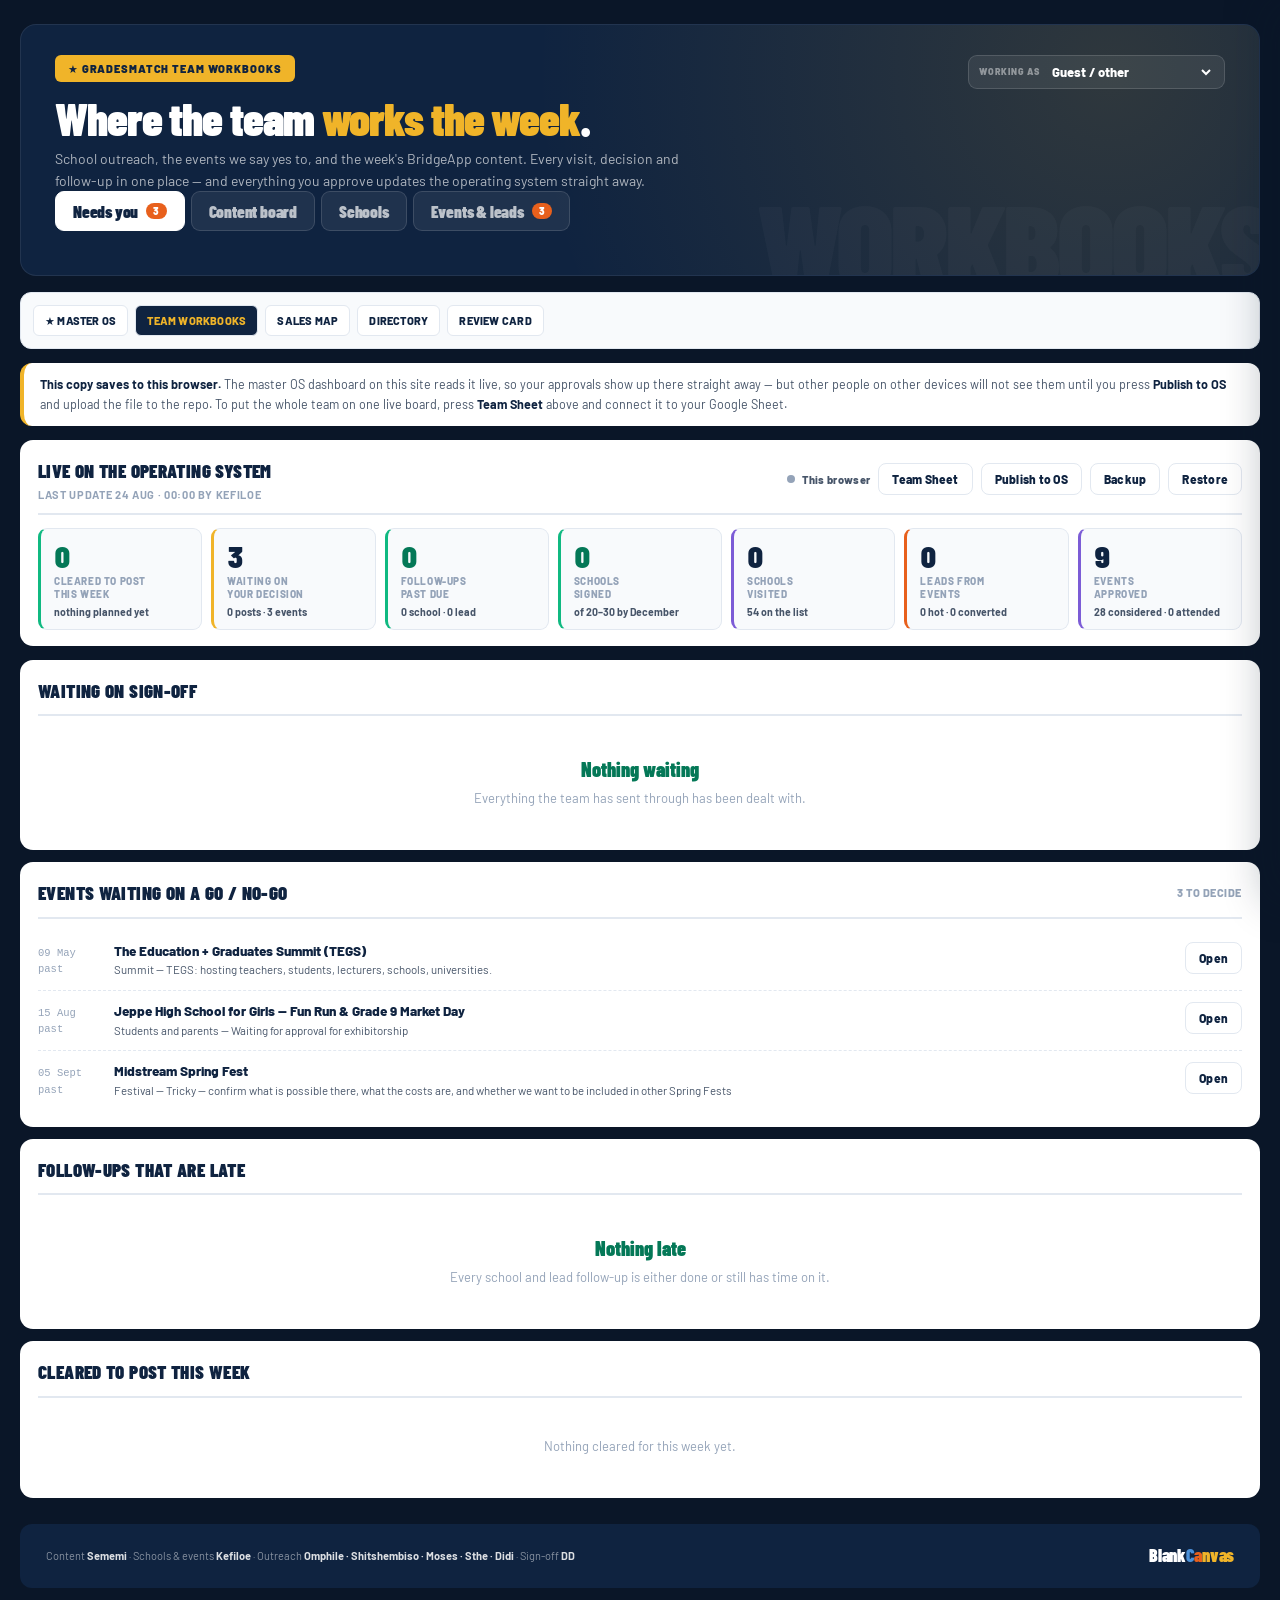
==== commit 7edcd699: "Put the whole team on one live board via a Google Sheet The workbooks were integrated inside themsel" ====
--- a/04_Team_Workbooks/index.html
+++ b/04_Team_Workbooks/index.html
@@ -187,6 +187,7 @@
 .mode-note b{color:var(--navy)}
 .mode-note.local{border-left-color:var(--yellow)}
 .mode-note.ro{border-left-color:var(--orange)}
+.mode-note.cloud{border-left-color:var(--success)}
 
 .empty{background:var(--white);border-radius:13px;padding:44px 30px;text-align:center}
 .empty h3{font-family:'Barlow Condensed',sans-serif;font-size:24px;font-weight:900;color:var(--navy);margin-bottom:6px}
@@ -289,6 +290,8 @@
 .p-converted{background:var(--success-light);color:var(--success-deep)}
 .p-nurture{background:var(--yellow-light);color:#a16207}
 
+.note{display:inline-block;max-width:210px;font-size:11.5px;line-height:1.4;color:var(--text-secondary);background:var(--yellow-light);border-left:2px solid var(--yellow);border-radius:0 5px 5px 0;padding:4px 8px}
+
 /* ── APPROVALS QUEUE ──────────────────────────────────── */
 .queue{background:var(--white);border-radius:13px;padding:16px 18px;margin-bottom:12px}
 .queue h3{font-family:'Barlow Condensed',sans-serif;font-size:19px;font-weight:900;color:var(--navy);text-transform:uppercase;letter-spacing:.02em;padding-bottom:9px;margin-bottom:12px;border-bottom:2px solid var(--border);display:flex;justify-content:space-between;align-items:center;gap:10px}
@@ -352,6 +355,7 @@
 </div>
 <div style="display:flex;gap:8px;align-items:center;flex-wrap:wrap">
 <div class="syncbar"><span class="syncdot" id="syncdot"></span><span id="syncmsg">Ready</span></div>
+<button class="btn" type="button" id="btn-connect">Team Sheet</button>
 <button class="btn" type="button" id="btn-snapshot">Publish to OS</button>
 <button class="btn" type="button" id="btn-backup">Backup</button>
 <button class="btn" type="button" id="btn-restore">Restore</button>
@@ -426,7 +430,7 @@
 <div class="tablewrap">
 <div class="tscroll"><table id="schools-table">
 <thead><tr>
-<th>School</th><th>Province / town</th><th>Last contact</th><th>Status</th><th>Contact</th><th>Follow-up needed</th><th>Due</th><th class="num">Learners</th>
+<th>School</th><th>Province / town</th><th>Last contact</th><th>Status</th><th>Contact</th><th>Follow-up needed</th><th>Due</th><th>Notes</th><th class="num">Learners</th>
 </tr></thead>
 <tbody id="schools-body" data-dyn></tbody>
 </table></div>
@@ -447,7 +451,7 @@
 <div class="tablewrap">
 <div class="tscroll"><table id="events-table">
 <thead><tr>
-<th>Event</th><th>Dates</th><th>Where</th><th>Status</th><th>Who went</th><th class="num">Turnout</th><th class="num">Talked to</th><th class="num">Leads</th><th class="num">Cost / lead</th><th>Outcome</th>
+<th>Event</th><th>Dates</th><th>Where</th><th>Status</th><th>Who went</th><th class="num">Turnout</th><th class="num">Talked to</th><th class="num">Leads</th><th class="num">Cost / lead</th><th>Outcome</th><th>Notes</th>
 </tr></thead>
 <tbody id="events-body" data-dyn></tbody>
 </table></div>
@@ -519,6 +523,7 @@
 'use strict';
 
 var DATA_PATH='data/team_workbooks.json';
+var TABS=['content','schools','events','leads'];
 var LS_KEY='ba_os_v1';
 var LS_WHO='ba_wb_who';
 var SNAPSHOT='os_snapshot.json';
@@ -589,10 +594,19 @@
 var LOCKED_FIELDS=['channel','format','title','caption','hashtags','cta','asset','date','time'];
 var CAPTION_LIMITS={'Instagram Feed':2200,'Instagram Reel':2200,'Instagram Story':2200,'TikTok':2200,'Facebook':63206,'LinkedIn':3000,'YouTube Shorts':1000,'X / Twitter':280,'WhatsApp Broadcast':4096,'WhatsApp Status':700,'Email':100000};
 var SCHOOL_TARGET=20;
+var NOTE_PH='Awaiting the invoice from the organisers · Contract still to be signed';
 
 /* ── STATE ──────────────────────────────────────────────────── */
 var state=blank();
 var shared=null, saver=null, mode='local', canWrite=true;
+/* Cloud mode: the team Sheet, reached through the Apps Script web app.
+   The endpoint is a key, so it lives in each person's browser — never in
+   this file, which sits in a public repo. */
+var LS_API='ba_os_api';
+var api=null, pollTimer=null, pulling=false;
+var pending={content:{},schools:{},events:{},leads:{}};
+var pendingDel={content:{},schools:{},events:{},leads:{}};
+var pushTimer=null, pushing=false, pushAgain=false;
 var pubTimer=null, pubBusy=false, pubQueued=false;
 var selWeek=weekOf(todayISO());
 var tab='approvals';
@@ -646,7 +660,7 @@
   state.updatedBy=who();
   mirror();
   if(mode==='shared'&&canWrite)queuePublish();
-  else setSync('ok','Saved · OS updated');
+  else if(mode!=='cloud')setSync('ok','Saved · OS updated');
 }
 function queuePublish(){clearTimeout(pubTimer);setSync('busy','Saving…');pubTimer=setTimeout(publish,900);}
 function publish(){
@@ -690,7 +704,70 @@
   return out;
 }
 
+function bootCloud(){
+  mode='cloud';
+  setSync('busy','Opening the team Sheet\u2026');
+  fetch(api+(api.indexOf('?')<0?'?':'&')+'action=state',{cache:'no-store'})
+    .then(function(r){return r.json();})
+    .then(function(res){
+      if(!res||!res.ok)throw new Error((res&&res.error)||'The Sheet did not answer properly.');
+      state=normalise(res.state)||blank();
+      /* First run against an empty Sheet: push the imported book up so the
+         team starts on the real pipeline rather than a blank board. */
+      if(!state.content.length&&!state.schools.length&&!state.events.length&&!state.leads.length){
+        var seed=seedState();
+        if(seed){
+          state=seed;
+          TABS.forEach(function(t){state[t].forEach(function(r){pending[t][r.id]=r;});});
+          schedulePush();
+        }
+      }
+      mirror();
+      setSync('ok','Live on the team Sheet');
+      showModeNote('cloud','<span><b>You are on the team Sheet.</b> What you save here reaches the rest of the team within seconds, and the OS dashboard reads the same numbers. <button class="btn btn-ghost" type="button" id="api-forget" style="padding:2px 8px;margin-left:4px">Disconnect this browser</button></span>');
+      start();startPolling();
+      var f=$('api-forget');
+      if(f)f.addEventListener('click',function(){
+        if(!window.confirm('Disconnect this browser from the team Sheet? Your work stays in the Sheet — this browser just stops reading it.'))return;
+        setApi('');location.reload();
+      });
+    })
+    .catch(function(err){
+      /* A bad or expired endpoint must never lock anyone out of their work. */
+      setSync('bad','Could not reach the Sheet');
+      mode='local';
+      var ls=null;try{ls=JSON.parse(localStorage.getItem(LS_KEY)||'null');}catch(e){}
+      state=normalise(ls)||seedState()||blank();
+      showModeNote('ro','<span><b>The team Sheet did not answer.</b> You are working in this browser for now — nothing is lost. <button class="btn btn-ghost" type="button" id="api-retry" style="padding:2px 8px;margin-left:4px">Try again</button></span>');
+      start();
+      var r=$('api-retry');
+      if(r)r.addEventListener('click',function(){location.reload();});
+    });
+}
+function connectPrompt(){
+  var cur=apiUrl();
+  var url=window.prompt(
+    'Paste the team Sheet link (the Web app URL from Apps Script, ending in /exec).\n\n'+
+    'DD sets this up once and sends it to the team. Leave it empty to disconnect.',cur||'');
+  if(url===null)return;
+  url=url.trim();
+  if(url&&!/^https:\/\/script\.google\.com\/.*\/exec/.test(url)){
+    toast('That does not look like an Apps Script Web app link. It should start with https://script.google.com/ and end in /exec.','bad');
+    return;
+  }
+  setApi(url);
+  location.reload();
+}
 function boot(){
+  /* A link can carry the endpoint so nobody has to paste anything:
+     .../04_Team_Workbooks/?api=<web app url>#schools */
+  var m=/[?&]api=([^&#]+)/.exec(location.search);
+  if(m){
+    try{
+      setApi(decodeURIComponent(m[1]));
+      history.replaceState(null,'',location.pathname+location.hash);
+    }catch(e){}
+  }
   try{
     if(window.claude&&typeof window.claude.use==='function'){
       /* Downloads are mediated when the page runs inside the Claude viewer;
@@ -711,6 +788,8 @@
 }
 function onCap(cap){
   shared=cap||null;
+  api=apiUrl();
+  if(api&&!shared){bootCloud();return;}
   if(shared){
     mode='shared';
     fetch(DATA_PATH,{cache:'no-store'}).then(function(r){return r.ok?r.json():null;})
@@ -722,7 +801,7 @@
       });
   }else{
     mode='local';
-    var LOCAL_NOTE='<span><b>This copy saves to this browser.</b> The master OS dashboard on this site reads it live, so your approvals show up there straight away — but other people on other devices will not see them until you press <b>Publish to OS</b> and upload the file to the repo. For one board the whole team edits at once, open the Claude Artifact copy of this workbook.</span>';
+    var LOCAL_NOTE='<span><b>This copy saves to this browser.</b> The master OS dashboard on this site reads it live, so your approvals show up there straight away — but other people on other devices will not see them until you press <b>Publish to OS</b> and upload the file to the repo. To put the whole team on one live board, press <b>Team Sheet</b> above and connect it to your Google Sheet.</span>';
     var ls=null;try{ls=JSON.parse(localStorage.getItem(LS_KEY)||'null');}catch(e){}
     if(ls){
       state=normalise(ls)||blank();
@@ -745,6 +824,113 @@
 }
 
 /* ── TABS ───────────────────────────────────────────────────── */
+/* ── THE TEAM SHEET ──────────────────────────────────────────────────
+   Every change is queued as a record-level upsert or delete, never as a
+   whole-state overwrite, so two people saving at the same moment merge
+   instead of wiping each other. */
+function apiUrl(){
+  try{return localStorage.getItem(LS_API)||'';}catch(e){return '';}
+}
+function setApi(url){
+  try{ if(url)localStorage.setItem(LS_API,url); else localStorage.removeItem(LS_API); }catch(e){}
+}
+function tabOf(kind){return kind==='school'?'schools':kind==='event'?'events':kind==='lead'?'leads':'content';}
+function queueUpsert(kind,rec){
+  if(!api||!rec||!rec.id)return;
+  pending[tabOf(kind)][rec.id]=rec;
+  schedulePush();
+}
+function queueDelete(kind,id){
+  if(!api||!id)return;
+  var t=tabOf(kind);
+  delete pending[t][id];
+  pendingDel[t][id]=true;
+  schedulePush();
+}
+function hasPending(){
+  return TABS.some(function(t){
+    return Object.keys(pending[t]).length||Object.keys(pendingDel[t]).length;
+  });
+}
+function schedulePush(){
+  clearTimeout(pushTimer);
+  setSync('busy','Saving to the team Sheet\u2026');
+  pushTimer=setTimeout(pushChanges,700);
+}
+function pushChanges(){
+  if(!api||!hasPending())return;
+  if(pushing){pushAgain=true;return;}
+  pushing=true;setSync('busy','Saving to the team Sheet\u2026');
+  var body={action:'sync',upserts:{},deletes:{}}, sent={upserts:{},deletes:{}};
+  TABS.forEach(function(t){
+    body.upserts[t]=Object.keys(pending[t]).map(function(k){return pending[t][k];});
+    body.deletes[t]=Object.keys(pendingDel[t]);
+    sent.upserts[t]=Object.keys(pending[t]);
+    sent.deletes[t]=Object.keys(pendingDel[t]);
+  });
+  /* text/plain keeps this a simple request — Apps Script cannot answer a
+     CORS preflight, so an application/json header would fail outright. */
+  fetch(api,{method:'POST',headers:{'Content-Type':'text/plain;charset=utf-8'},body:JSON.stringify(body)})
+    .then(function(r){return r.json();})
+    .then(function(res){
+      if(!res||!res.ok)throw new Error((res&&res.error)||'The Sheet refused that change.');
+      TABS.forEach(function(t){
+        sent.upserts[t].forEach(function(id){delete pending[t][id];});
+        sent.deletes[t].forEach(function(id){delete pendingDel[t][id];});
+      });
+      adopt(res.state);
+      setSync('ok','Saved to the team Sheet');
+    })
+    .catch(function(err){
+      setSync('bad','Could not reach the Sheet');
+      toast('That change could not reach the team Sheet. It is safe in this browser and will be sent again.','bad');
+    })
+    .then(function(){
+      pushing=false;
+      if(pushAgain){pushAgain=false;schedulePush();}
+      else if(hasPending())schedulePush();
+    });
+}
+function pullChanges(quiet){
+  if(!api||pulling||pushing||hasPending())return;
+  pulling=true;
+  fetch(api+(api.indexOf('?')<0?'?':'&')+'action=state',{cache:'no-store'})
+    .then(function(r){return r.json();})
+    .then(function(res){
+      if(!res||!res.ok)return;
+      var before=stamp();
+      adopt(res.state);
+      if(before!==stamp()&&!quiet)setSync('ok','Updated from the team');
+    })
+    .catch(function(){ if(!quiet)setSync('bad','Could not reach the Sheet'); })
+    .then(function(){pulling=false;});
+}
+function stamp(){
+  return [state.content.length,state.schools.length,state.events.length,state.leads.length,state.updatedAt].join('|');
+}
+/* Whatever the Sheet says is the truth, except for edits still in flight
+   from this browser — those would otherwise flicker back to their old value. */
+function adopt(next){
+  var norm=normalise(next);
+  if(!norm)return;
+  TABS.forEach(function(t){
+    var mine=pending[t], gone=pendingDel[t];
+    norm[t]=norm[t].filter(function(r){return !gone[r.id];})
+      .map(function(r){return mine[r.id]||r;});
+    Object.keys(mine).forEach(function(id){
+      if(!norm[t].some(function(r){return r.id===id;}))norm[t].push(mine[id]);
+    });
+  });
+  state=norm;mirror();
+  if($('drawer').hidden)render();   /* never yank the form out from under someone */
+}
+function startPolling(){
+  clearInterval(pollTimer);
+  pollTimer=setInterval(function(){ if(!document.hidden)pullChanges(true); },10000);
+  window.addEventListener('focus',function(){pullChanges(true);});
+  document.addEventListener('visibilitychange',function(){ if(!document.hidden)pullChanges(true); });
+}
+
 function setTab(next,silent){
   tab=next;
   Array.prototype.forEach.call($('tabs').querySelectorAll('button'),function(b){
@@ -821,6 +1007,7 @@
   if(what)logEntry(what);
   if(prev){setColl(kind,coll(kind).map(function(i){return i.id===openId?draft:i;}));}
   else{logEntry('added this');coll(kind).push(draft);}
+  queueUpsert(kind,draft);
   save();render();closeDrawer();
   if(what)toast('Saved. The OS roll-up has been updated.','good');
 }
@@ -834,6 +1021,7 @@
     if(orphans.length&&!window.confirm(orphans.length+' lead'+(orphans.length===1?' is':'s are')+' linked to this event. They will be kept but no longer linked. Continue?'))return;
     state.leads.forEach(function(l){if(l.eventId===openId)l.eventId='';});
   }
+  queueDelete(kind,openId);
   setColl(kind,coll(kind).filter(function(i){return i.id!==openId;}));
   save();render();closeDrawer();toast('Deleted.');
 }
@@ -1101,6 +1289,8 @@
   if(!e||!isApprover())return;
   e.status='approved';e.decidedBy=who();e.decidedAt=new Date().toISOString();
   e.log=e.log||[];e.log.push({t:new Date().toISOString(),who:who(),what:'approved the event'});
+  e.updatedBy=who();e.updatedAt=new Date().toISOString();
+  queueUpsert('event',e);
   save();render();toast('“'+(e.name||'Event')+'” is approved. The team can book it.','good');
 }
 /* quick approve straight from the "Needs you" queue */
@@ -1110,10 +1300,19 @@
   if(!(it.asset||'').trim()){toast('That post has no asset link yet — open it and add the graphic or video first.','bad');openDrawer('content',id);return;}
   it.status='approved';it.approvedBy=who();it.approvedAt=new Date().toISOString();it.reopened=false;
   it.log=it.log||[];it.log.push({t:new Date().toISOString(),who:who(),what:'cleared it to post'});
+  it.updatedBy=who();it.updatedAt=new Date().toISOString();
+  queueUpsert('content',it);
   save();render();toast('“'+(it.title||'Untitled')+'” is cleared to post.','good');
 }
 
 /* ═══ WORKBOOK 2 — SCHOOLS ══════════════════════════════════ */
+/* Working notes — "awaiting the invoice", "contract still to be signed".
+   Marked so they read as a note rather than another data column. */
+function noteCell(v){
+  var t=String(v||'').trim();
+  if(!t)return '<span class="sub">—</span>';
+  return '<span class="note" title="'+esc(t)+'">'+esc(t)+'</span>';
+}
 function stageHint(id){
   var m=STAGES.filter(function(x){return x.id===id;})[0];
   return m&&m.hint?m.hint:'';
@@ -1128,7 +1327,7 @@
   if(sFilters.due==='open'&&(s.followDone||!(s.followUp||'').trim()))return false;
   if(sFilters.due==='done'&&!s.followDone)return false;
   if(sFilters.q){
-    var hay=((s.name||'')+' '+(s.city||'')+' '+(s.province||'')+' '+(s.contact||'')+' '+(s.email||'')+' '+(s.followUp||'')+' '+(s.website||'')).toLowerCase();
+    var hay=((s.name||'')+' '+(s.city||'')+' '+(s.province||'')+' '+(s.contact||'')+' '+(s.email||'')+' '+(s.followUp||'')+' '+(s.website||'')+' '+(s.notes||'')).toLowerCase();
     if(hay.indexOf(sFilters.q)<0)return false;
   }
   return true;
@@ -1142,7 +1341,7 @@
   var shown=all.filter(sPasses);
   var body=$('schools-body');
   if(!shown.length){
-    body.innerHTML='<tr><td colspan="8"><div class="qempty">'+(all.length?'Nothing matching the current filter.':'<b>No schools logged yet</b>After every visit, call or email, log the school here — where it stands, and what needs to happen next.')+'</div></td></tr>';
+    body.innerHTML='<tr><td colspan="9"><div class="qempty">'+(all.length?'Nothing matching the current filter.':'<b>No schools logged yet</b>After every visit, call or email, log the school here — where it stands, and what needs to happen next.')+'</div></td></tr>';
   }else{
     body.innerHTML=shown.map(function(s){
       return '<tr data-id="'+esc(s.id)+'" tabindex="0" class="'+(schoolLate(s)?'overdue':(s.stage==='signed'?'won':''))+'">'
@@ -1155,6 +1354,7 @@
             :'<span class="sub">no contact yet</span>')+'</td>'
         +'<td>'+(s.followUp?esc(s.followUp):'<span class="sub">nothing outstanding</span>')+(s.followOwner?'<div class="sub">'+esc(s.followOwner)+'</div>':'')+'</td>'
         +'<td class="nowrap"><span class="'+dueClass(s.followDue,s.followDone)+'">'+dueText(s.followDue,s.followDone)+'</span></td>'
+        +'<td>'+noteCell(s.notes)+'</td>'
         +'<td class="num">'+(s.learners?Number(s.learners).toLocaleString('en-ZA'):'—')+'</td>'
         +'</tr>';
     }).join('');
@@ -1216,7 +1416,8 @@
       +fText('sc-fdue','Due by',s.followDue,'','date')
       +'<div class="f wide"><label style="display:flex;align-items:center;gap:9px;text-transform:none;letter-spacing:0;font-size:13px;font-weight:700;color:var(--text-primary);cursor:pointer">'
       +'<input type="checkbox" id="sc-fdone" style="width:18px;height:18px"'+(s.followDone?' checked':'')+'> This follow-up is done</label></div>');
-    h+=fs('Notes',fArea('sc-notes','Anything else worth knowing',s.notes,'They want the competition to land in Term 3, not Term 2.',3));
+    h+=fs('Notes',fArea('sc-notes','Anything outstanding on this one',s.notes,NOTE_PH,3,
+      'Whatever is in flight — invoices, contracts, who still owes us an answer.'));
     return h+historyHTML(s);
   },
   wire:function(){
@@ -1245,7 +1446,7 @@
   var all=state.events.slice().sort(function(a,b){return String(b.startDate||'').localeCompare(String(a.startDate||''));});
   var body=$('events-body');
   if(!all.length){
-    body.innerHTML='<tr><td colspan="10"><div class="qempty"><b>No events logged yet</b>Add every exhibition, conference and expo the team goes to — then log the leads it brought in.</div></td></tr>';
+    body.innerHTML='<tr><td colspan="11"><div class="qempty"><b>No events logged yet</b>Add every exhibition, conference and expo the team goes to — then log the leads it brought in.</div></td></tr>';
   }else{
     body.innerHTML=all.map(function(e){
       var n=leadsFor(e.id).length;
@@ -1262,6 +1463,7 @@
         +'<td class="num">'+n+'</td>'
         +'<td class="num">'+(cpl?rands(cpl):'—')+'</td>'
         +'<td>'+(e.outcome?esc(e.outcome):(e.motivation?'<span class="sub">'+esc(e.motivation)+'</span>':'<span class="sub">not written up yet</span>'))+'</td>'
+        +'<td>'+noteCell(e.notes)+'</td>'
         +'</tr>';
     }).join('');
     clickable(body,'tr','event');
@@ -1362,12 +1564,13 @@
   fields:{'ef-name':'name','ef-type':'type','ef-start':'startDate','ef-end':'endDate','ef-city':'city',
     'ef-province':'province','ef-venue':'venue','ef-team':'team','ef-cost':'cost',
     'ef-audience':'audience','ef-contact':'contact','ef-motivation':'motivation','ef-next':'nextAction',
+    'ef-notes':'notes',
     'ef-expected':'expected','ef-actual':'actual','ef-conversations':'conversations',
     'ef-outcome':'outcome','ef-worked':'worked','ef-didnt':'didnt'},
   blank:function(){
     return{id:uid('e'),name:'',type:EVENT_TYPES[0],startDate:todayISO(),endDate:'',city:'',province:'',
       venue:'',audience:'',contact:'',team:'',cost:'',status:'pending',expected:'',actual:'',conversations:'',
-      motivation:'',nextAction:'',outcome:'',worked:'',didnt:'',decidedBy:'',decidedAt:'',
+      motivation:'',nextAction:'',notes:'',outcome:'',worked:'',didnt:'',decidedBy:'',decidedAt:'',
       createdBy:who(),createdAt:new Date().toISOString(),log:[]};
   },
   validate:function(d){
@@ -1392,6 +1595,8 @@
     h+=fs('Why we would go',
       fArea('ef-motivation','What it is worth to us',e.motivation,'250 schools attending. Right decision makers in the room.',3)
       +fArea('ef-next','Next action',e.nextAction,'Confirm stand size and send the invoice to finance.',2));
+    h+=fs('Notes',fArea('ef-notes','Anything outstanding on this one',e.notes,NOTE_PH,3,
+      'Whatever is in flight — invoices, contracts, who still owes us an answer.'));
     h+=fs('Turnout',
       fText('ef-expected','Turnout expected',e.expected,'2500','number')
       +fText('ef-actual','Turnout on the day',e.actual,'2100','number')
@@ -1650,8 +1855,8 @@
 function exportEvents(){
   if(!state.events.length&&!state.leads.length){toast('No events or leads logged yet.','bad');return;}
   if(state.events.length)download('BridgeApp_Events_'+todayISO()+'.csv',csv(
-    ['Event','Type','Who it is for','Starts','Ends','Venue','City','Province','Contact','Status','Decided by','Decided at','Who goes','Cost estimate','Why we would go','Next action','Turnout expected','Turnout actual','Spoke to','Leads captured','Outcome','What worked','What did not'],
-    state.events.map(function(e){return [e.name,e.type,e.audience,e.startDate,e.endDate,e.venue,e.city,e.province,e.contact,label(EVENT_STATUS,e.status),e.decidedBy,e.decidedAt,e.team,e.cost,e.motivation,e.nextAction,e.expected,e.actual,e.conversations,leadsFor(e.id).length,e.outcome,e.worked,e.didnt];})
+    ['Event','Type','Who it is for','Starts','Ends','Venue','City','Province','Contact','Status','Decided by','Decided at','Who goes','Cost estimate','Why we would go','Next action','Turnout expected','Turnout actual','Spoke to','Leads captured','Outcome','Notes','What worked','What did not'],
+    state.events.map(function(e){return [e.name,e.type,e.audience,e.startDate,e.endDate,e.venue,e.city,e.province,e.contact,label(EVENT_STATUS,e.status),e.decidedBy,e.decidedAt,e.team,e.cost,e.motivation,e.nextAction,e.expected,e.actual,e.conversations,leadsFor(e.id).length,e.outcome,e.notes,e.worked,e.didnt];})
   ),'text/csv;charset=utf-8');
   if(state.leads.length)download('BridgeApp_Leads_'+todayISO()+'.csv',csv(
     ['Lead','Organisation','Role','Type','Email','Phone','From event','Interest','What they want','Follow-up owner','Due','Follow-up','Outcome','Value','Notes'],
@@ -1709,8 +1914,14 @@
     var added=0;
     [['content','content'],['schools','schools'],['events','events'],['leads','leads']].forEach(function(pair){
       var seen={};state[pair[0]].forEach(function(i){seen[i.id]=true;});
-      incoming[pair[1]].forEach(function(i){if(!seen[i.id]){state[pair[0]].push(i);added++;}});
+      incoming[pair[1]].forEach(function(i){
+        if(!seen[i.id]){
+          state[pair[0]].push(i);added++;
+          if(api)pending[pair[0]][i.id]=i;
+        }
+      });
     });
+    if(api&&added)schedulePush();
     save();render();
     toast(added?('Restored — '+added+' record'+(added===1?'':'s')+' added.'):'Nothing new in that file — everything was already here.','good');
   };
@@ -1769,6 +1980,7 @@
   $('btn-csv-schools').addEventListener('click',exportSchools);
   $('btn-csv-events').addEventListener('click',exportEvents);
   $('btn-copy').addEventListener('click',copyApproved);
+  $('btn-connect').addEventListener('click',connectPrompt);
   $('btn-snapshot').addEventListener('click',snapshot);
   $('btn-backup').addEventListener('click',backup);
   $('btn-restore').addEventListener('click',function(){$('file-in').click();});
